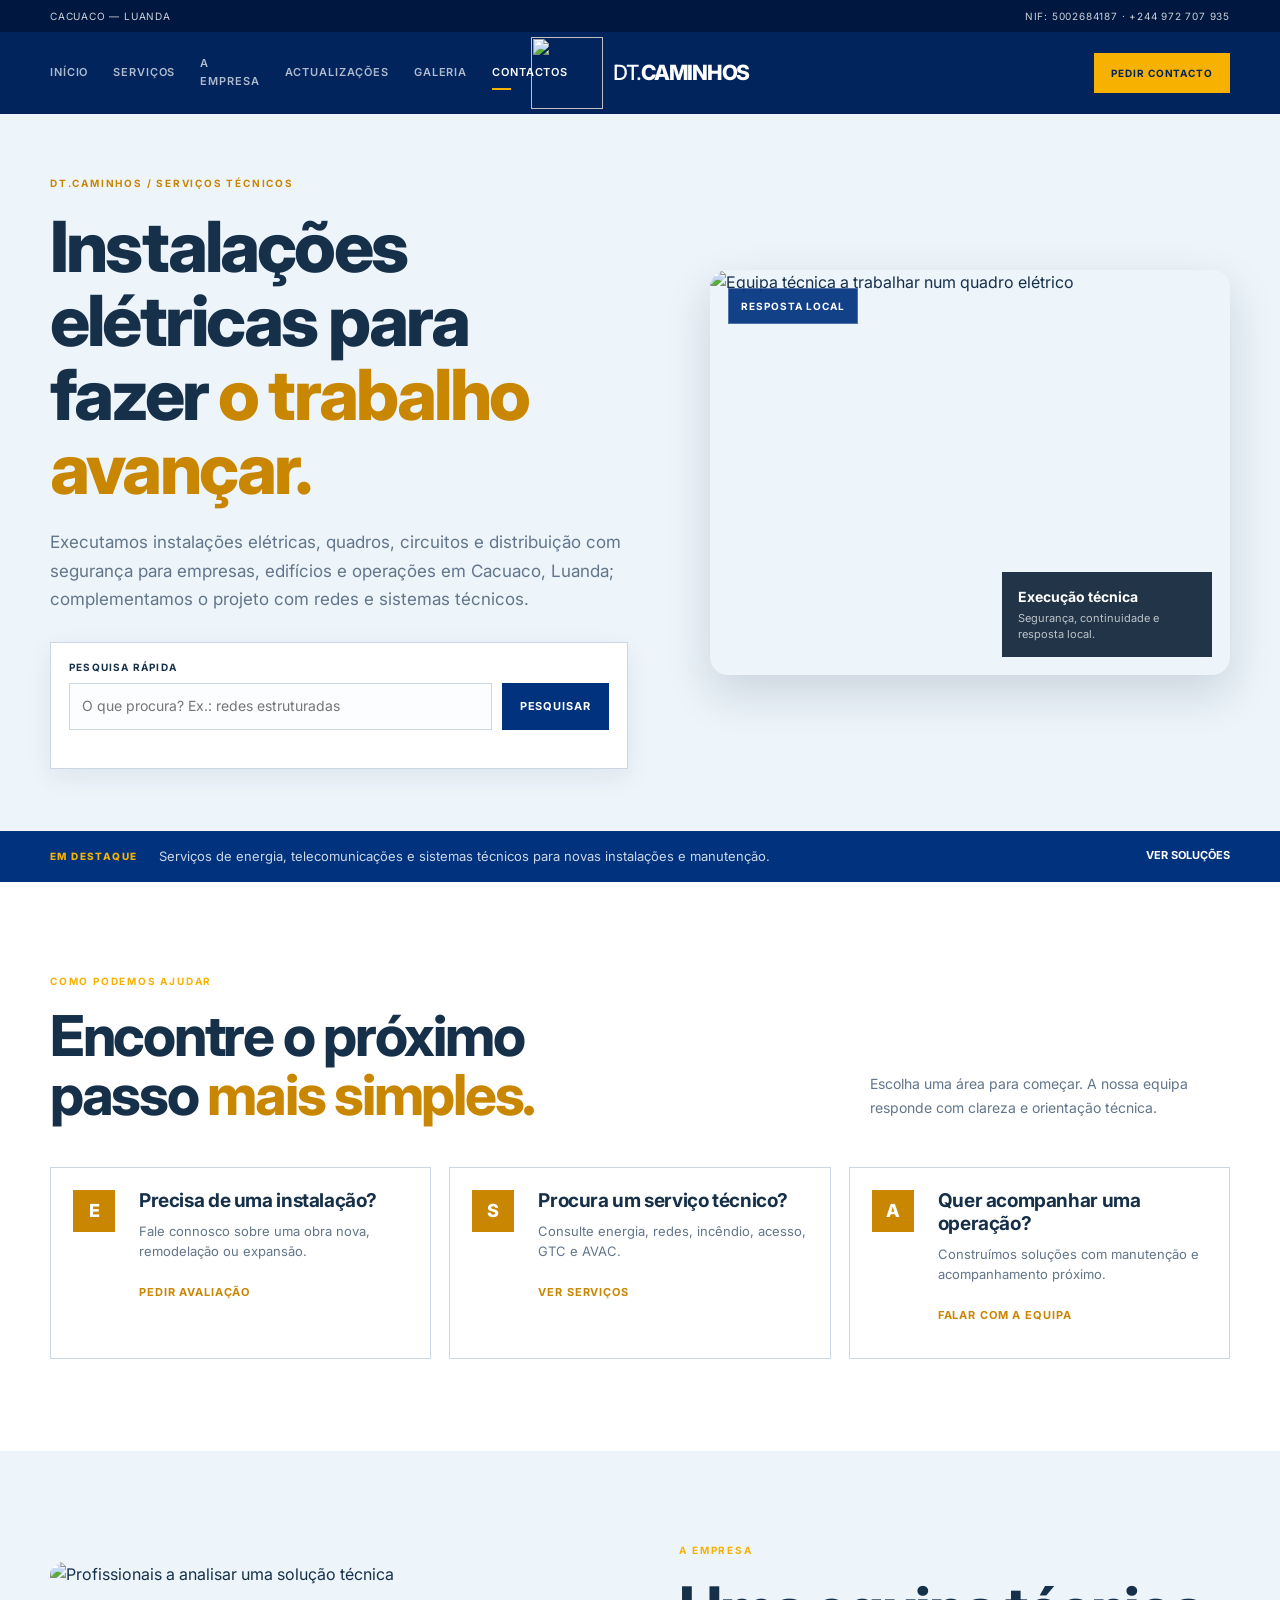
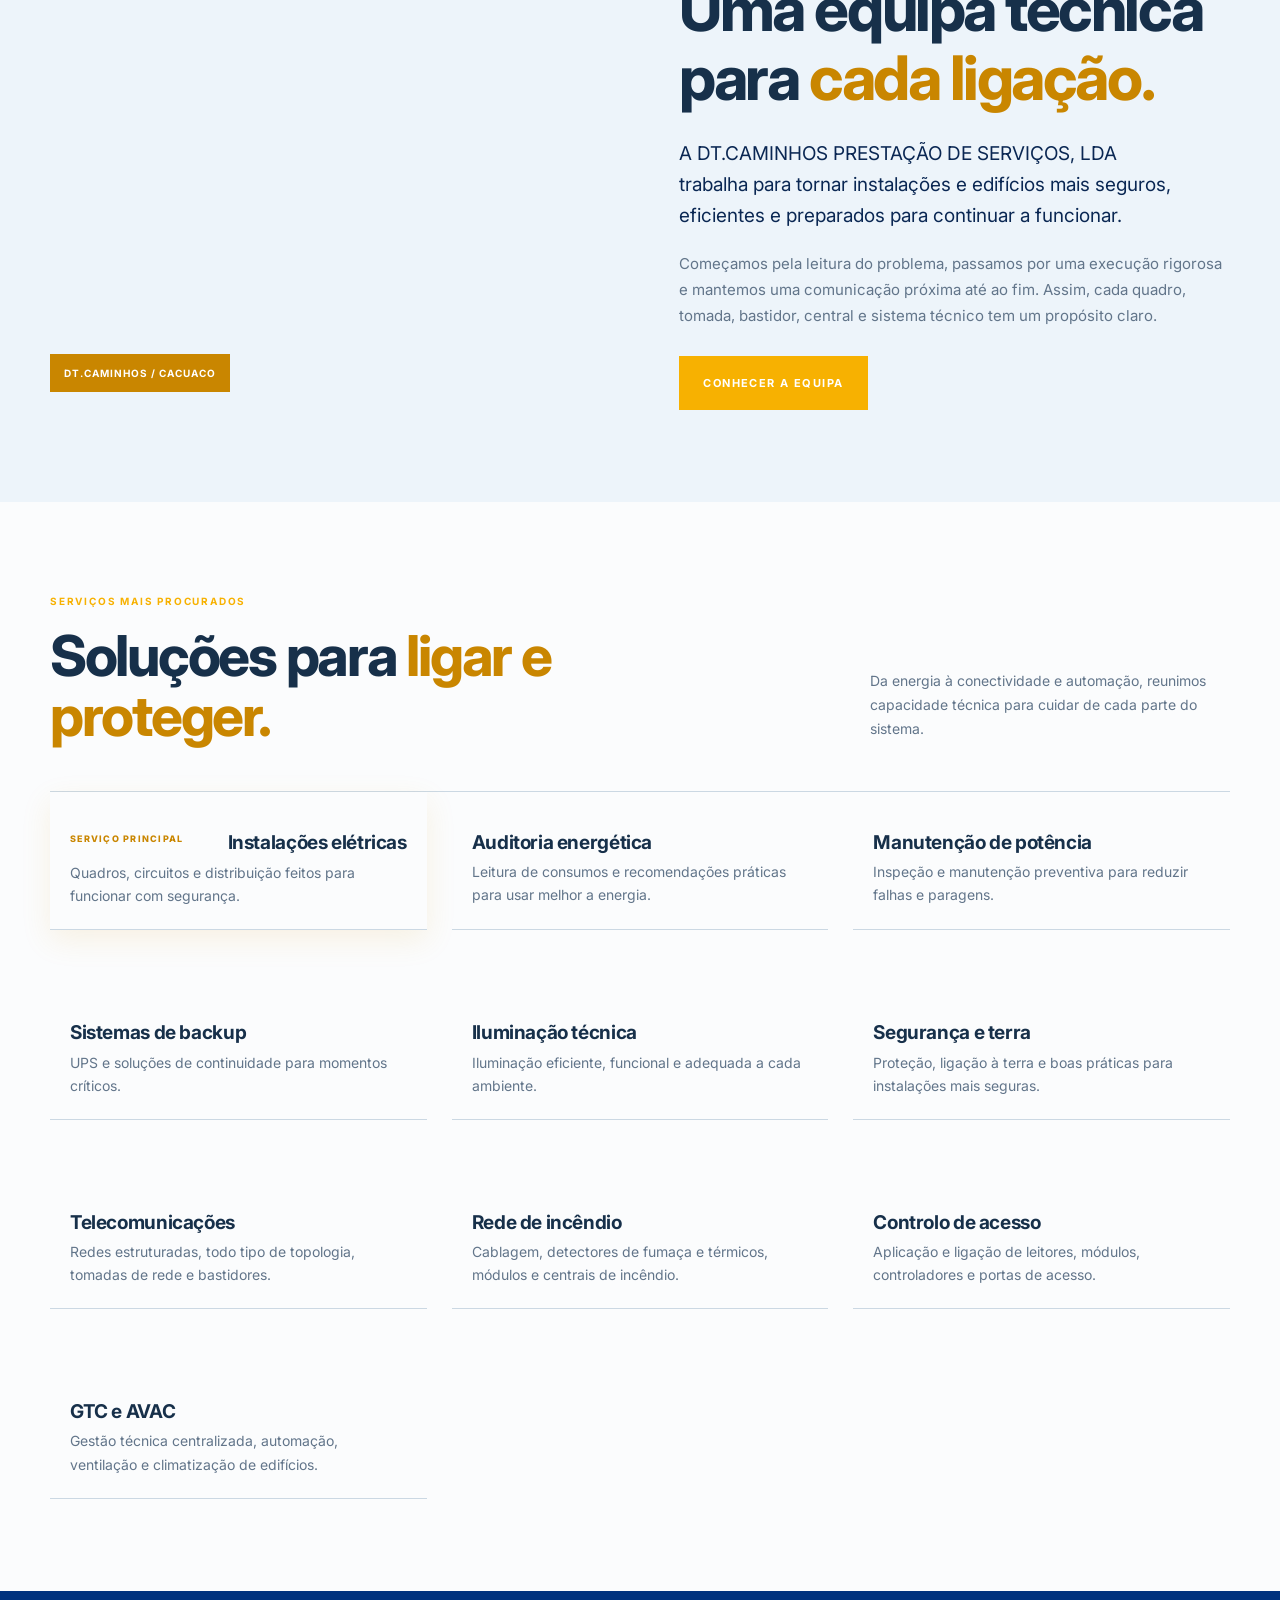
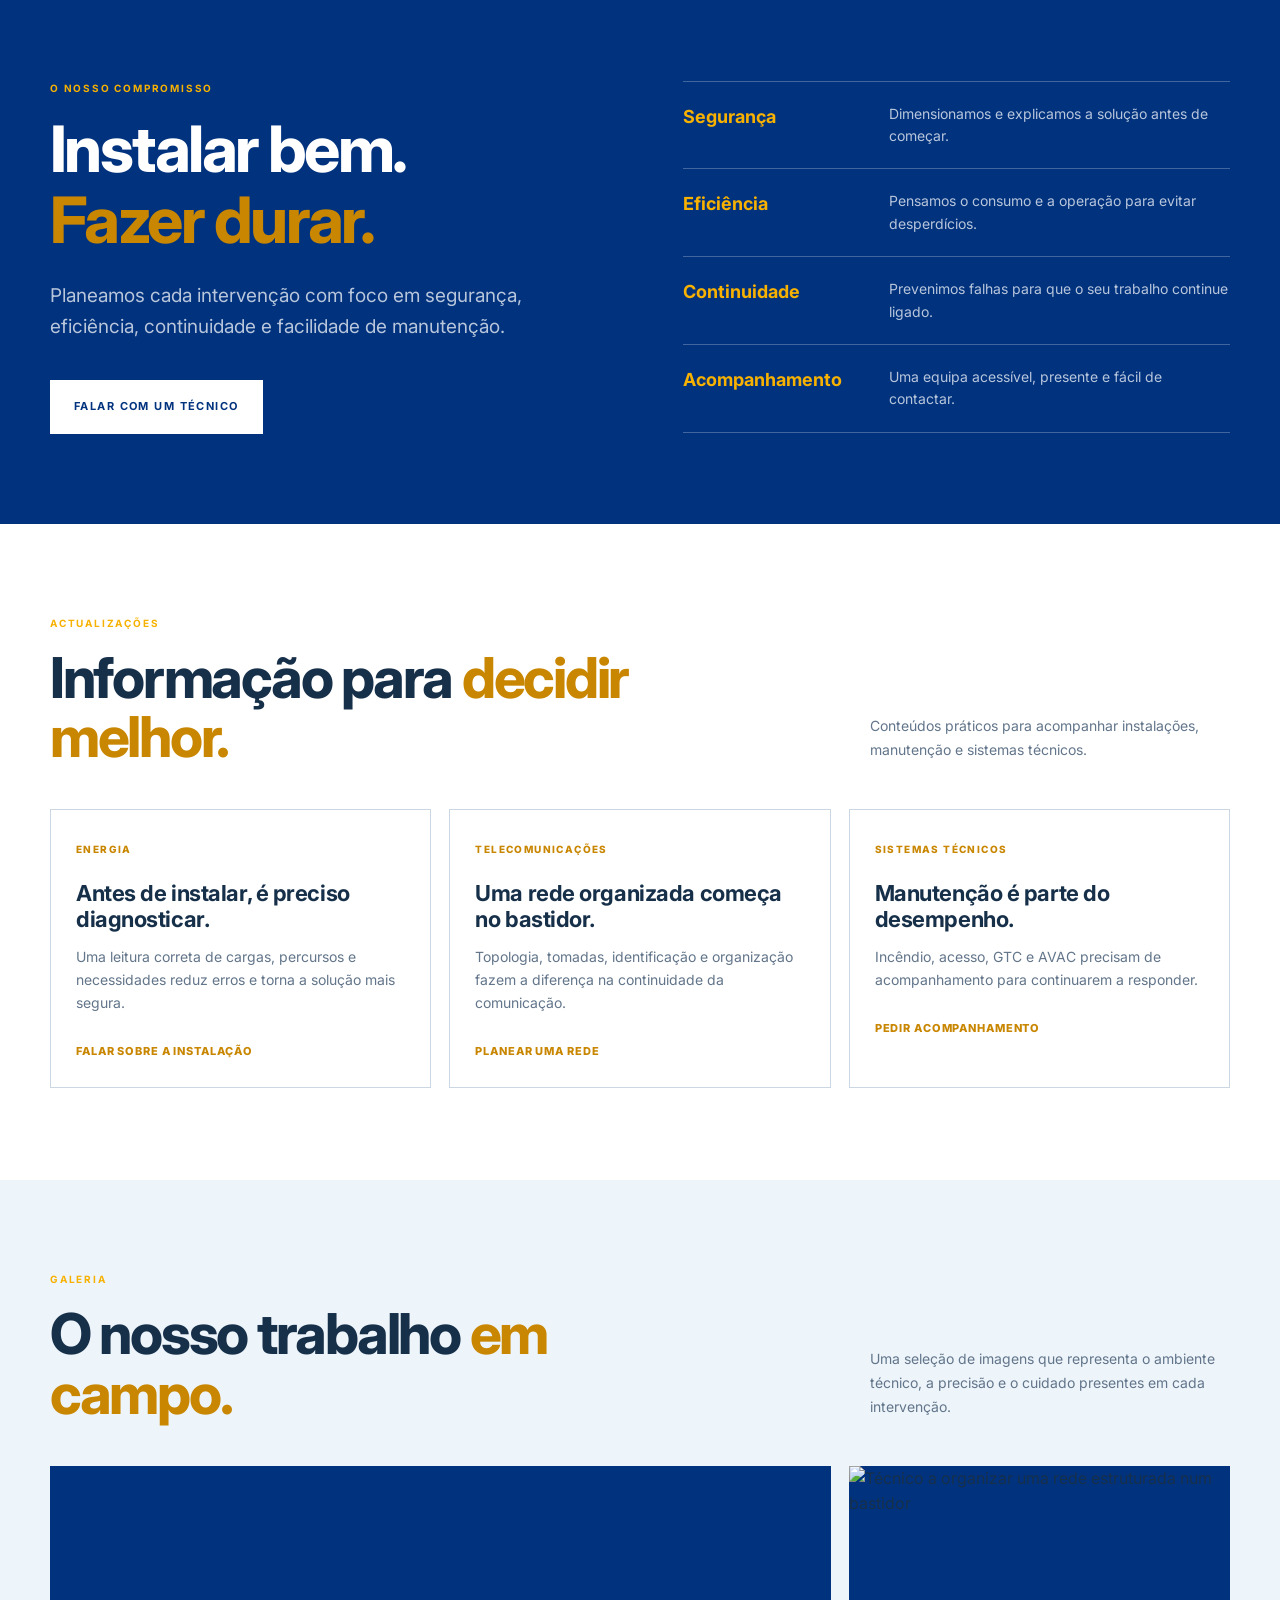
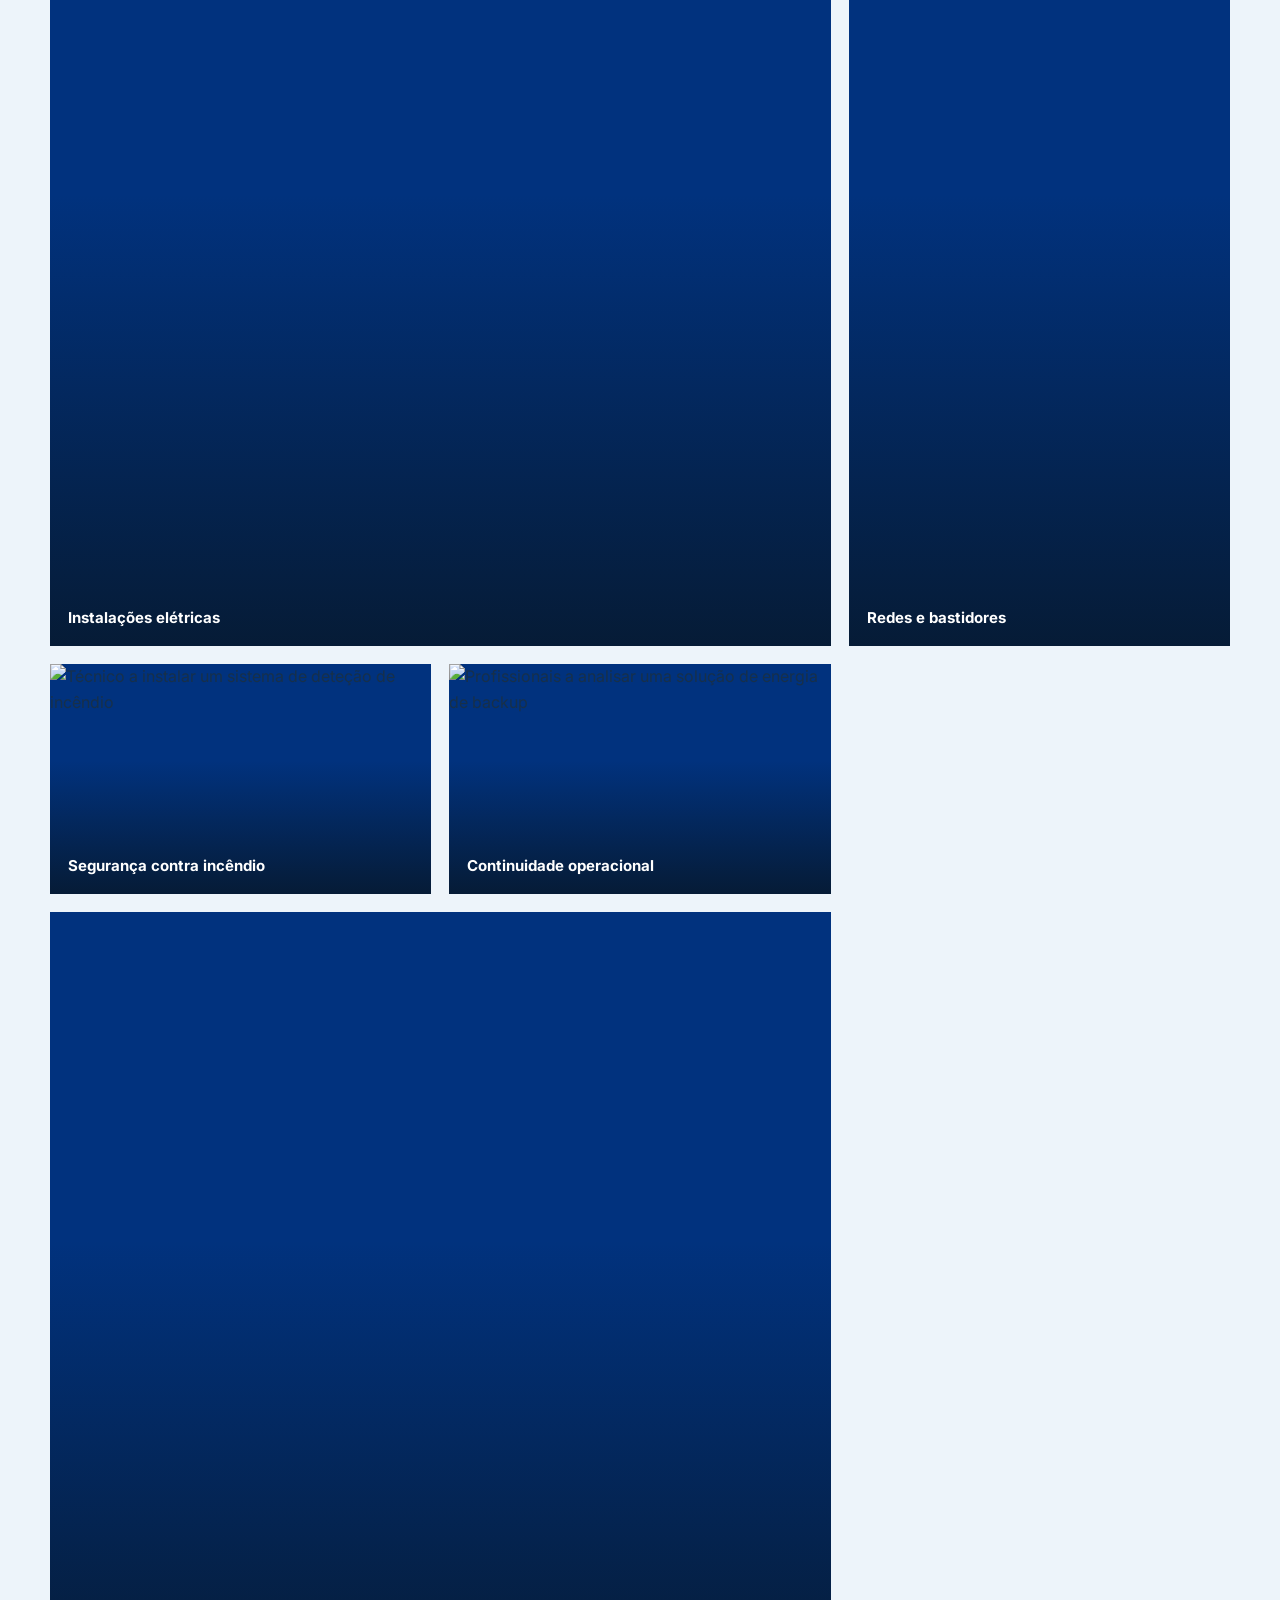
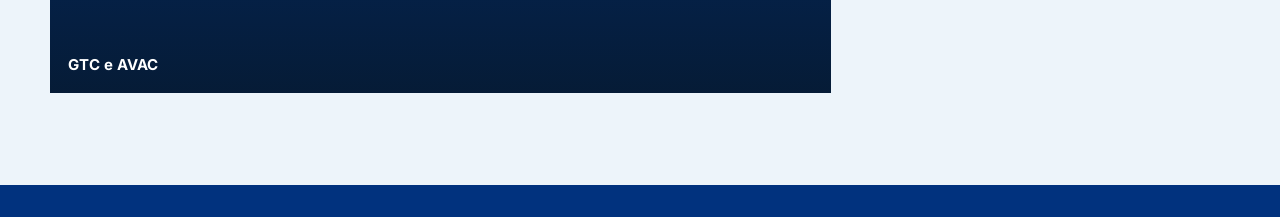
==== index.html @ f8f931e0 "Bust public stylesheet cache for brand update" ====
<!doctype html>
<html lang="pt-AO">
  <head>
    <meta charset="UTF-8" />
    <meta name="viewport" content="width=device-width, initial-scale=1.0" />
    <meta name="theme-color" content="#01245d" />
    <meta name="description" content="Instalações elétricas em Cacuaco, Luanda: quadros, circuitos, distribuição, manutenção e segurança pela DT.CAMINHOS." />
    <meta name="keywords" content="instalações elétricas Cacuaco, electricista Luanda, quadros elétricos Angola, redes estruturadas, telecomunicações Cacuaco, deteção de incêndio" />
    <meta name="robots" content="index, follow, max-image-preview:large" />
    <meta name="author" content="DT.CAMINHOS PRESTAÇÃO DE SERVIÇOS, LDA" />
    <meta property="og:title" content="Instalações Elétricas em Cacuaco | DT.CAMINHOS" />
    <meta property="og:description" content="Instalações elétricas, quadros, circuitos e distribuição com execução técnica em Cacuaco, Luanda." />
    <meta property="og:url" content="https://dtcaminhos-qk8jemdb.manus.space/" />
    <meta property="og:site_name" content="DT.CAMINHOS" />
    <meta property="og:type" content="website" />
    <meta property="og:locale" content="pt_AO" />
    <meta property="og:image" content="https://dtcaminhos-qk8jemdb.manus.space/images/service-01-1600.webp" />
    <meta property="og:image:alt" content="Técnicos a executar uma instalação elétrica" />
    <meta name="twitter:card" content="summary_large_image" />
    <meta name="twitter:title" content="Instalações Elétricas em Cacuaco | DT.CAMINHOS" />
    <meta name="twitter:description" content="Instalações elétricas, quadros, circuitos e distribuição com execução técnica em Cacuaco, Luanda." />
    <meta name="twitter:image" content="https://dtcaminhos-qk8jemdb.manus.space/images/service-01-1600.webp" />
    <link rel="canonical" href="https://dtcaminhos-qk8jemdb.manus.space/" />
    <link rel="icon" href="/favicon.svg" type="image/svg+xml" />
    <link rel="preload" as="image" href="/images/service-01-1600.webp" fetchpriority="high" />
    <link rel="preconnect" href="https://fonts.googleapis.com" />
    <link rel="preconnect" href="https://fonts.gstatic.com" crossorigin />
    <link rel="preload" as="style" href="https://fonts.googleapis.com/css2?family=Inter:wght@400;500;600;700;800&display=swap" onload="this.onload=null;this.rel='stylesheet'" />
    <noscript><link rel="stylesheet" href="https://fonts.googleapis.com/css2?family=Inter:wght@400;500;600;700;800&display=swap" /></noscript>
    <link rel="stylesheet" href="/styles.css?v=20261021-brand" />
    <title>Instalações Elétricas em Cacuaco | DT.CAMINHOS</title>
    <script type="application/ld+json">
      {
        "@context": "https://schema.org",
        "@type": ["LocalBusiness", "ProfessionalService"],
        "name": "DT.CAMINHOS PRESTAÇÃO DE SERVIÇOS, LDA",
        "description": "Instalações elétricas e sistemas técnicos para empresas e edifícios em Cacuaco, Luanda, Angola.",
        "serviceType": "Instalações elétricas",
        "mainEntityOfPage": {"@type": "WebPage", "@id": "https://dtcaminhos-qk8jemdb.manus.space/#topo"},
        "image": "https://dtcaminhos-qk8jemdb.manus.space/logo-center.png",
        "areaServed": "Cacuaco, Luanda, Angola",
        "address": {"@type": "PostalAddress", "streetAddress": "Boa Esperança, Rua do BFA", "addressLocality": "Cacuaco, Luanda", "addressCountry": "AO"},
        "telephone": "+244 972 707 935",
        "taxID": "5002684187",
        "url": "https://dtcaminhos-qk8jemdb.manus.space/",
        "hasOfferCatalog": {"@type": "OfferCatalog", "name": "Serviços técnicos da DT.CAMINHOS", "itemListElement": [{"@type": "Offer", "itemOffered": {"@type": "Service", "name": "Instalações elétricas", "serviceType": "Instalações elétricas", "areaServed": "Cacuaco, Luanda"}}]},
        "makesOffer": [
          {"@type": "Offer", "itemOffered": {"@type": "Service", "name": "Instalações elétricas"}},
          {"@type": "Offer", "itemOffered": {"@type": "Service", "name": "Auditoria energética"}},
          {"@type": "Offer", "itemOffered": {"@type": "Service", "name": "Telecomunicações e redes estruturadas"}},
          {"@type": "Offer", "itemOffered": {"@type": "Service", "name": "Redes de incêndio e deteção"}},
          {"@type": "Offer", "itemOffered": {"@type": "Service", "name": "Controlo de acesso"}},
          {"@type": "Offer", "itemOffered": {"@type": "Service", "name": "GTC e AVAC"}}
        ]
      }
    </script>
  </head>
  <body>
    <a class="skip-link" href="#conteudo">Saltar para o conteúdo</a>
    <header class="site-header portal-header" id="topo">
      <div class="portal-topbar">
        <div class="container portal-topbar-inner">
          <span>CACUACO — LUANDA</span>
          <span>NIF: 5002684187 · <a href="tel:+244972707935">+244 972 707 935</a></span>
        </div>
      </div>
      <div class="header-inner container">
          <a class="brand brand-logo-top" href="#topo" aria-label="DT.CAMINHOS, início"><img class="brand-center-logo" src="/logo-center.png" alt="" width="72" height="72" decoding="async" /><span class="brand-wordmark">DT.<strong>CAMINHOS</strong></span></a>
        <nav class="desktop-nav" aria-label="Navegação principal">
          <a class="nav-link is-active" href="#topo">Início</a>
          <a class="nav-link" href="#servicos">Serviços</a>
          <a class="nav-link" href="#sobre">A empresa</a>
          <a class="nav-link" href="#actualizacoes">Actualizações</a>
          <a class="nav-link" href="#galeria">Galeria</a>
          <a class="nav-link" href="#contactos">Contactos</a>
        </nav>
        <a class="header-cta" href="#contactos">Pedir contacto</a>
        <button class="menu-toggle" type="button" aria-label="Abrir menu" aria-expanded="false" aria-controls="mobile-menu"><span></span><span></span></button>
      </div>
      <div class="mobile-menu" id="mobile-menu" aria-hidden="true">
        <div class="mobile-menu-top"><span class="eyebrow">DT.CAMINHOS / MENU</span><button class="menu-close" type="button" aria-label="Fechar menu">×</button></div>
        <nav aria-label="Navegação móvel">
          <a href="#topo"><span>Início</span></a>
          <a href="#servicos"><span>Serviços</span></a>
          <a href="#sobre"><span>A empresa</span></a>
          <a href="#actualizacoes"><span>Actualizações</span></a>
          <a href="#galeria"><span>Galeria</span></a>
          <a href="#contactos"><span>Contactos</span></a>
        </nav>
      </div>
    </header>

    <main id="conteudo">
      <section class="portal-hero" aria-labelledby="hero-title">
        <div class="container portal-hero-grid">
          <div class="portal-hero-copy reveal reveal-up">
            <p class="eyebrow">DT.CAMINHOS / SERVIÇOS TÉCNICOS</p>
            <h1 id="hero-title">Instalações elétricas para fazer <span>o trabalho avançar.</span></h1>
            <p class="portal-hero-lead">Executamos instalações elétricas, quadros, circuitos e distribuição com segurança para empresas, edifícios e operações em Cacuaco, Luanda; complementamos o projeto com redes e sistemas técnicos.</p>
            <form class="service-search" id="service-search" role="search">
              <label for="service-query">Pesquisa rápida</label>
              <div class="service-search-row"><input id="service-query" type="search" placeholder="O que procura? Ex.: redes estruturadas" autocomplete="off" /><button type="submit">Pesquisar</button></div>
              <p class="search-feedback" id="search-feedback" aria-live="polite"></p>
            </form>
          </div>
          <div class="portal-hero-media reveal reveal-right">
            <img src="/images/service-01-1600.webp" srcset="/images/service-01-720.webp 720w, /images/service-01-1600.webp 1600w" sizes="(max-width: 700px) 100vw, 48vw" alt="Equipa técnica a trabalhar num quadro elétrico" fetchpriority="high" decoding="async" />
            <div class="hero-media-note"><strong>Execução técnica</strong><span>Segurança, continuidade e resposta local.</span></div>
            <span class="hero-pulse-badge" aria-hidden="true">Resposta local</span>
          </div>
        </div>
      </section>

      <section class="portal-alert" aria-label="Actualização">
        <div class="container portal-alert-inner"><span class="alert-label">EM DESTAQUE</span><p>Serviços de energia, telecomunicações e sistemas técnicos para novas instalações e manutenção.</p><a href="#servicos">Ver soluções</a></div>
      </section>

      <section class="quick-access section-space" aria-labelledby="quick-title">
        <div class="container">
          <div class="portal-section-heading reveal reveal-up"><div><p class="eyebrow">COMO PODEMOS AJUDAR</p><h2 id="quick-title">Encontre o próximo passo <span>mais simples.</span></h2></div><p>Escolha uma área para começar. A nossa equipa responde com clareza e orientação técnica.</p></div>
          <div class="quick-grid">
            <a class="quick-card reveal reveal-up" href="#contactos"><span class="quick-icon">E</span><div><h3>Precisa de uma instalação?</h3><p>Fale connosco sobre uma obra nova, remodelação ou expansão.</p><strong>Pedir avaliação</strong></div></a>
            <a class="quick-card reveal reveal-up delay-1" href="#servicos"><span class="quick-icon">S</span><div><h3>Procura um serviço técnico?</h3><p>Consulte energia, redes, incêndio, acesso, GTC e AVAC.</p><strong>Ver serviços</strong></div></a>
            <a class="quick-card reveal reveal-up delay-2" href="#contactos"><span class="quick-icon">A</span><div><h3>Quer acompanhar uma operação?</h3><p>Construímos soluções com manutenção e acompanhamento próximo.</p><strong>Falar com a equipa</strong></div></a>
          </div>
        </div>
      </section>

      <section class="portal-about section-space section-light-blue" id="sobre" aria-labelledby="about-title">
        <div class="container about-grid">
          <div class="about-media reveal reveal-left"><img src="/images/service-03-1600.webp" srcset="/images/service-03-720.webp 720w, /images/service-03-1600.webp 1600w" sizes="(max-width: 700px) 100vw, 46vw" alt="Profissionais a analisar uma solução técnica" loading="lazy" decoding="async" /><span>DT.CAMINHOS / CACUACO</span></div>
          <div class="about-copy reveal reveal-right"><p class="eyebrow">A EMPRESA</p><h2 id="about-title">Uma equipa técnica para <span>cada ligação.</span></h2><p class="body-large">A DT.CAMINHOS PRESTAÇÃO DE SERVIÇOS, LDA trabalha para tornar instalações e edifícios mais seguros, eficientes e preparados para continuar a funcionar.</p><p>Começamos pela leitura do problema, passamos por uma execução rigorosa e mantemos uma comunicação próxima até ao fim. Assim, cada quadro, tomada, bastidor, central e sistema técnico tem um propósito claro.</p><a class="button button-accent" href="#contactos">Conhecer a equipa</a></div>
        </div>
      </section>

      <section class="portal-services section-space" id="servicos" aria-labelledby="services-title">
        <div class="container">
          <div class="portal-section-heading services-heading reveal reveal-up"><div><p class="eyebrow">SERVIÇOS MAIS PROCURADOS</p><h2 id="services-title">Soluções para <span>ligar e proteger.</span></h2></div><p>Da energia à conectividade e automação, reunimos capacidade técnica para cuidar de cada parte do sistema.</p></div>
          <div class="services-grid">
            <a class="service-card service-card-primary reveal reveal-up" id="instalacoes-eletricas" href="#contactos"><div class="service-meta"><span class="service-featured-label">SERVIÇO PRINCIPAL</span><h3>Instalações elétricas</h3></div><p>Quadros, circuitos e distribuição feitos para funcionar com segurança.</p></a>
            <a class="service-card reveal reveal-up delay-1" href="#contactos"><div class="service-meta"><h3>Auditoria energética</h3></div><p>Leitura de consumos e recomendações práticas para usar melhor a energia.</p></a>
            <a class="service-card reveal reveal-up delay-2" href="#contactos"><div class="service-meta"><h3>Manutenção de potência</h3></div><p>Inspeção e manutenção preventiva para reduzir falhas e paragens.</p></a>
            <a class="service-card reveal reveal-up delay-3" href="#contactos"><div class="service-meta"><h3>Sistemas de backup</h3></div><p>UPS e soluções de continuidade para momentos críticos.</p></a>
            <a class="service-card reveal reveal-up delay-1" href="#contactos"><div class="service-meta"><h3>Iluminação técnica</h3></div><p>Iluminação eficiente, funcional e adequada a cada ambiente.</p></a>
            <a class="service-card reveal reveal-up delay-2" href="#contactos"><div class="service-meta"><h3>Segurança e terra</h3></div><p>Proteção, ligação à terra e boas práticas para instalações mais seguras.</p></a>
            <a class="service-card reveal reveal-up delay-3" href="#contactos"><div class="service-meta"><h3>Telecomunicações</h3></div><p>Redes estruturadas, todo tipo de topologia, tomadas de rede e bastidores.</p></a>
            <a class="service-card reveal reveal-up delay-1" href="#contactos"><div class="service-meta"><h3>Rede de incêndio</h3></div><p>Cablagem, detectores de fumaça e térmicos, módulos e centrais de incêndio.</p></a>
            <a class="service-card reveal reveal-up delay-2" href="#contactos"><div class="service-meta"><h3>Controlo de acesso</h3></div><p>Aplicação e ligação de leitores, módulos, controladores e portas de acesso.</p></a>
            <a class="service-card reveal reveal-up delay-3" href="#contactos"><div class="service-meta"><h3>GTC e AVAC</h3></div><p>Gestão técnica centralizada, automação, ventilação e climatização de edifícios.</p></a>
          </div>
        </div>
      </section>

      <section class="portal-standards section-space section-dark" aria-labelledby="standards-title">
        <div class="container standards-grid">
          <div class="standards-copy reveal reveal-up"><p class="eyebrow eyebrow-light">O NOSSO COMPROMISSO</p><h2 id="standards-title">Instalar bem.<br /><span>Fazer durar.</span></h2><p class="body-large body-light">Planeamos cada intervenção com foco em segurança, eficiência, continuidade e facilidade de manutenção.</p><a class="button button-primary" href="#contactos">Falar com um técnico</a></div>
          <div class="standards-list"><div class="standard-item reveal reveal-right"><strong>Segurança</strong><p>Dimensionamos e explicamos a solução antes de começar.</p></div><div class="standard-item reveal reveal-right delay-1"><strong>Eficiência</strong><p>Pensamos o consumo e a operação para evitar desperdícios.</p></div><div class="standard-item reveal reveal-right delay-2"><strong>Continuidade</strong><p>Prevenimos falhas para que o seu trabalho continue ligado.</p></div><div class="standard-item reveal reveal-right delay-3"><strong>Acompanhamento</strong><p>Uma equipa acessível, presente e fácil de contactar.</p></div></div>
        </div>
      </section>

      <section class="portal-updates section-space" id="actualizacoes" aria-labelledby="updates-title">
        <div class="container">
          <div class="portal-section-heading reveal reveal-up"><div><p class="eyebrow">ACTUALIZAÇÕES</p><h2 id="updates-title">Informação para <span>decidir melhor.</span></h2></div><p>Conteúdos práticos para acompanhar instalações, manutenção e sistemas técnicos.</p></div>
          <div class="updates-grid">
            <article class="update-card reveal reveal-up"><span>ENERGIA</span><h3>Antes de instalar, é preciso diagnosticar.</h3><p>Uma leitura correta de cargas, percursos e necessidades reduz erros e torna a solução mais segura.</p><a href="#contactos">Falar sobre a instalação</a></article>
            <article class="update-card reveal reveal-up delay-1"><span>TELECOMUNICAÇÕES</span><h3>Uma rede organizada começa no bastidor.</h3><p>Topologia, tomadas, identificação e organização fazem a diferença na continuidade da comunicação.</p><a href="#contactos">Planear uma rede</a></article>
            <article class="update-card reveal reveal-up delay-2"><span>SISTEMAS TÉCNICOS</span><h3>Manutenção é parte do desempenho.</h3><p>Incêndio, acesso, GTC e AVAC precisam de acompanhamento para continuarem a responder.</p><a href="#contactos">Pedir acompanhamento</a></article>
          </div>
        </div>
      </section>

      <section class="portal-gallery section-space section-light-blue" id="galeria" aria-labelledby="gallery-title">
        <div class="container">
          <div class="portal-section-heading reveal reveal-up"><div><p class="eyebrow">GALERIA</p><h2 id="gallery-title">O nosso trabalho <span>em campo.</span></h2></div><p>Uma seleção de imagens que representa o ambiente técnico, a precisão e o cuidado presentes em cada intervenção.</p></div>
          <div class="gallery-grid">
            <figure class="gallery-item gallery-item-wide reveal reveal-up"><img src="/images/service-01-1600.webp" srcset="/images/service-01-720.webp 720w, /images/service-01-1600.webp 1600w" sizes="(max-width: 700px) 100vw, 66vw" alt="Técnicos a trabalhar numa instalação elétrica" loading="lazy" decoding="async" /><figcaption>Instalações elétricas</figcaption></figure>
            <figure class="gallery-item reveal reveal-up delay-1"><img src="/images/service-08-1600.webp" srcset="/images/service-08-720.webp 720w, /images/service-08-1600.webp 1600w" sizes="(max-width: 700px) 100vw, 33vw" alt="Técnico a organizar uma rede estruturada num bastidor" loading="lazy" decoding="async" /><figcaption>Redes e bastidores</figcaption></figure>
            <figure class="gallery-item reveal reveal-up delay-2"><img src="/images/service-09-1600.webp" srcset="/images/service-09-720.webp 720w, /images/service-09-1600.webp 1600w" sizes="(max-width: 700px) 100vw, 33vw" alt="Técnico a instalar um sistema de deteção de incêndio" loading="lazy" decoding="async" /><figcaption>Segurança contra incêndio</figcaption></figure>
            <figure class="gallery-item reveal reveal-up"><img src="/images/service-03-1600.webp" srcset="/images/service-03-720.webp 720w, /images/service-03-1600.webp 1600w" sizes="(max-width: 700px) 100vw, 33vw" alt="Profissionais a analisar uma solução de energia de backup" loading="lazy" decoding="async" /><figcaption>Continuidade operacional</figcaption></figure>
            <figure class="gallery-item gallery-item-wide reveal reveal-up delay-1"><img src="/images/service-11-1600.webp" srcset="/images/service-11-720.webp 720w, /images/service-11-1600.webp 1600w" sizes="(max-width: 700px) 100vw, 66vw" alt="Técnico a monitorizar sistemas GTC e AVAC" loading="lazy" decoding="async" /><figcaption>GTC e AVAC</figcaption></figure>
          </div>
        </div>
      </section>

      <section class="portal-contact section-dark" id="contactos" aria-labelledby="contact-title">
        <div class="container contact-layout">
          <div class="contact-copy reveal reveal-up"><p class="eyebrow eyebrow-light">CONTACTOS</p><h2 id="contact-title">Vamos falar da sua <span>instalação.</span></h2><p class="body-large body-light">Diga-nos o que precisa. Respondemos com uma conversa clara e o próximo passo técnico mais simples.</p><div class="contact-direct"><a href="tel:+244972707935"><span>Contacto directo</span><strong>+244 972 707 935</strong></a><a href="https://wa.me/244972707935" target="_blank" rel="noreferrer"><span>WhatsApp</span><strong>Enviar mensagem</strong></a></div></div>
          <form class="contact-form reveal reveal-right" id="contact-form" novalidate><div class="form-heading"><span>FALAR CONNOSCO</span><i></i></div><label for="name">Nome <span>*</span></label><input id="name" name="name" type="text" autocomplete="name" placeholder="Como se chama?" required /><label for="phone">Telefone <span>*</span></label><input id="phone" name="phone" type="tel" autocomplete="tel" placeholder="+244 ..." required /><label for="message">Como podemos ajudar? <span>*</span></label><textarea id="message" name="message" rows="3" placeholder="Conte-nos brevemente o que precisa." required></textarea><p class="form-note">Ao enviar, abrimos o WhatsApp com a sua mensagem já preparada.</p><button class="button button-accent" type="submit">Enviar pedido</button><p class="form-feedback" id="form-feedback" role="status" aria-live="polite"></p></form>
        </div>
      </section>
    </main>

    <footer class="site-footer">
      <div class="container footer-top"><div class="footer-brand"><a class="brand brand-footer" href="#topo" aria-label="Voltar ao início"><span class="brand-wordmark">DT.<strong>CAMINHOS</strong></span></a><div class="footer-tagline">PRESTAÇÃO DE SERVIÇOS, LDA<br /><span>Energia que sustenta.</span></div></div><div class="social-icons" aria-label="Redes sociais"><span class="social-icon social-facebook" aria-hidden="true">f</span><span class="social-icon social-instagram" aria-hidden="true">◎</span></div><a class="footer-up" href="#topo">Voltar ao topo</a></div>
      <div class="container footer-grid"><div><span class="footer-label">LOCALIZAÇÃO</span><p>Angola, Luanda, Cacuaco</p><p>Boa Esperança, Rua do BFA</p></div><div><span class="footer-label">CONTACTO</span><p><a href="tel:+244972707935">+244 972 707 935</a></p><p><a href="https://wa.me/244972707935" target="_blank" rel="noreferrer">WhatsApp</a></p></div><div><span class="footer-label">DADOS DA EMPRESA</span><p>NIF: 5002684187</p><p>DT.CAMINHOS PRESTAÇÃO DE SERVIÇOS, LDA</p></div><div><span class="footer-label">FALAR</span><p>Precisa de energia?</p><a class="footer-link" href="#contactos">Falar com a equipa</a></div></div>
      <div class="container footer-bottom"><span>© <span id="year"></span> DT.CAMINHOS. Todos os direitos reservados.</span></div>
    </footer>
    <script src="/script.js" defer></script>
  </body>
</html>
---- styles.css ----
:root {
  --navy: #01327e;
  --navy-deep: #01245d;
  --navy-soft: #164b9b;
  --ink: #0a2753;
  --muted: #66708c;
  --sand: #eef1ef;
  --paper: #fbfbf8;
  --line: #d7d9d8;
  --accent: #f7b101;
  --accent-dark: #c98600;
  --white: #fff;
  --container: min(1180px, calc(100% - 64px));
  --heading: 'Manrope', 'Arial', sans-serif;
  --body: 'Inter', 'Arial', sans-serif;
  --ease: cubic-bezier(.22, .61, .36, 1);
}
* { box-sizing: border-box; }
html { scroll-behavior: smooth; }
body { margin: 0; color: var(--ink); background: var(--paper); font-family: var(--body); font-size: 16px; line-height: 1.6; -webkit-font-smoothing: antialiased; overflow-x: hidden; }
body.menu-open { overflow: hidden; }
a { color: inherit; text-decoration: none; }
button, input, textarea { font: inherit; }
button { cursor: pointer; }
img { display: block; max-width: 100%; }
.container { width: var(--container); margin-inline: auto; }
.skip-link { position: fixed; left: 16px; top: -60px; z-index: 100; padding: 12px 18px; color: var(--white); background: var(--navy); transition: top .2s; }
.skip-link:focus { top: 16px; }
.site-header { position: fixed; inset: 0 0 auto; z-index: 20; color: var(--white); transition: background .3s var(--ease), box-shadow .3s var(--ease), color .3s; }
.site-header.is-scrolled { background: rgba(251,251,248,.96); color: var(--navy); box-shadow: 0 1px 0 rgba(23,34,77,.11); backdrop-filter: blur(12px); }
.header-inner { min-height: 94px; display: flex; align-items: center; gap: 44px; }
.brand { display: inline-flex; align-items: center; gap: 12px; font-family: var(--heading); font-size: 13px; letter-spacing: .11em; white-space: nowrap; }
.brand-logo-frame { display: inline-flex; align-items: center; justify-content: center; width: 360px; height: 124px; padding: 0; background: transparent; overflow: hidden; }
.brand-logo-frame-bottom { width: 360px; height: 124px; padding: 0; background: transparent; }
.brand-logo { display: block; width: 100%; height: 100%; object-fit: contain; object-position: left center; }
.brand-name { font-weight: 500; }.brand-name strong { font-weight: 800; }
.brand-mark { width: 36px; height: 36px; position: relative; display: inline-flex; align-items: center; justify-content: center; gap: 1px; color: currentColor; font-family: var(--heading); font-weight: 800; font-size: 13px; letter-spacing: -.12em; border: 1px solid currentColor; }
.brand-mark i { width: 1px; height: 27px; margin: 0 0 0 2px; background: var(--accent); transform: rotate(28deg); }.brand-mark span:first-child { transform: translateX(1px); }.brand-mark span:last-child { transform: translateX(-1px); }
.desktop-nav { margin-left: auto; display: flex; align-items: center; gap: 34px; }.nav-link { position: relative; padding: 8px 0; font-size: 12px; font-weight: 600; letter-spacing: .08em; text-transform: uppercase; color: currentColor; opacity: .78; }.nav-link::after { content: ''; position: absolute; bottom: 0; left: 0; width: 0; height: 2px; background: var(--accent); transition: width .25s var(--ease); }.nav-link:hover, .nav-link.is-active { opacity: 1; }.nav-link:hover::after, .nav-link.is-active::after { width: 19px; }
.header-cta { display: inline-flex; align-items: center; gap: 13px; padding: 13px 0 13px 20px; border-left: 1px solid rgba(255,255,255,.35); font-size: 11px; font-weight: 700; letter-spacing: .09em; text-transform: uppercase; }.site-header.is-scrolled .header-cta { border-left-color: rgba(23,34,77,.22); }.header-cta span, .service-arrow, .text-link span { color: var(--accent); font-size: 20px; line-height: 1; transition: transform .25s var(--ease); }.header-cta:hover span, .text-link:hover span, .service-card:hover .service-arrow { transform: translate(3px, -3px); }
.menu-toggle { display: none; margin-left: auto; border: 0; background: transparent; padding: 8px 0 8px 14px; color: currentColor; }.menu-toggle span { width: 26px; height: 1px; display: block; background: currentColor; margin: 6px 0; transition: transform .25s; }.mobile-menu { display: none; }
.eyebrow { margin: 0 0 18px; color: var(--accent); font-size: 10px; font-weight: 700; letter-spacing: .18em; line-height: 1.4; text-transform: uppercase; }.eyebrow-light { color: var(--accent); }.section-kicker { display: flex; align-items: center; gap: 13px; margin-bottom: 58px; color: var(--muted); font-size: 10px; font-weight: 700; letter-spacing: .17em; }.section-kicker-light { color: rgba(255,255,255,.6); }.kicker-line { display: none; }.section-space { padding: 128px 0; }
h1,h2,h3,p { margin-top: 0; }h1,h2,h3 { font-family: var(--heading); }h1,h2 { letter-spacing: -.045em; line-height: 1.02; font-weight: 700; }h2 { margin-bottom: 24px; font-size: clamp(38px, 5vw, 68px); }h2 span, h1 em { color: var(--accent); font-style: normal; }h3 { letter-spacing: -.03em; }
.hero { min-height: 93vh; position: relative; color: var(--white); overflow: hidden; display: flex; align-items: stretch; }.hero-image { position: absolute; inset: 0; width: 100%; height: 100%; object-fit: cover; object-position: 58% center; }.hero-shade { position: absolute; inset: 0; background: linear-gradient(90deg, rgba(10,20,52,.88) 0%, rgba(16,27,61,.61) 44%, rgba(16,27,61,.08) 100%), linear-gradient(0deg, rgba(10,19,48,.42), transparent 38%); }.hero-grid { position: relative; z-index: 1; min-height: 93vh; display: flex; align-items: center; padding-top: 50px; }.hero-copy { max-width: 650px; }.hero h1 { margin-bottom: 24px; font-size: clamp(48px, 7vw, 94px); line-height: .94; }.hero-lead { max-width: 470px; margin-bottom: 35px; color: rgba(255,255,255,.85); font-size: 17px; line-height: 1.7; }.hero-actions { display: flex; align-items: center; gap: 29px; }.button { display: inline-flex; align-items: center; justify-content: center; gap: 20px; min-height: 54px; padding: 0 23px; border: 1px solid transparent; font-size: 11px; font-weight: 700; letter-spacing: .13em; text-transform: uppercase; transition: background .25s, color .25s, border-color .25s, transform .25s var(--ease); }.button span { font-size: 20px; line-height: 0; }.button:hover { transform: translateY(-2px); }.button-primary { color: var(--navy); background: var(--white); }.button-primary:hover { color: var(--white); background: var(--accent); }.button-accent { color: var(--white); background: var(--accent); }.button-accent:hover { background: var(--accent-dark); }.text-link { display: inline-flex; align-items: center; gap: 12px; padding: 8px 0; border-bottom: 1px solid currentColor; font-size: 11px; font-weight: 700; letter-spacing: .12em; text-transform: uppercase; }.text-link-light { color: var(--white); border-bottom-color: rgba(255,255,255,.55); }.hero-aside { position: absolute; right: 5.5%; top: 37%; display: flex; gap: 15px; align-items: flex-start; color: rgba(255,255,255,.72); font-family: var(--heading); font-size: 14px; line-height: 1.45; }.hero-aside-line { display: none; }.hero-scroll { position: absolute; left: 0; bottom: 34px; display: flex; align-items: center; gap: 14px; color: rgba(255,255,255,.62); font-size: 9px; letter-spacing: .16em; }.hero-scroll i { display: none; }
.intro { background: var(--paper); }.intro-heading { margin-left: 19%; margin-bottom: 84px; }.intro-heading h2 { font-size: clamp(44px, 6vw, 76px); }.intro-columns { display: grid; grid-template-columns: 46% 1fr; gap: 9%; align-items: start; }.intro-visual { padding-left: 6%; }.visual-frame { position: relative; height: 510px; overflow: hidden; background: var(--sand); }.visual-frame img { width: 100%; height: 100%; object-fit: cover; object-position: 48% center; }.image-tag { position: absolute; left: 0; bottom: 0; padding: 11px 13px; color: var(--white); background: var(--accent); font-size: 10px; font-weight: 700; letter-spacing: .1em; }.image-caption { max-width: 270px; margin: 19px 0 0 auto; color: var(--muted); font-size: 12px; line-height: 1.5; }.accordion-wrap { padding-top: 10px; }.body-large { max-width: 510px; color: var(--ink); font-size: 19px; line-height: 1.58; }.accordion { margin-top: 42px; border-top: 1px solid var(--line); }.accordion-item { border-bottom: 1px solid var(--line); }.accordion-trigger { display: grid; grid-template-columns: 1fr 28px; align-items: center; width: 100%; padding: 20px 0; border: 0; color: var(--ink); background: transparent; text-align: left; }.accordion-trigger:focus-visible { outline: 2px solid var(--accent); outline-offset: 4px; }.accordion-index { display: none; }.accordion-title { font-family: var(--heading); font-size: 16px; font-weight: 600; }.accordion-icon { color: var(--accent); font-family: var(--heading); font-size: 23px; font-weight: 400; line-height: 1; transition: transform .3s var(--ease); }.accordion-item.is-open .accordion-icon { transform: rotate(45deg); }.accordion-item.is-open .accordion-trigger { color: var(--accent); }.accordion-panel { padding: 0 36px 20px 0; }.accordion-panel p { max-width: 470px; margin: 0; color: var(--muted); font-size: 14px; line-height: 1.7; }.solution-note { display: flex; align-items: center; gap: 11px; margin: 29px 0 0; color: var(--navy); font-family: var(--heading); font-size: 13px; font-weight: 600; }.solution-note span { display: none; }
.section-dark { color: var(--white); background: var(--navy); }.value-layout { display: grid; grid-template-columns: 43% 1fr; gap: 11%; align-items: center; }.value-copy h2 { margin-bottom: 36px; }.body-light { color: rgba(255,255,255,.72); }.value-copy .text-link { margin-top: 26px; }.value-visual { position: relative; }.value-visual img { width: 100%; height: 570px; object-fit: cover; object-position: 50% center; }.value-stamp { position: absolute; right: -1px; bottom: -1px; display: flex; align-items: center; gap: 13px; padding: 20px 22px; color: var(--navy); background: var(--accent); }.value-stamp strong { display: none; }.value-stamp span { font-size: 9px; font-weight: 700; letter-spacing: .12em; line-height: 1.4; }
.services { background: var(--paper); }.section-head, .projects-head { display: flex; align-items: end; justify-content: space-between; gap: 40px; margin-bottom: 72px; }.section-head .section-kicker { margin-bottom: 35px; }.section-intro { width: min(330px, 100%); margin: 0 0 4px; color: var(--muted); font-size: 14px; line-height: 1.7; }.services-grid { display: grid; grid-template-columns: repeat(3, 1fr); gap: 52px 25px; }.service-card { display: block; }.service-image { position: relative; height: 240px; overflow: hidden; background: var(--sand); }.service-image::after { content: ''; position: absolute; inset: 0; background: linear-gradient(0deg, rgba(23,34,77,.35), transparent 45%); opacity: .8; transition: opacity .35s; }.service-image img { width: 100%; height: 100%; object-fit: cover; transition: transform .7s var(--ease); }.service-card:hover .service-image img { transform: scale(1.035); }.service-card:hover .service-image::after { opacity: .35; }.service-number { display: none; }.service-meta { display: flex; justify-content: space-between; gap: 15px; align-items: center; margin-top: 18px; }.service-meta h3 { margin: 0; font-size: 16px; }.service-arrow { font-size: 21px; }.service-card > p { margin: 7px 0 0; color: var(--muted); font-size: 13px; }
.section-sand { background: var(--sand); }.projects-head { margin-bottom: 66px; }.projects-head .section-kicker { margin-bottom: 35px; }.project-track { display: flex; gap: 15px; overflow-x: auto; padding: 5px 0 15px; scrollbar-width: thin; scrollbar-color: var(--accent) transparent; }.project-track:focus-visible { outline: 2px solid var(--accent); outline-offset: 5px; }.project-pill { flex: 0 0 222px; min-height: 185px; padding: 21px; display: flex; flex-direction: column; justify-content: space-between; border: 1px solid rgba(23,34,77,.23); transition: color .25s, background .25s, transform .25s var(--ease); }.project-pill:hover { color: var(--white); background: var(--navy); transform: translateY(-4px); }.project-pill span { display: none; }.project-pill strong { font-family: var(--heading); font-size: 17px; line-height: 1.1; }.project-pill small { color: var(--muted); font-size: 10px; letter-spacing: .07em; text-transform: uppercase; }.project-pill:hover small { color: rgba(255,255,255,.62); }
.benefits-layout { display: grid; grid-template-columns: 38% 1fr; gap: 14%; }.benefits-intro { padding-top: 5px; }.benefits-list { border-top: 1px solid var(--line); }.benefit { display: grid; grid-template-columns: 1fr; gap: 10px; padding: 26px 0; border-bottom: 1px solid var(--line); }.benefit > span { display: none; }.benefit h3 { margin: 0 0 7px; font-size: 17px; }.benefit p { max-width: 465px; margin: 0; color: var(--muted); font-size: 13px; }
.contact-cta { padding: 128px 0 124px; overflow: hidden; }.contact-layout { display: grid; grid-template-columns: 48% 1fr; gap: 13%; align-items: center; }.contact-copy h2 { margin-bottom: 32px; font-size: clamp(46px, 6vw, 76px); }.contact-copy .body-large { margin-bottom: 34px; }.contact-direct { display: flex; flex-wrap: wrap; gap: 31px; }.contact-direct a { display: flex; flex-direction: column; gap: 4px; }.contact-direct span { color: rgba(255,255,255,.54); font-size: 10px; font-weight: 700; letter-spacing: .13em; text-transform: uppercase; }.contact-direct strong { font-family: var(--heading); font-size: 16px; font-weight: 600; }.contact-direct a:hover strong { color: var(--accent); }.contact-form { padding: 31px; color: var(--navy); background: var(--paper); }.form-heading { display: flex; align-items: center; justify-content: space-between; margin-bottom: 26px; color: var(--accent); font-size: 10px; font-weight: 700; letter-spacing: .16em; }.form-heading i { display: none; }.contact-form label { display: block; margin: 21px 0 6px; color: var(--muted); font-size: 11px; font-weight: 600; letter-spacing: .06em; }.contact-form label span { color: var(--accent); }.contact-form input, .contact-form textarea { width: 100%; padding: 11px 0; border: 0; border-bottom: 1px solid var(--line); outline: 0; color: var(--navy); background: transparent; font-size: 15px; resize: vertical; }.contact-form input:focus, .contact-form textarea:focus { border-bottom-color: var(--accent); box-shadow: 0 1px 0 var(--accent); }.contact-form input::placeholder, .contact-form textarea::placeholder { color: #9da2af; }.form-note { margin: 19px 0 19px; color: var(--muted); font-size: 11px; line-height: 1.55; }.contact-form .button { width: 100%; }.form-feedback { min-height: 20px; margin: 13px 0 0; color: var(--accent-dark); font-size: 12px; }.form-feedback.is-success { color: #378055; }
.site-footer { color: var(--white); background: var(--navy-deep); }.footer-top { min-height: 142px; display: flex; align-items: center; justify-content: space-between; gap: 30px; border-bottom: 1px solid rgba(255,255,255,.16); }.brand-footer { font-size: 13px; }.footer-tagline { margin-left: auto; color: rgba(255,255,255,.62); font-size: 10px; letter-spacing: .11em; line-height: 1.55; text-align: right; }.footer-tagline span { color: var(--white); }.footer-up { display: inline-flex; gap: 12px; align-items: center; padding-left: 29px; border-left: 1px solid rgba(255,255,255,.26); color: rgba(255,255,255,.7); font-size: 10px; font-weight: 700; letter-spacing: .1em; text-transform: uppercase; }.footer-up span { color: var(--accent); font-size: 19px; }.footer-grid { display: grid; grid-template-columns: 1.1fr 1fr 1.7fr 1fr; gap: 30px; padding: 45px 0 64px; }.footer-label { color: var(--accent); font-size: 9px; font-weight: 700; letter-spacing: .17em; }.footer-grid p { margin: 12px 0 0; color: rgba(255,255,255,.65); font-size: 12px; line-height: 1.5; }.footer-grid p + p { margin-top: 4px; }.footer-grid a:hover { color: var(--white); }.footer-link { display: inline-block; margin-top: 10px; color: var(--white); font-family: var(--heading); font-size: 15px; }.footer-bottom { display: flex; justify-content: space-between; gap: 20px; padding: 17px 0 22px; border-top: 1px solid rgba(255,255,255,.12); color: rgba(255,255,255,.42); font-size: 9px; letter-spacing: .09em; text-transform: uppercase; }
.reveal { opacity: 0; transition: opacity .8s var(--ease), transform .8s var(--ease); }.reveal-up { transform: translateY(24px); }.reveal-left { transform: translateX(-25px); }.reveal-right { transform: translateX(25px); }.reveal.is-visible { opacity: 1; transform: translate(0); }.delay-1 { transition-delay: .09s; }.delay-2 { transition-delay: .18s; }.delay-3 { transition-delay: .27s; }
@media (max-width: 900px) { :root { --container: min(100% - 42px, 720px); }.header-inner { min-height: 78px; }.desktop-nav, .header-cta { display: none; }.menu-toggle { display: block; }.mobile-menu { position: fixed; inset: 0; display: flex; flex-direction: column; padding: 25px 22px 27px; color: var(--white); background: var(--navy); opacity: 0; visibility: hidden; transform: translateX(100%); transition: opacity .35s, transform .35s var(--ease), visibility .35s; }.mobile-menu.is-open { opacity: 1; visibility: visible; transform: translateX(0); }.mobile-menu-top { display: flex; align-items: center; justify-content: space-between; }.mobile-menu .eyebrow { margin: 0; }.menu-close { border: 0; color: var(--white); background: transparent; font-size: 34px; font-weight: 300; line-height: 1; }.mobile-menu nav { display: flex; flex-direction: column; margin: auto 0; }.mobile-menu nav a { display: flex; gap: 18px; align-items: baseline; padding: 15px 0; border-bottom: 1px solid rgba(255,255,255,.16); color: rgba(255,255,255,.55); font-size: 11px; letter-spacing: .1em; }.mobile-menu nav a span { color: var(--white); font-family: var(--heading); font-size: 43px; font-weight: 600; letter-spacing: -.05em; }.mobile-menu-footer { display: flex; justify-content: space-between; color: rgba(255,255,255,.52); font-size: 9px; letter-spacing: .13em; }.mobile-menu-footer a { color: var(--accent); }.hero, .hero-grid { min-height: 780px; }.hero-image { object-position: 60% center; }.hero-aside { display: none; }.section-space { padding: 93px 0; }.section-kicker { margin-bottom: 42px; }.intro-heading { margin-left: 0; margin-bottom: 58px; }.intro-columns { grid-template-columns: 1fr; gap: 52px; }.intro-visual { padding-left: 0; width: min(560px, 90%); }.accordion-wrap { max-width: 650px; }.value-layout { grid-template-columns: 1fr; gap: 57px; }.value-copy { max-width: 590px; }.value-visual img { height: 480px; }.section-head, .projects-head { display: block; margin-bottom: 55px; }.section-intro { margin-top: 26px; }.services-grid { grid-template-columns: repeat(2, 1fr); gap: 40px 21px; }.benefits-layout { grid-template-columns: 1fr; gap: 50px; }.benefits-intro { max-width: 580px; }.contact-layout { grid-template-columns: 1fr; gap: 60px; }.contact-copy { max-width: 650px; }.contact-form { max-width: 630px; }.footer-grid { grid-template-columns: repeat(2, 1fr); gap: 40px 25px; } }
@media (max-width: 520px) { :root { --container: calc(100% - 36px); }.header-inner { min-height: 112px; }.brand { gap: 9px; font-size: 11px; }.brand-logo-frame { width: 290px; height: 100px; }.brand-logo-frame-bottom { width: 290px; height: 100px; }.brand-mark { width: 31px; height: 31px; font-size: 11px; }.brand-mark i { height: 23px; }.hero, .hero-grid { min-height: 730px; }.hero-image { object-position: 68% center; }.hero-shade { background: linear-gradient(90deg, rgba(10,20,52,.9), rgba(16,27,61,.36)), linear-gradient(0deg, rgba(10,19,48,.56), transparent 42%); }.hero-grid { align-items: end; padding-bottom: 83px; }.hero h1 { font-size: clamp(44px, 14vw, 64px); }.hero-lead { font-size: 15px; line-height: 1.6; }.hero-actions { flex-direction: column; align-items: flex-start; gap: 20px; }.button { min-height: 50px; }.hero-scroll { bottom: 28px; }.section-space { padding: 76px 0; }.section-kicker { margin-bottom: 36px; }.intro-heading h2, h2 { font-size: clamp(38px, 11vw, 54px); }.intro-heading { margin-bottom: 44px; }.visual-frame { height: 375px; }.intro-visual { width: 100%; }.body-large { font-size: 17px; }.accordion-wrap { padding-top: 0; }.accordion { margin-top: 31px; }.accordion-trigger { grid-template-columns: 1fr 25px; padding: 18px 0; }.accordion-title { font-size: 14px; }.accordion-panel { padding-left: 0; }.solution-note { font-size: 12px; }.value-visual img { height: 370px; }.value-stamp { padding: 16px; }.value-stamp strong { font-size: 33px; }.services-grid { grid-template-columns: 1fr; gap: 38px; }.service-image { height: 250px; }.projects-head { margin-bottom: 40px; }.project-pill { flex-basis: 204px; min-height: 170px; }.benefits-layout { gap: 41px; }.benefit { grid-template-columns: 40px 1fr; }.contact-cta { padding: 76px 0 79px; }.contact-layout { gap: 45px; }.contact-direct { gap: 20px; flex-direction: column; }.contact-form { padding: 24px 21px; }.footer-top { min-height: 126px; flex-wrap: wrap; align-content: center; gap: 17px; }.footer-tagline { margin-left: 0; text-align: left; }.footer-up { width: 100%; padding: 13px 0 0; border-left: 0; border-top: 1px solid rgba(255,255,255,.17); }.footer-grid { padding: 39px 0 46px; grid-template-columns: 1fr 1fr; gap: 32px 16px; }.footer-bottom { flex-direction: column; gap: 8px; font-size: 8px; }.footer-bottom span:last-child { display: none; } }
@media (prefers-reduced-motion: reduce) { html { scroll-behavior: auto; }.reveal { opacity: 1; transform: none; transition: none; }.service-image img, .button, .nav-link::after, .mobile-menu { transition: none; } }

/* Legibilidade final: evita sobreposição de linhas em qualquer viewport. */
h1, h2, h3 {
  line-height: 1.12;
}

.hero h1 {
  line-height: 1.02;
}

.hero-lead,
.body-large,
.section-intro,
.service-card > p,
.benefit p,
.accordion-panel p,
.image-caption,
.footer-grid p {
  line-height: 1.65;
}

@media (max-width: 520px) {
  h1, h2, h3 {
    line-height: 1.14;
  }

  .hero h1 {
    line-height: 1.02;
  }

  .hero-lead {
    line-height: 1.65;
  }
}

/* Mobile: a lista de benefícios deve ocupar a largura completa, sem coluna fantasma. */
@media (max-width: 900px) {
  .benefits-layout {
    display: block;
    width: 100%;
  }

  .benefits-intro,
  .benefits-list,
  .benefit,
  .benefit > div,
  .benefit h3,
  .benefit p {
    width: 100%;
    max-width: none;
  }

  .benefit {
    display: block;
    grid-template-columns: none;
  }
}


/* Portal institucional: organização inspirada em serviços públicos digitais, com identidade própria DT.CAMINHOS. */
:root {
  --portal-blue: #edf4fa;
  --portal-blue-deep: #dbe9f4;
  --portal-border: #cbd8e3;
  --portal-text: #17304a;
  --portal-muted: #62758a;
}

body { background: #fff; color: var(--portal-text); }
.portal-header {
  position: sticky;
  top: 0;
  color: var(--navy);
  background: rgba(255,255,255,.98);
  box-shadow: 0 1px 0 rgba(13,33,54,.12);
  backdrop-filter: blur(12px);
}
.portal-header.is-scrolled { color: var(--navy); background: rgba(255,255,255,.98); }
.portal-topbar { color: rgba(255,255,255,.8); background: var(--navy); font-size: 10px; letter-spacing: .08em; text-transform: uppercase; }
.portal-topbar-inner { display: flex; justify-content: space-between; gap: 18px; padding: 8px 0; }
.portal-topbar a:hover { color: var(--accent); }
.portal-header .header-inner { min-height: 82px; gap: 28px; }
.portal-header .brand-logo-frame { width: 238px; height: 82px; }
.portal-header .desktop-nav { gap: 25px; }
.portal-header .nav-link { color: var(--navy); font-size: 11px; }
.portal-header .header-cta { padding: 11px 16px; border: 1px solid var(--navy); color: var(--white); background: var(--navy); font-size: 10px; }
.portal-header .header-cta:hover { color: var(--navy); background: var(--white); }
.portal-header .menu-toggle { color: var(--navy); }

.portal-hero { overflow: hidden; background: var(--portal-blue); }
.portal-hero-grid { display: grid; grid-template-columns: minmax(0, 1fr) minmax(420px, .9fr); gap: 7%; align-items: center; min-height: 570px; padding-top: 62px; padding-bottom: 62px; }
.portal-hero-copy { max-width: 650px; }
.portal-hero-copy .eyebrow { margin-bottom: 20px; color: var(--accent-dark); }
.portal-hero h1 { max-width: 680px; margin-bottom: 22px; color: var(--portal-text); font-size: clamp(42px, 5.5vw, 74px); line-height: 1.05; }
.portal-hero h1 span, .portal-section-heading h2 span, .about-copy h2 span, .portal-standards h2 span, .portal-updates h2 span, .portal-contact h2 span { color: var(--accent-dark); }
.portal-hero-lead { max-width: 590px; margin-bottom: 28px; color: var(--portal-muted); font-size: 17px; line-height: 1.7; }
.portal-hero-media { position: relative; }
.portal-hero-media img { width: 100%; height: 405px; border-radius: 18px; object-fit: cover; object-position: 58% center; box-shadow: 0 18px 45px rgba(23,48,74,.16); }
.hero-media-note { position: absolute; right: 18px; bottom: 18px; display: flex; flex-direction: column; gap: 3px; max-width: 210px; padding: 14px 16px; color: var(--white); background: rgba(13,33,54,.9); }
.hero-media-note strong { font-family: var(--heading); font-size: 14px; }
.hero-media-note span { color: rgba(255,255,255,.7); font-size: 11px; line-height: 1.45; }
.service-search { max-width: 590px; padding: 16px 18px 14px; background: var(--white); border: 1px solid var(--portal-border); box-shadow: 0 8px 24px rgba(23,48,74,.07); }
.service-search label { display: block; margin-bottom: 8px; color: var(--portal-text); font-size: 10px; font-weight: 700; letter-spacing: .12em; text-transform: uppercase; }
.service-search-row { display: flex; gap: 10px; }
.service-search input { min-width: 0; flex: 1; padding: 11px 12px; border: 1px solid var(--portal-border); color: var(--portal-text); background: #fbfdff; outline: 0; font-size: 14px; }
.service-search input:focus { border-color: var(--accent); box-shadow: 0 0 0 2px rgba(224,163,42,.15); }
.service-search button { padding: 0 18px; border: 0; color: var(--white); background: var(--navy); font-size: 11px; font-weight: 700; letter-spacing: .08em; text-transform: uppercase; }
.service-search button:hover { background: var(--accent-dark); }
.search-feedback { min-height: 17px; margin: 7px 0 0; color: var(--accent-dark); font-size: 11px; }
.portal-alert { color: var(--white); background: var(--navy); }
.portal-alert-inner { display: flex; align-items: center; gap: 22px; padding: 15px 0; }
.portal-alert p { flex: 1; margin: 0; color: rgba(255,255,255,.8); font-size: 13px; }
.alert-label { color: var(--accent); font-size: 10px; font-weight: 800; letter-spacing: .14em; }
.portal-alert a { color: var(--white); font-size: 11px; font-weight: 700; text-transform: uppercase; }
.portal-alert a:hover { color: var(--accent); }

.section-space { padding: 92px 0; }
.quick-access, .portal-services, .portal-updates { background: #fff; }
.portal-section-heading { display: flex; align-items: end; justify-content: space-between; gap: 48px; margin-bottom: 42px; }
.portal-section-heading h2 { max-width: 620px; margin-bottom: 0; font-size: clamp(34px, 4.4vw, 58px); line-height: 1.06; }
.portal-section-heading > p { max-width: 360px; margin: 0 0 5px; color: var(--portal-muted); font-size: 14px; line-height: 1.7; }
.quick-grid { display: grid; grid-template-columns: repeat(3, 1fr); gap: 18px; }
.quick-card { display: grid; grid-template-columns: 48px 1fr; gap: 18px; min-height: 192px; padding: 22px; border: 1px solid var(--portal-border); background: var(--white); transition: border-color .25s, box-shadow .25s, transform .25s var(--ease); }
.quick-card:hover { border-color: var(--accent); box-shadow: 0 12px 28px rgba(23,48,74,.09); transform: translateY(-3px); }
.quick-icon { display: inline-flex; align-items: center; justify-content: center; width: 42px; height: 42px; color: var(--white); background: var(--accent-dark); font-family: var(--heading); font-size: 18px; font-weight: 800; }
.quick-card h3 { margin: 0 0 8px; color: var(--portal-text); font-size: 19px; line-height: 1.2; }
.quick-card p { margin: 0 0 17px; color: var(--portal-muted); font-size: 13px; line-height: 1.55; }
.quick-card strong { color: var(--accent-dark); font-size: 11px; letter-spacing: .08em; text-transform: uppercase; }

.section-light-blue { background: var(--portal-blue); }
.about-grid { display: grid; grid-template-columns: minmax(0, .95fr) minmax(0, 1fr); gap: 9%; align-items: center; }
.about-media { position: relative; }
.about-media img { width: 100%; height: 430px; border-radius: 14px; object-fit: cover; }
.about-media span { position: absolute; left: 0; bottom: 0; padding: 11px 14px; color: var(--white); background: var(--accent-dark); font-size: 10px; font-weight: 700; letter-spacing: .1em; }
.about-copy h2 { max-width: 590px; margin-bottom: 25px; font-size: clamp(36px, 4.8vw, 63px); }
.about-copy > p:not(.eyebrow):not(.body-large) { max-width: 580px; color: var(--portal-muted); font-size: 15px; line-height: 1.75; }
.about-copy .button { margin-top: 12px; }

.portal-services { background: #fbfcfd; }
.services-heading { margin-bottom: 45px; }
.portal-services .services-grid { max-width: none; border-top: 1px solid var(--portal-border); }
.portal-services .service-card { min-height: 96px; padding: 22px 20px; border-bottom: 1px solid var(--portal-border); }
.portal-services .service-card:hover { padding-left: 28px; padding-right: 28px; background: var(--portal-blue); }
.portal-services .service-meta h3 { color: var(--portal-text); font-size: 19px; }
.portal-services .service-card > p { color: var(--portal-muted); font-size: 14px; }

.portal-standards { padding: 90px 0; }
.standards-grid { display: grid; grid-template-columns: minmax(0, .9fr) minmax(0, 1fr); gap: 12%; align-items: start; }
.standards-copy h2 { margin: 10px 0 24px; font-size: clamp(42px, 5vw, 68px); }
.standards-copy .button { margin-top: 18px; }
.standards-list { border-top: 1px solid rgba(255,255,255,.25); }
.standard-item { display: grid; grid-template-columns: 180px 1fr; gap: 26px; padding: 21px 0; border-bottom: 1px solid rgba(255,255,255,.25); }
.standard-item strong { color: var(--accent); font-family: var(--heading); font-size: 18px; }
.standard-item p { margin: 0; color: rgba(255,255,255,.72); font-size: 14px; line-height: 1.6; }

.updates-grid { display: grid; grid-template-columns: repeat(3, 1fr); gap: 18px; }
.update-card { min-height: 265px; padding: 25px; border: 1px solid var(--portal-border); background: var(--white); }
.update-card > span { color: var(--accent-dark); font-size: 10px; font-weight: 800; letter-spacing: .14em; }
.update-card h3 { margin: 20px 0 12px; color: var(--portal-text); font-size: 22px; line-height: 1.18; }
.update-card p { margin: 0 0 23px; color: var(--portal-muted); font-size: 14px; line-height: 1.65; }
.update-card a { color: var(--accent-dark); font-size: 11px; font-weight: 800; letter-spacing: .08em; text-transform: uppercase; }
.update-card:hover { border-color: var(--accent); }

.portal-contact { padding: 92px 0 88px; }
.portal-contact .contact-layout { grid-template-columns: minmax(0, .95fr) minmax(360px, .75fr); gap: 11%; }
.portal-contact .contact-copy h2 { max-width: 600px; font-size: clamp(42px, 5.2vw, 70px); }
.portal-contact .contact-direct strong { color: var(--white); }

.site-footer { background: #071522; }

@media (max-width: 900px) {
  .portal-header .desktop-nav, .portal-header .header-cta { display: none; }
  .portal-header .menu-toggle { display: block; }
  .portal-hero-grid { grid-template-columns: 1fr; gap: 38px; padding-top: 52px; padding-bottom: 52px; }
  .portal-hero-copy { max-width: 760px; }
  .portal-hero-media img { height: 360px; }
  .portal-section-heading { display: block; }
  .portal-section-heading > p { margin-top: 20px; max-width: 570px; }
  .about-grid, .standards-grid { grid-template-columns: 1fr; gap: 42px; }
  .about-media img { height: 390px; }
  .quick-grid, .updates-grid { grid-template-columns: 1fr; }
  .quick-card { min-height: 0; }
  .portal-contact .contact-layout { grid-template-columns: 1fr; gap: 48px; }
}

@media (max-width: 560px) {
  .portal-topbar-inner { display: block; padding: 7px 0; font-size: 8px; line-height: 1.7; }
  .portal-topbar-inner span + span { display: block; }
  .portal-header .header-inner { min-height: 78px; }
  .portal-header .brand-logo-frame { width: 205px; height: 70px; }
  .portal-hero-grid { padding-top: 38px; padding-bottom: 40px; }
  .portal-hero h1 { font-size: clamp(38px, 11vw, 52px); }
  .portal-hero-lead { font-size: 15px; }
  .service-search-row { display: block; }
  .service-search input { width: 100%; }
  .service-search button { width: 100%; min-height: 45px; margin-top: 9px; }
  .portal-hero-media img { height: 290px; }
  .hero-media-note { right: 10px; bottom: 10px; }
  .portal-alert-inner { display: block; padding: 15px 0; }
  .portal-alert p { margin: 5px 0 10px; }
  .quick-card { grid-template-columns: 40px 1fr; gap: 13px; padding: 18px; }
  .quick-icon { width: 36px; height: 36px; }
  .section-space { padding: 70px 0; }
  .about-media img { height: 300px; }
  .portal-services .service-card { display: block; padding: 21px 0 23px; }
  .portal-services .service-card:hover { padding-left: 10px; padding-right: 10px; }
  .portal-services .service-card > p { margin-top: 8px; }
  .standard-item { display: block; padding: 20px 0; }
  .standard-item strong { display: block; margin-bottom: 7px; }
  .update-card { min-height: 0; }
}

.portal-services .service-card.search-match {
  background: #fff6d9;
  box-shadow: inset 5px 0 0 var(--accent);
}

.portal-gallery { background: var(--portal-blue); }
.gallery-grid { display: grid; grid-template-columns: repeat(3, 1fr); gap: 18px; }
.gallery-item { position: relative; min-height: 230px; margin: 0; overflow: hidden; background: var(--navy); }
.gallery-item-wide { grid-column: span 2; }
.gallery-item img { width: 100%; height: 100%; min-height: 230px; object-fit: cover; transition: transform .6s var(--ease); }
.gallery-item:hover img { transform: scale(1.035); }
.gallery-item::after { content: ''; position: absolute; inset: 0; background: linear-gradient(0deg, rgba(7,21,34,.78), transparent 58%); pointer-events: none; }
.gallery-item figcaption { position: absolute; z-index: 1; right: 18px; bottom: 16px; left: 18px; color: var(--white); font-family: var(--heading); font-size: 15px; font-weight: 700; }
@media (max-width: 700px) {
  .gallery-grid { grid-template-columns: 1fr 1fr; gap: 12px; }
  .gallery-item-wide { grid-column: span 2; }
  .gallery-item, .gallery-item img { min-height: 190px; }
  .gallery-item figcaption { right: 12px; bottom: 11px; left: 12px; font-size: 12px; }
}
@media (max-width: 460px) {
  .gallery-grid { grid-template-columns: 1fr; }
  .gallery-item-wide { grid-column: auto; }
  .gallery-item, .gallery-item img { min-height: 220px; }
}

/* Tipografia: sans-serif institucional, limpa e consistente em títulos, UI e corpo. */
:root {
  --heading: 'Inter', 'Arial', sans-serif;
  --body: 'Inter', 'Arial', sans-serif;
}
body { letter-spacing: 0; }
h1, h2, h3, .portal-header .nav-link, .button, .service-search button, .eyebrow, .section-kicker, .footer-label { font-family: 'Inter', 'Arial', sans-serif; }
h1, h2 { letter-spacing: -.04em; }
h3 { letter-spacing: -.02em; }
.portal-hero h1 { font-weight: 800; }
.portal-section-heading h2, .about-copy h2, .portal-standards h2, .portal-updates h2, .portal-contact h2 { font-weight: 750; }

/* Menu móvel: azul institucional sólido para manter as letras sempre legíveis. */
.portal-header .mobile-menu {
  background: #0d3256;
  backdrop-filter: none;
  -webkit-backdrop-filter: none;
}
.portal-header .mobile-menu nav a {
  border-bottom-color: rgba(255,255,255,.2);
}
.portal-header .mobile-menu nav a span,
.portal-header .mobile-menu .mobile-menu-footer,
.portal-header .mobile-menu .mobile-menu-footer a {
  color: #fff;
}

/* Hero: pequeno selo de presença técnica com entrada, pausa e retorno. */
.hero-pulse-badge {
  position: absolute;
  top: 18px;
  left: 18px;
  z-index: 2;
  padding: 9px 12px;
  color: var(--white);
  background: rgba(1, 50, 126, .92);
  border: 1px solid rgba(255,255,255,.26);
  font-size: 10px;
  font-weight: 700;
  letter-spacing: .1em;
  text-transform: uppercase;
  animation: heroBadgeInOut 4.8s ease-in-out infinite;
}
@keyframes heroBadgeInOut {
  0%, 12% { opacity: 0; transform: translateY(-8px); }
  25%, 68% { opacity: 1; transform: translateY(0); }
  82%, 100% { opacity: 0; transform: translateY(-8px); }
}
@media (prefers-reduced-motion: reduce) {
  .hero-pulse-badge { animation: none; opacity: 1; transform: none; }
}

/* Marca textual e presença social visual, sem links até existirem contas oficiais. */
.brand-wordmark {
  color: var(--navy);
  font-family: 'Inter', 'Arial', sans-serif;
  font-size: 20px;
  font-weight: 500;
  letter-spacing: -.06em;
  white-space: nowrap;
}
.brand-wordmark strong { font-weight: 800; }
.portal-header .brand-wordmark { font-size: 22px; }
.site-footer .brand-wordmark { color: var(--white); font-size: 21px; }
.social-icons { display: flex; align-items: center; gap: 8px; }
.social-icon {
  display: inline-flex;
  align-items: center;
  justify-content: center;
  width: 30px;
  height: 30px;
  border: 1px solid rgba(255,255,255,.35);
  color: rgba(255,255,255,.82);
  font-family: Arial, sans-serif;
  font-size: 13px;
  font-weight: 700;
  line-height: 1;
}
.social-icon:hover { color: var(--white); border-color: var(--accent); background: rgba(224,163,42,.14); }
@media (max-width: 700px) {
  .portal-header .brand-wordmark { font-size: 18px; }
  .social-icons { order: 3; width: 100%; }
  .footer-top { flex-wrap: wrap; }
}

/* Menu móvel: painel azul integral acima de todo o conteúdo. */
@media (max-width: 900px) {
  body.menu-open { overflow: hidden; }
  .portal-header .mobile-menu {
    position: fixed;
    inset: 0;
    z-index: 1000;
    display: flex;
    width: 100vw;
    height: 100dvh;
    min-height: 100vh;
    overflow-y: auto;
    background: #0d3256;
  }
}

/* Identidade: símbolo novo centrado no cabeçalho. */
.portal-header .header-inner {
  display: grid;
  grid-template-columns: minmax(0, 1fr) auto minmax(0, 1fr);
  align-items: center;
}
.portal-header .brand-logo-top {
  grid-column: 2;
  grid-row: 1;
  justify-self: center;
  display: inline-flex;
  align-items: center;
  justify-content: center;
  width: 82px;
  height: 82px;
  margin: 0;
}
.brand-center-logo {
  display: block;
  width: 72px;
  height: 72px;
  object-fit: contain;
}
.portal-header .desktop-nav { grid-column: 1; grid-row: 1; justify-self: start; }
.portal-header .header-cta { grid-column: 3; grid-row: 1; justify-self: end; }
.service-card-primary { border-color: var(--accent); box-shadow: 0 10px 28px rgba(224,163,42,.12); }
.service-featured-label { display: block; margin-bottom: 8px; color: var(--accent-dark); font-size: 9px; font-weight: 800; letter-spacing: .14em; }
@media (max-width: 900px) {
  .portal-header .header-inner { display: flex; position: relative; justify-content: center; }
  .portal-header .brand-logo-top { position: absolute; left: 50%; grid-column: auto; grid-row: auto; width: 70px; height: 70px; transform: translateX(-50%); }
  .brand-center-logo { width: 62px; height: 62px; }
  .portal-header .menu-toggle { position: absolute; right: 0; }
}
@media (max-width: 520px) {
  .portal-header .brand-logo-top { width: 64px; height: 64px; }
  .brand-center-logo { width: 58px; height: 58px; }
}

/* O nome da empresa permanece visível junto ao símbolo, no centro. */
.portal-header .brand-logo-top {
  width: auto;
  min-width: 190px;
  gap: 10px;
  flex-direction: row;
}
.portal-header .brand-logo-top .brand-wordmark { display: inline; color: var(--navy); font-size: 21px; }
@media (max-width: 900px) {
  .portal-header .brand-logo-top { width: auto; min-width: 0; height: 70px; gap: 8px; }
  .portal-header .brand-logo-top .brand-wordmark { font-size: 18px; }
}
@media (max-width: 520px) {
  .portal-header .brand-logo-top { height: 64px; gap: 7px; }
  .portal-header .brand-logo-top .brand-wordmark { font-size: 16px; }
}

/* Identidade oficial do logo: azul profundo, amarelo energético e nome branco. */
.portal-header,
.portal-header.is-scrolled {
  color: var(--white);
  background: var(--navy-deep);
  box-shadow: 0 1px 0 rgba(255,255,255,.14);
}
.portal-topbar { background: #00183f; }
.portal-header .nav-link { color: rgba(255,255,255,.88); }
.portal-header .nav-link:hover,
.portal-header .nav-link.is-active { color: var(--white); }
.portal-header .menu-toggle { color: var(--white); }
.portal-header .header-cta { border-color: var(--accent); color: var(--navy-deep); background: var(--accent); }
.portal-header .header-cta:hover { color: var(--white); background: var(--navy); }
.portal-header .brand-logo-top .brand-wordmark { color: var(--white); }
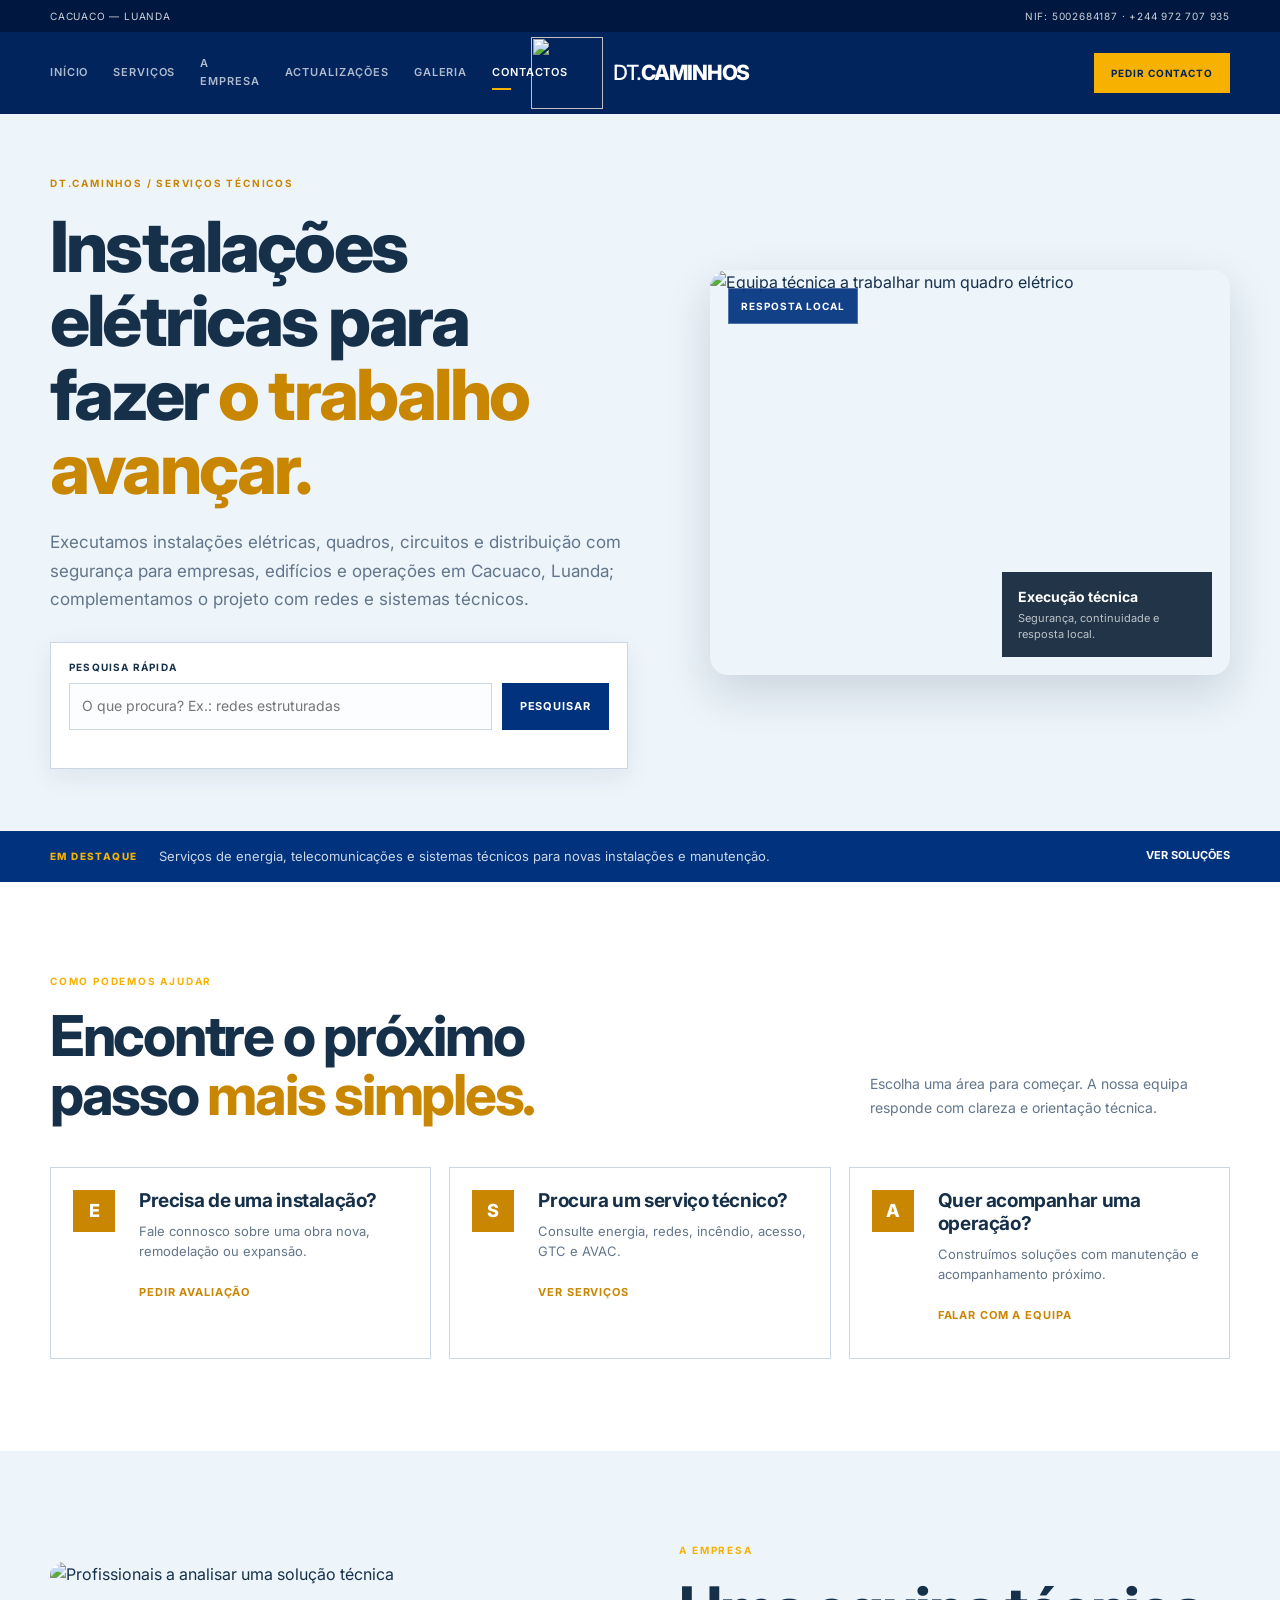
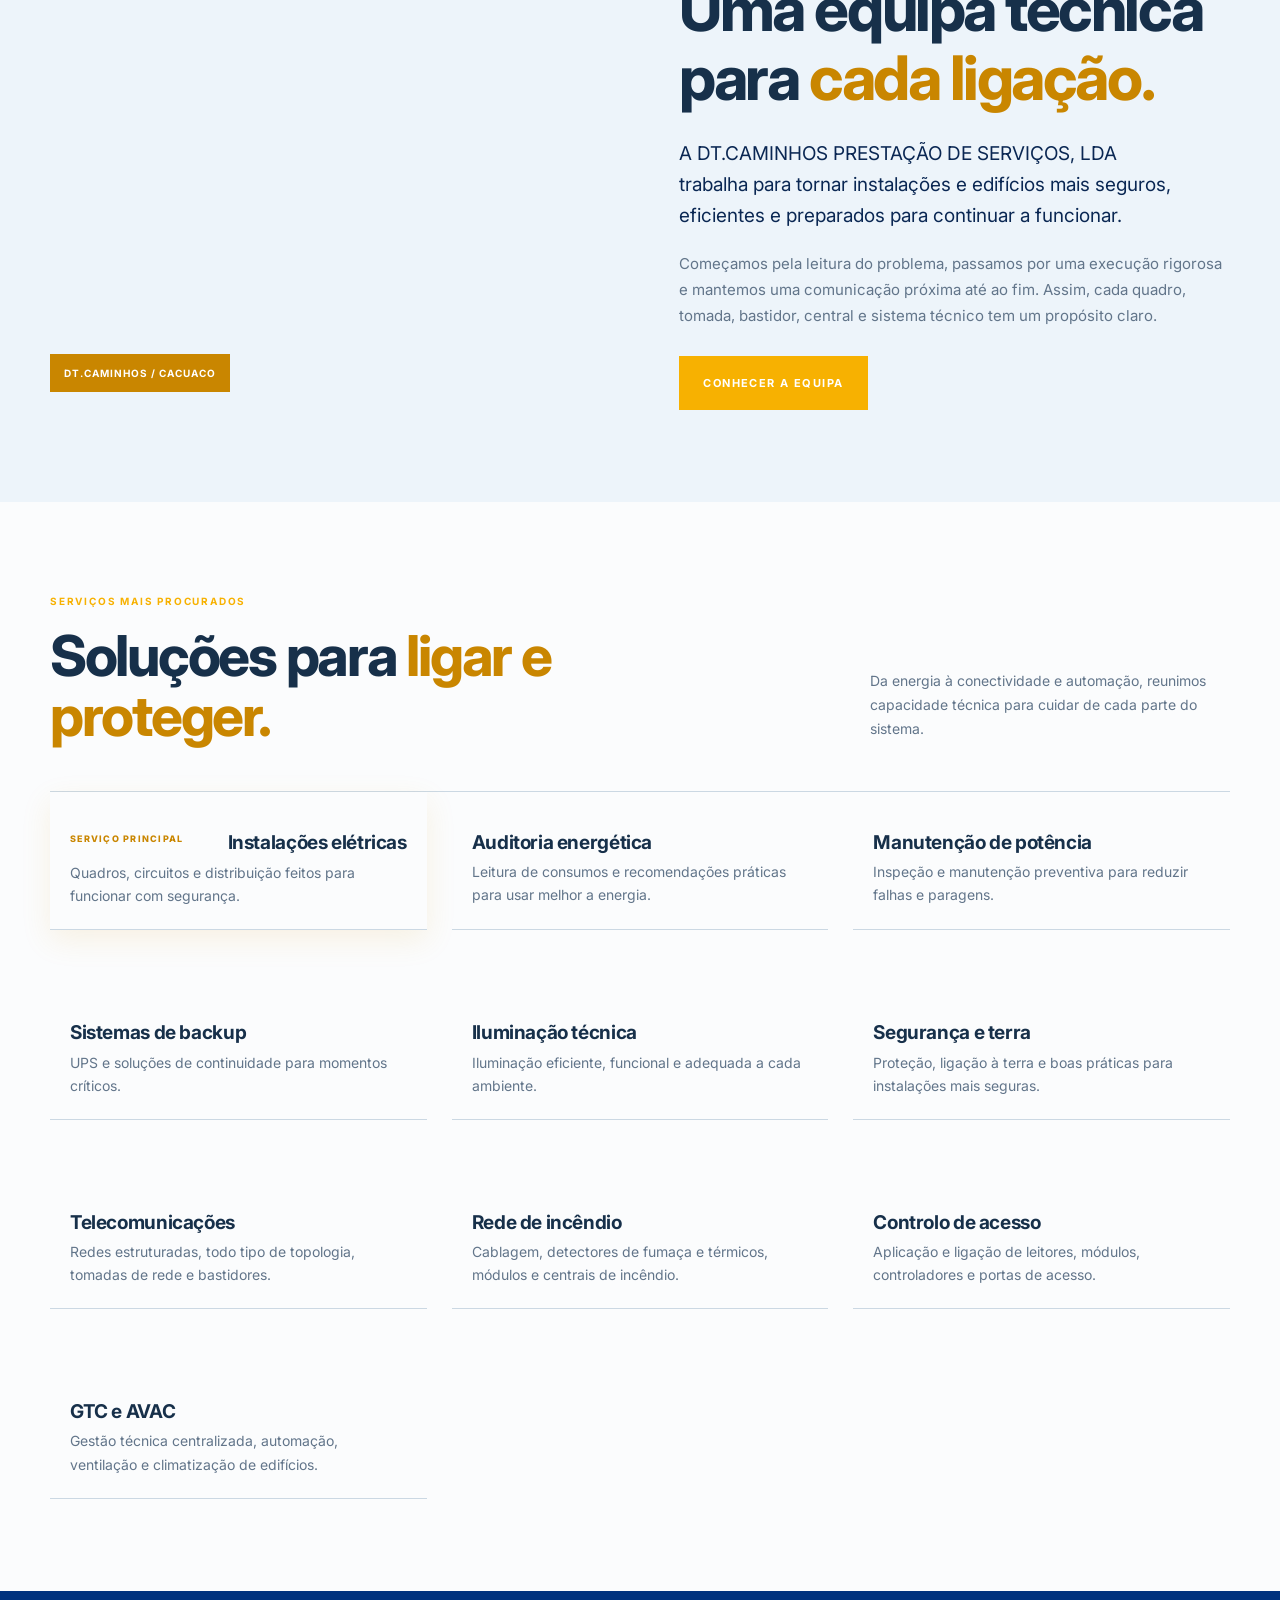
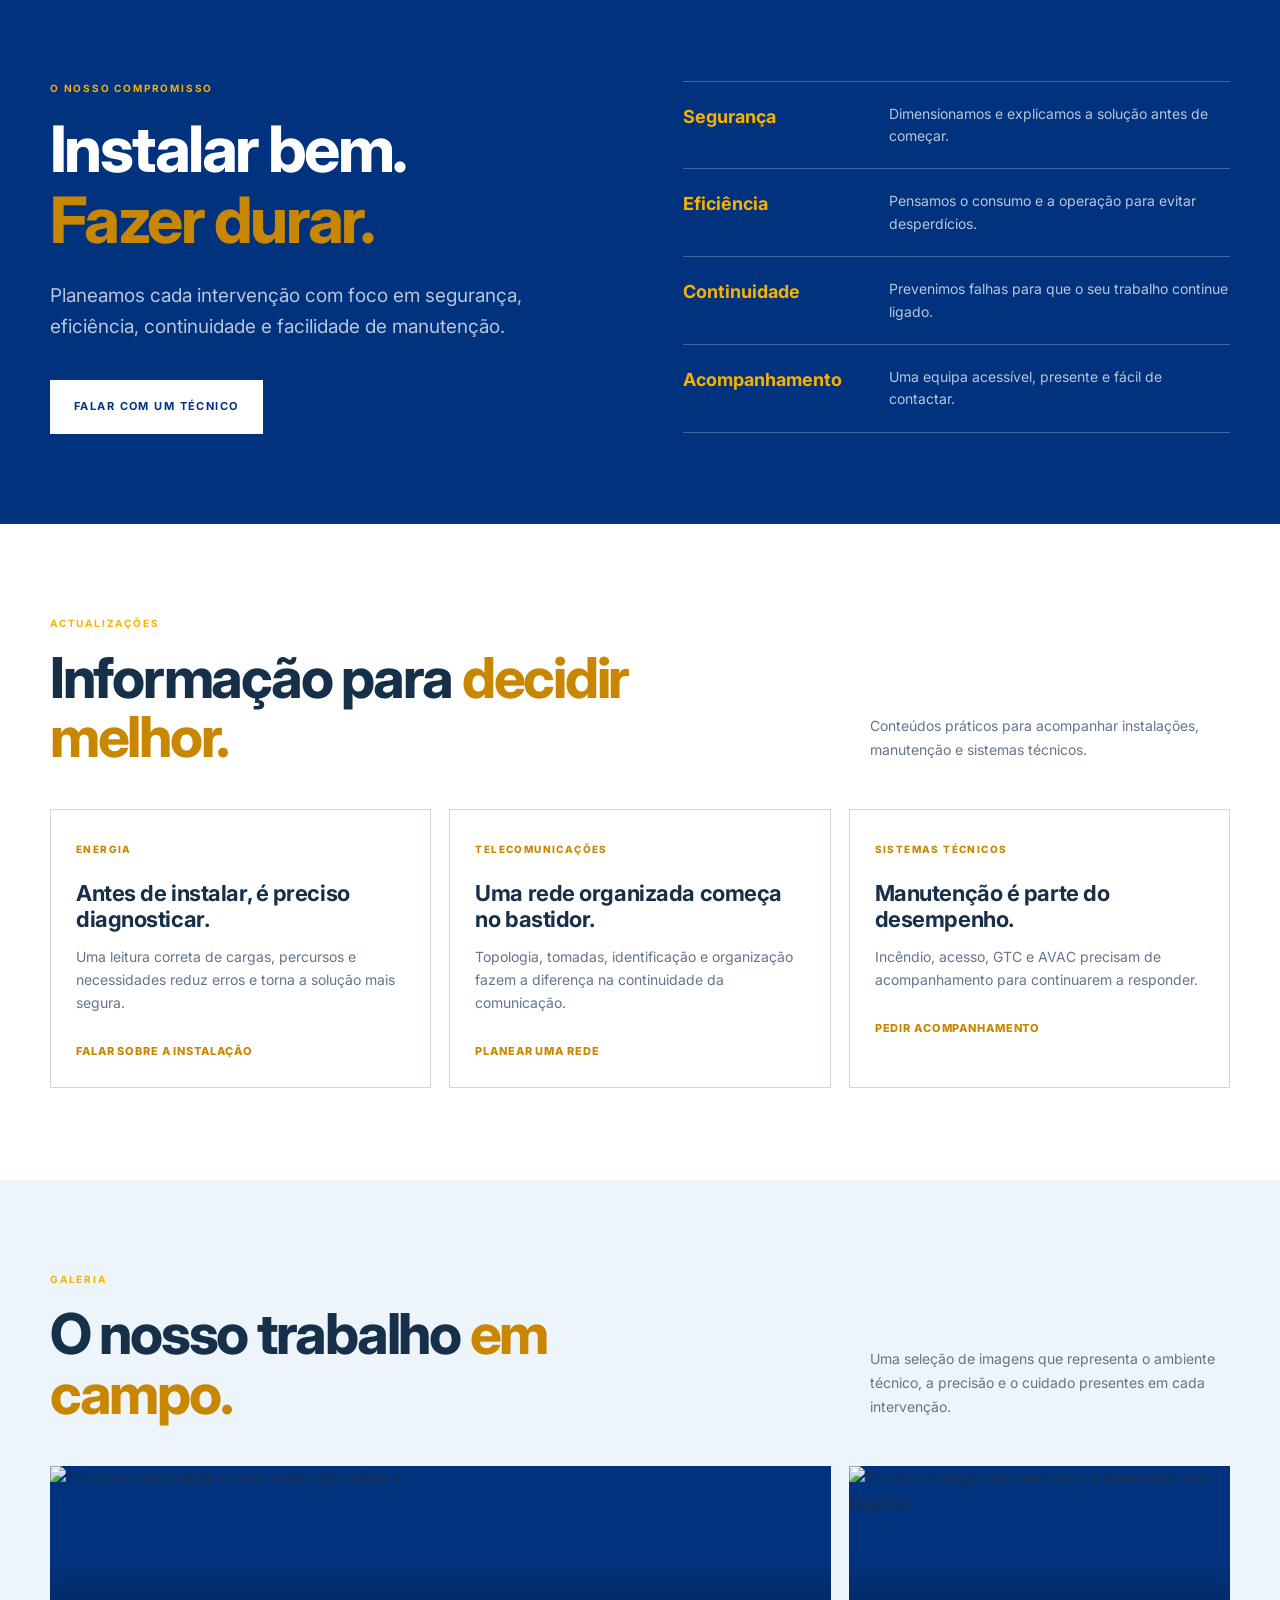
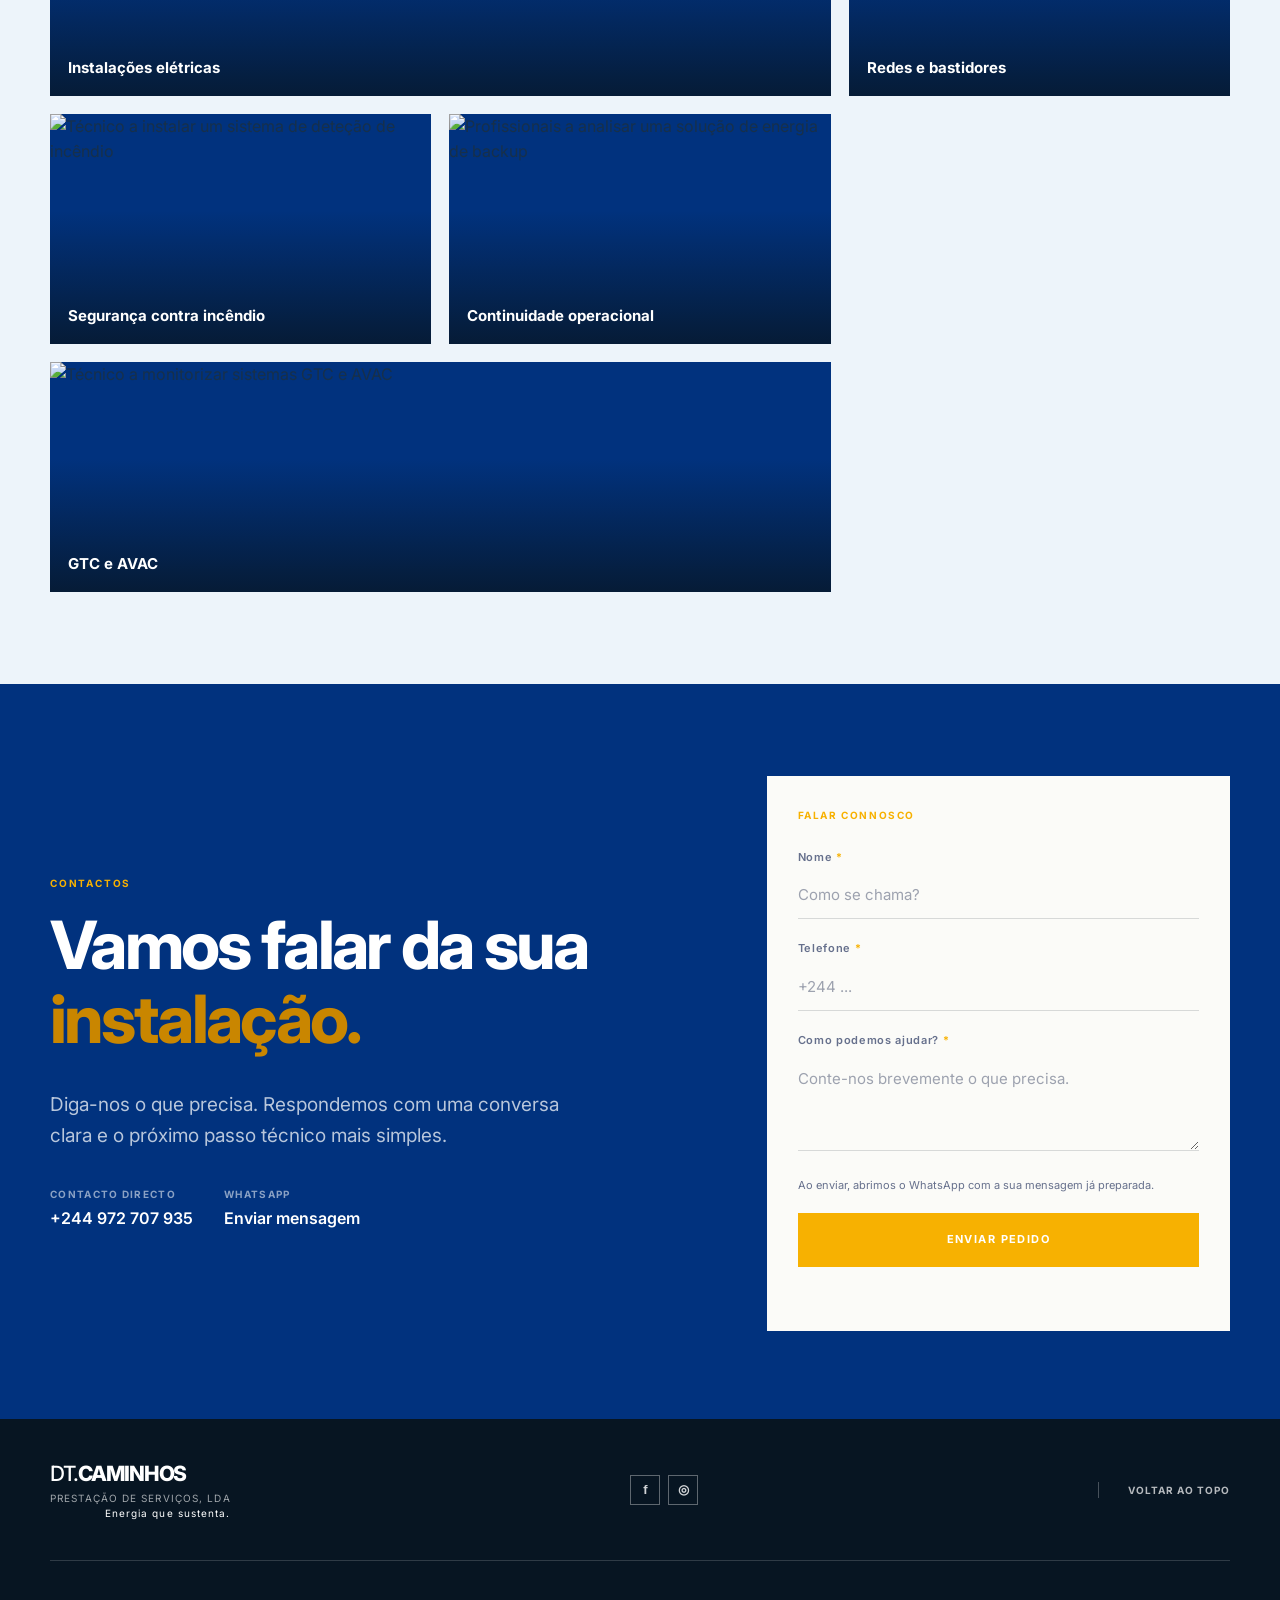
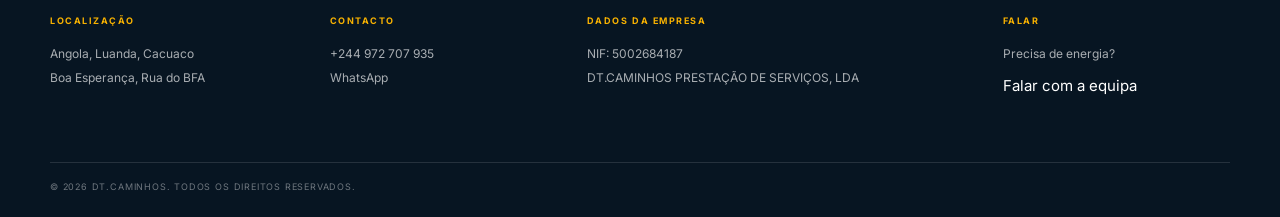
==== commit 999bfed8: "Fix mobile horizontal overflow" ====
--- a/index.html
+++ b/index.html
@@ -27,7 +27,7 @@
     <link rel="preconnect" href="https://fonts.gstatic.com" crossorigin />
     <link rel="preload" as="style" href="https://fonts.googleapis.com/css2?family=Inter:wght@400;500;600;700;800&display=swap" onload="this.onload=null;this.rel='stylesheet'" />
     <noscript><link rel="stylesheet" href="https://fonts.googleapis.com/css2?family=Inter:wght@400;500;600;700;800&display=swap" /></noscript>
-    <link rel="stylesheet" href="/styles.css?v=20261021-brand" />
+    <link rel="stylesheet" href="/styles.css?v=20261021-mobile" />
     <title>Instalações Elétricas em Cacuaco | DT.CAMINHOS</title>
     <script type="application/ld+json">
       {
--- a/styles.css
+++ b/styles.css
@@ -461,3 +461,48 @@
 .portal-header .header-cta { border-color: var(--accent); color: var(--navy-deep); background: var(--accent); }
 .portal-header .header-cta:hover { color: var(--white); background: var(--navy); }
 .portal-header .brand-logo-top .brand-wordmark { color: var(--white); }
+
+/* Mobile: nunca criar uma segunda largura horizontal fora do viewport. */
+html,
+body {
+  max-width: 100%;
+  overflow-x: clip;
+}
+@media (max-width: 900px) {
+  .portal-header .mobile-menu {
+    left: 0;
+    right: 0;
+    width: auto;
+  }
+  .portal-hero-grid,
+  .about-grid,
+  .standards-grid,
+  .portal-contact .contact-layout,
+  .services-grid,
+  .updates-grid,
+  .gallery-grid,
+  .container {
+    min-width: 0;
+    max-width: 100%;
+  }
+}
+
+/* Fechar o menu fora do layout evita uma segunda página horizontal no telemóvel. */
+@media (max-width: 900px) {
+  .portal-header .mobile-menu {
+    display: none;
+    transform: none;
+    opacity: 0;
+    visibility: hidden;
+  }
+  .portal-header .mobile-menu.is-open {
+    display: flex;
+    transform: none;
+    opacity: 1;
+    visibility: visible;
+  }
+  .reveal-left,
+  .reveal-right {
+    transform: none;
+  }
+}
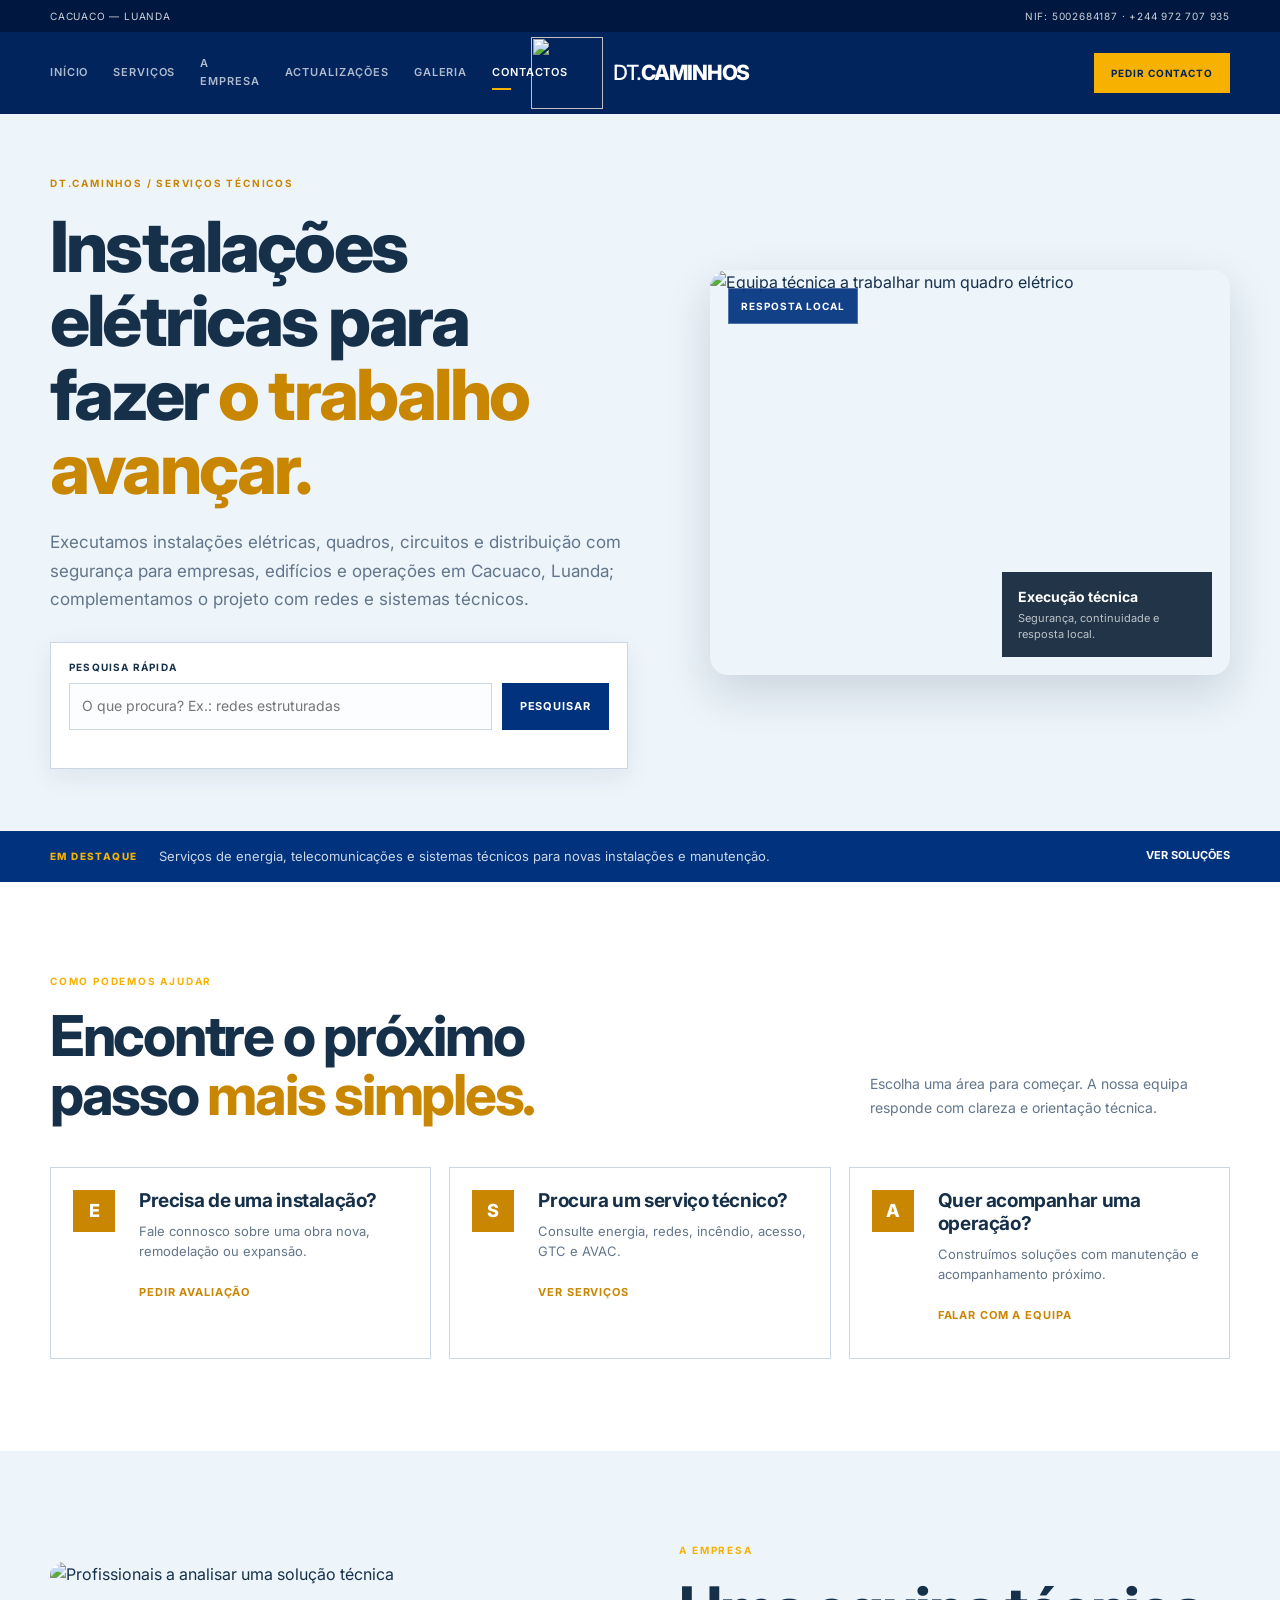
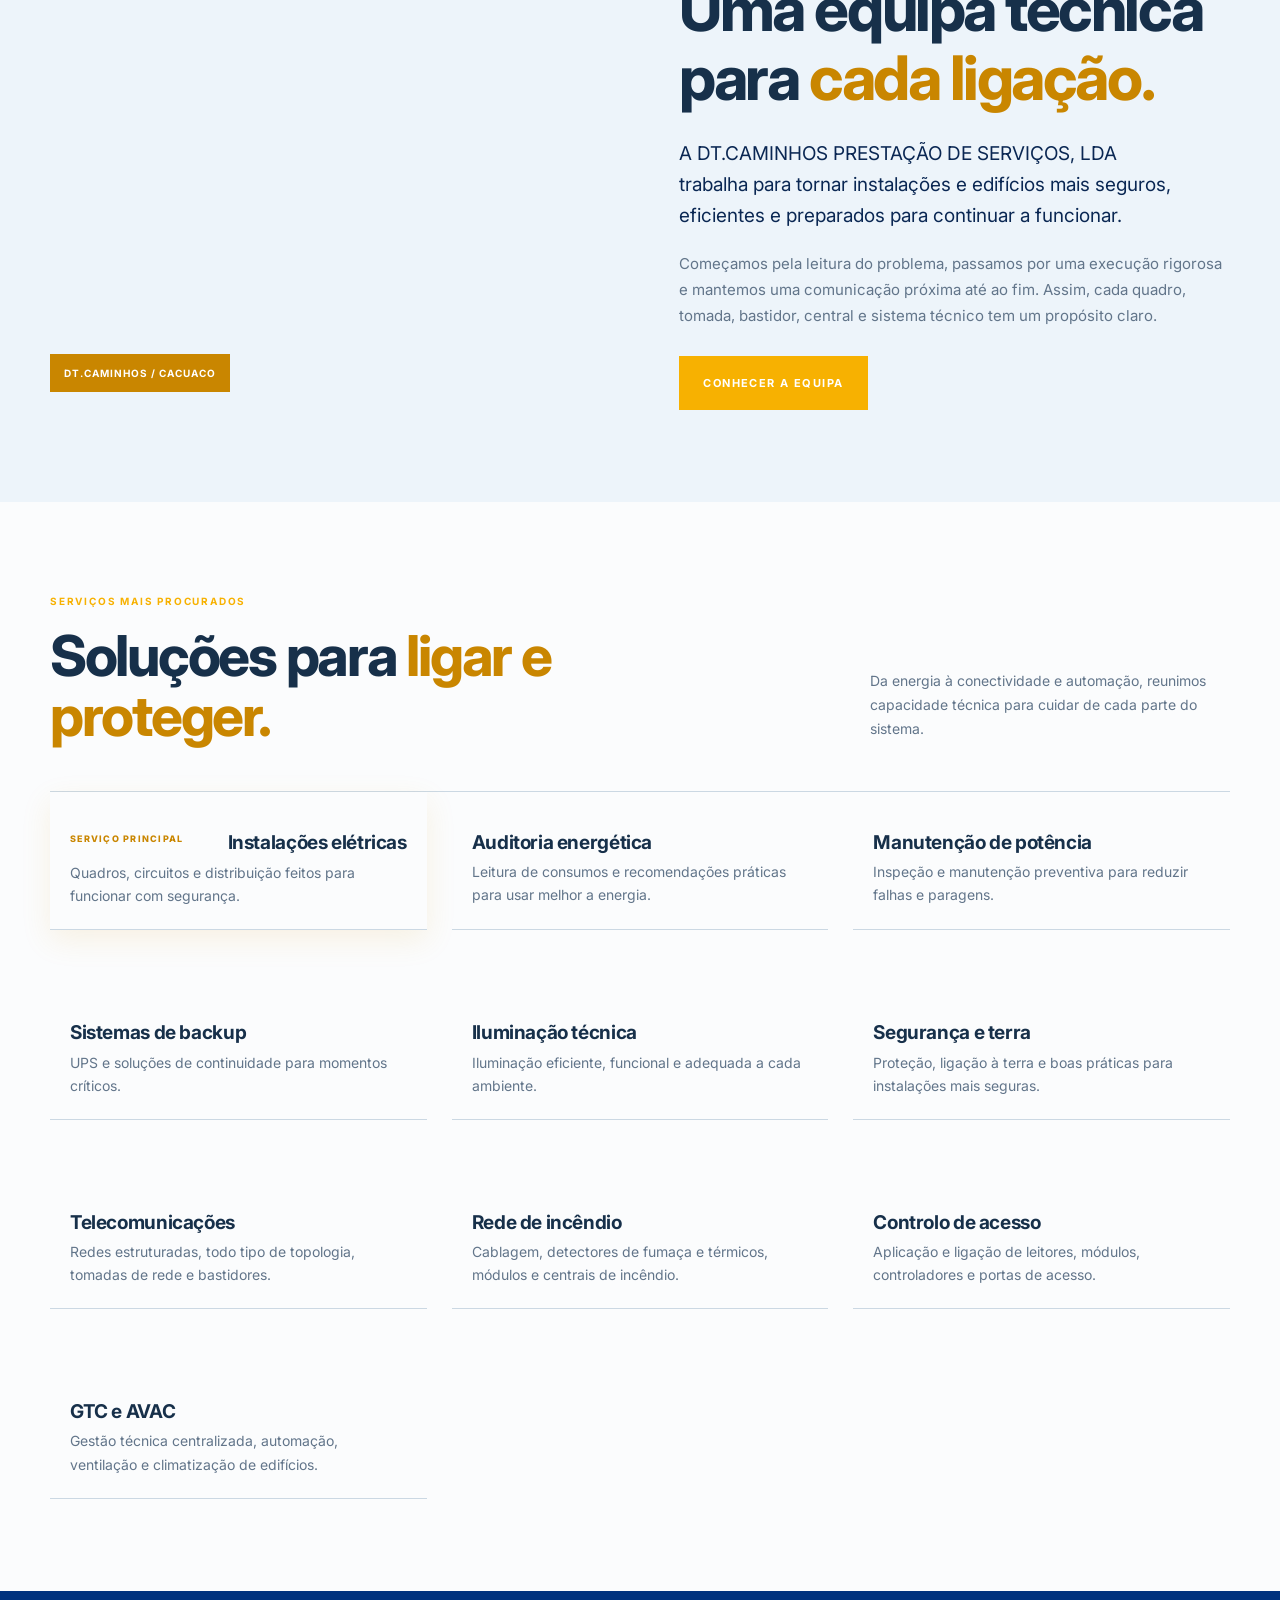
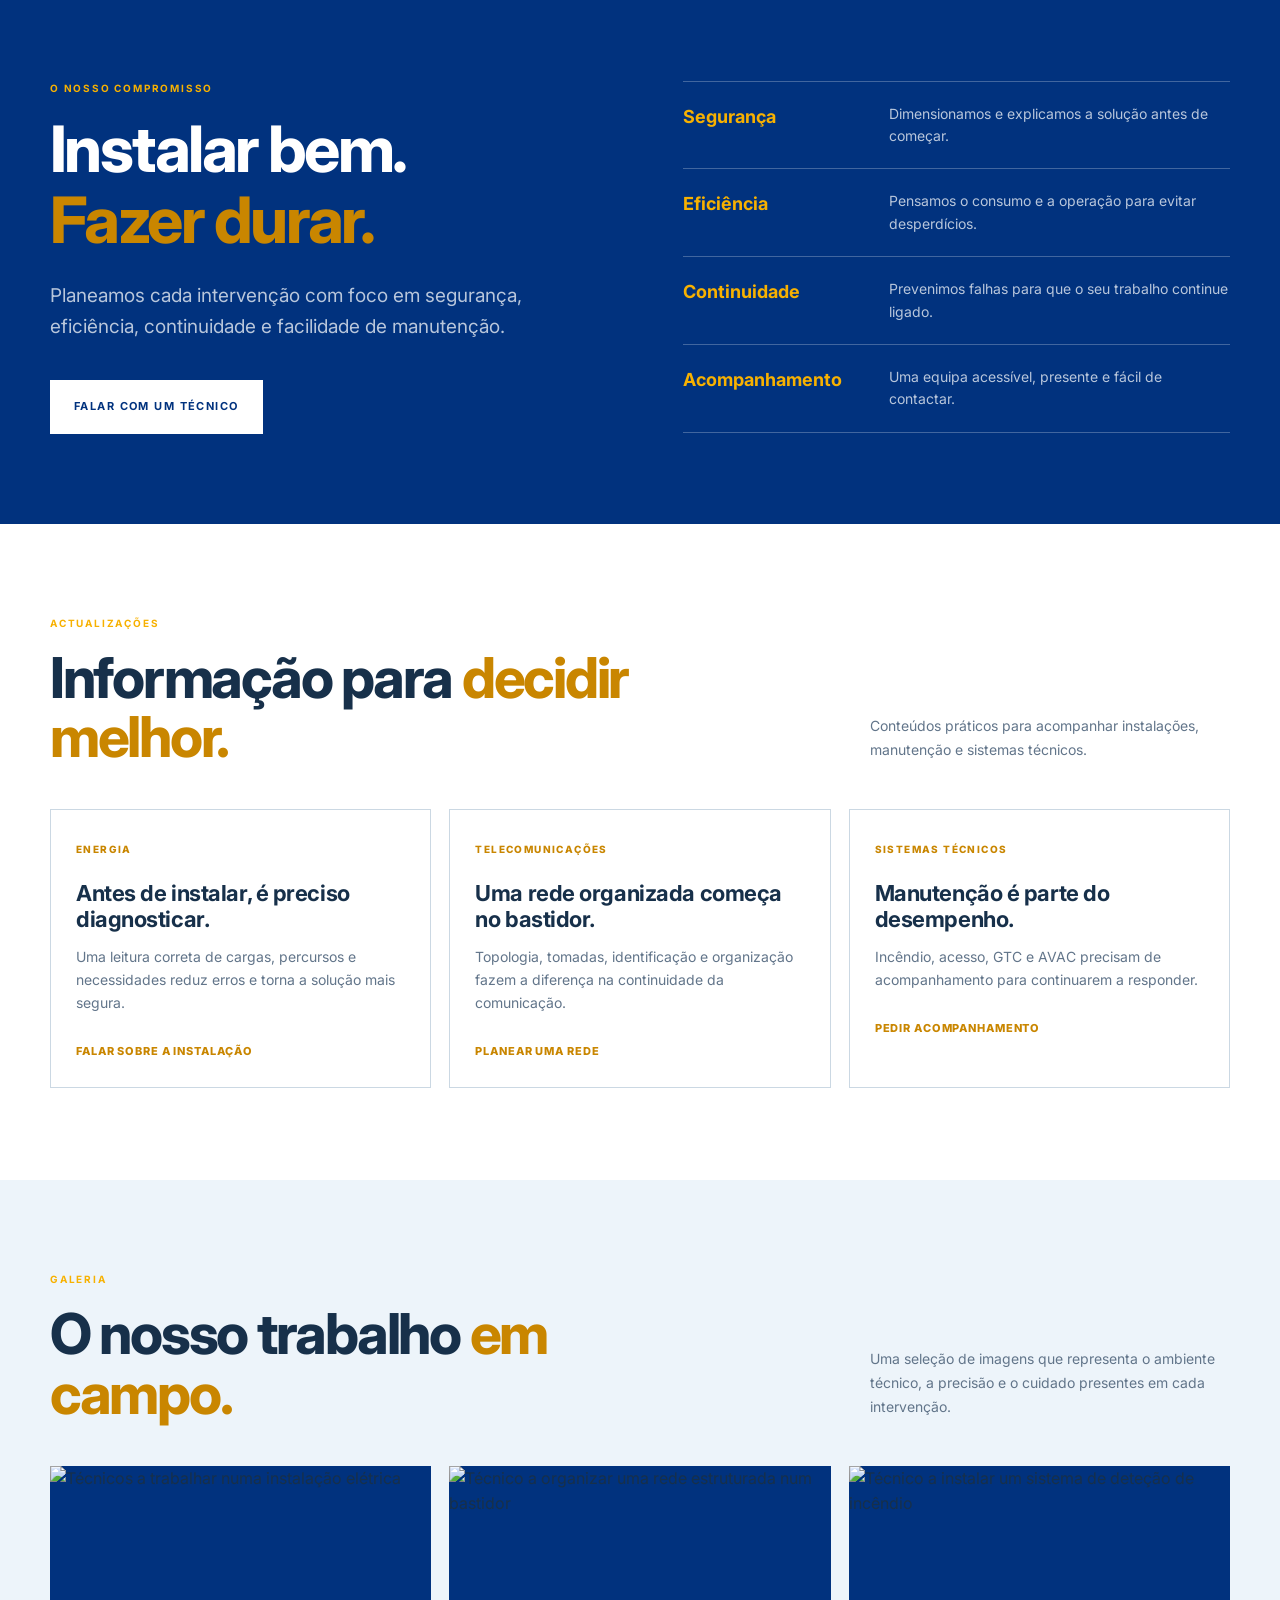
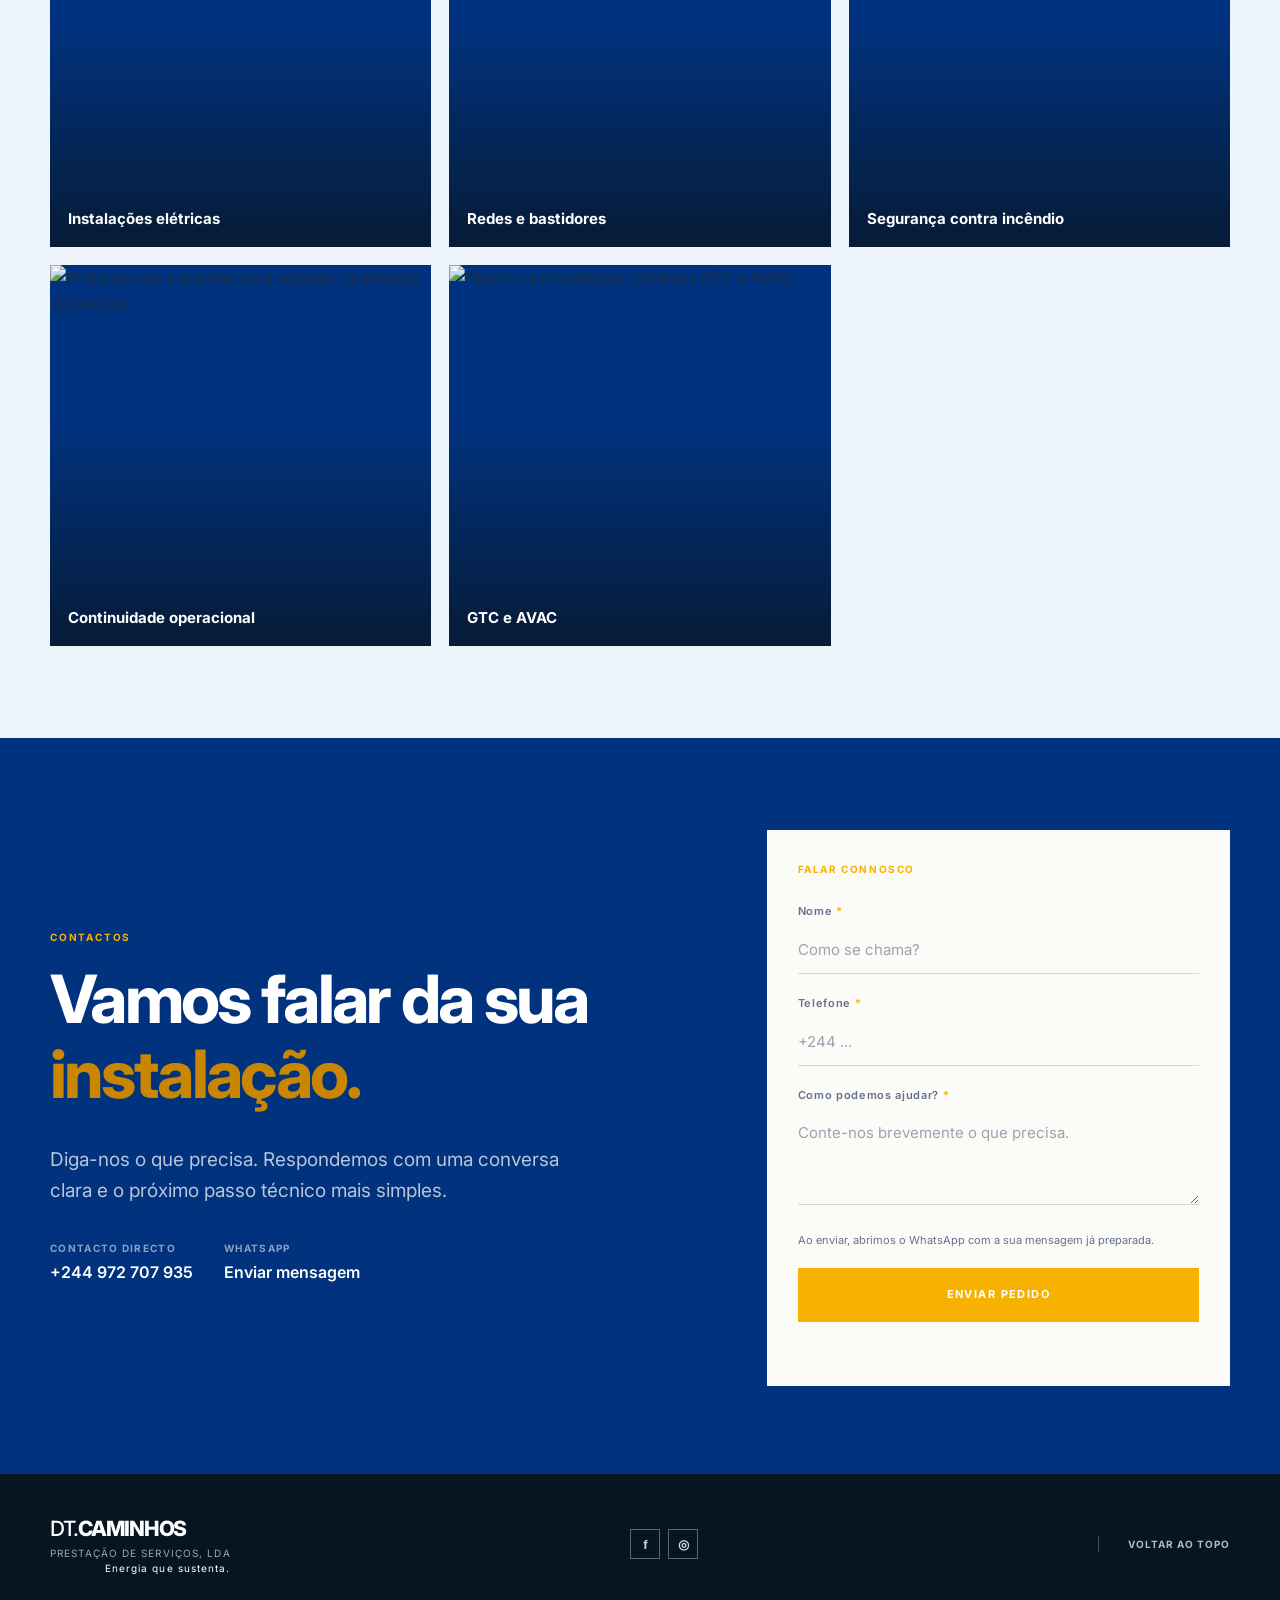
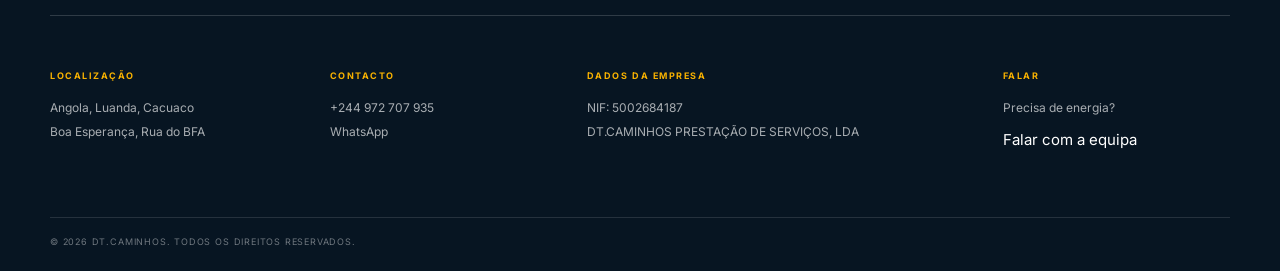
==== commit 6190e50b: "Add square gallery images and logo" ====
--- a/index.html
+++ b/index.html
@@ -27,7 +27,7 @@
     <link rel="preconnect" href="https://fonts.gstatic.com" crossorigin />
     <link rel="preload" as="style" href="https://fonts.googleapis.com/css2?family=Inter:wght@400;500;600;700;800&display=swap" onload="this.onload=null;this.rel='stylesheet'" />
     <noscript><link rel="stylesheet" href="https://fonts.googleapis.com/css2?family=Inter:wght@400;500;600;700;800&display=swap" /></noscript>
-    <link rel="stylesheet" href="/styles.css?v=20261021-mobile" />
+    <link rel="stylesheet" href="/styles.css?v=20261021-square" />
     <title>Instalações Elétricas em Cacuaco | DT.CAMINHOS</title>
     <script type="application/ld+json">
       {
@@ -37,7 +37,7 @@
         "description": "Instalações elétricas e sistemas técnicos para empresas e edifícios em Cacuaco, Luanda, Angola.",
         "serviceType": "Instalações elétricas",
         "mainEntityOfPage": {"@type": "WebPage", "@id": "https://dtcaminhos-qk8jemdb.manus.space/#topo"},
-        "image": "https://dtcaminhos-qk8jemdb.manus.space/logo-center.png",
+        "image": "https://dtcaminhos-qk8jemdb.manus.space/logo-square.png",
         "areaServed": "Cacuaco, Luanda, Angola",
         "address": {"@type": "PostalAddress", "streetAddress": "Boa Esperança, Rua do BFA", "addressLocality": "Cacuaco, Luanda", "addressCountry": "AO"},
         "telephone": "+244 972 707 935",
@@ -65,7 +65,7 @@
         </div>
       </div>
       <div class="header-inner container">
-          <a class="brand brand-logo-top" href="#topo" aria-label="DT.CAMINHOS, início"><img class="brand-center-logo" src="/logo-center.png" alt="" width="72" height="72" decoding="async" /><span class="brand-wordmark">DT.<strong>CAMINHOS</strong></span></a>
+          <a class="brand brand-logo-top" href="#topo" aria-label="DT.CAMINHOS, início"><img class="brand-center-logo" src="/logo-square.png" alt="" width="72" height="72" decoding="async" /><span class="brand-wordmark">DT.<strong>CAMINHOS</strong></span></a>
         <nav class="desktop-nav" aria-label="Navegação principal">
           <a class="nav-link is-active" href="#topo">Início</a>
           <a class="nav-link" href="#servicos">Serviços</a>
@@ -173,11 +173,11 @@
         <div class="container">
           <div class="portal-section-heading reveal reveal-up"><div><p class="eyebrow">GALERIA</p><h2 id="gallery-title">O nosso trabalho <span>em campo.</span></h2></div><p>Uma seleção de imagens que representa o ambiente técnico, a precisão e o cuidado presentes em cada intervenção.</p></div>
           <div class="gallery-grid">
-            <figure class="gallery-item gallery-item-wide reveal reveal-up"><img src="/images/service-01-1600.webp" srcset="/images/service-01-720.webp 720w, /images/service-01-1600.webp 1600w" sizes="(max-width: 700px) 100vw, 66vw" alt="Técnicos a trabalhar numa instalação elétrica" loading="lazy" decoding="async" /><figcaption>Instalações elétricas</figcaption></figure>
-            <figure class="gallery-item reveal reveal-up delay-1"><img src="/images/service-08-1600.webp" srcset="/images/service-08-720.webp 720w, /images/service-08-1600.webp 1600w" sizes="(max-width: 700px) 100vw, 33vw" alt="Técnico a organizar uma rede estruturada num bastidor" loading="lazy" decoding="async" /><figcaption>Redes e bastidores</figcaption></figure>
-            <figure class="gallery-item reveal reveal-up delay-2"><img src="/images/service-09-1600.webp" srcset="/images/service-09-720.webp 720w, /images/service-09-1600.webp 1600w" sizes="(max-width: 700px) 100vw, 33vw" alt="Técnico a instalar um sistema de deteção de incêndio" loading="lazy" decoding="async" /><figcaption>Segurança contra incêndio</figcaption></figure>
-            <figure class="gallery-item reveal reveal-up"><img src="/images/service-03-1600.webp" srcset="/images/service-03-720.webp 720w, /images/service-03-1600.webp 1600w" sizes="(max-width: 700px) 100vw, 33vw" alt="Profissionais a analisar uma solução de energia de backup" loading="lazy" decoding="async" /><figcaption>Continuidade operacional</figcaption></figure>
-            <figure class="gallery-item gallery-item-wide reveal reveal-up delay-1"><img src="/images/service-11-1600.webp" srcset="/images/service-11-720.webp 720w, /images/service-11-1600.webp 1600w" sizes="(max-width: 700px) 100vw, 66vw" alt="Técnico a monitorizar sistemas GTC e AVAC" loading="lazy" decoding="async" /><figcaption>GTC e AVAC</figcaption></figure>
+            <figure class="gallery-item gallery-item-wide reveal reveal-up"><img src="/images/service-01-square.webp" sizes="(max-width: 700px) 100vw, 66vw" alt="Técnicos a trabalhar numa instalação elétrica" loading="lazy" decoding="async" /><figcaption>Instalações elétricas</figcaption></figure>
+            <figure class="gallery-item reveal reveal-up delay-1"><img src="/images/service-08-square.webp" sizes="(max-width: 700px) 100vw, 33vw" alt="Técnico a organizar uma rede estruturada num bastidor" loading="lazy" decoding="async" /><figcaption>Redes e bastidores</figcaption></figure>
+            <figure class="gallery-item reveal reveal-up delay-2"><img src="/images/service-09-square.webp" sizes="(max-width: 700px) 100vw, 33vw" alt="Técnico a instalar um sistema de deteção de incêndio" loading="lazy" decoding="async" /><figcaption>Segurança contra incêndio</figcaption></figure>
+            <figure class="gallery-item reveal reveal-up"><img src="/images/service-03-square.webp" sizes="(max-width: 700px) 100vw, 33vw" alt="Profissionais a analisar uma solução de energia de backup" loading="lazy" decoding="async" /><figcaption>Continuidade operacional</figcaption></figure>
+            <figure class="gallery-item gallery-item-wide reveal reveal-up delay-1"><img src="/images/service-11-square.webp" sizes="(max-width: 700px) 100vw, 66vw" alt="Técnico a monitorizar sistemas GTC e AVAC" loading="lazy" decoding="async" /><figcaption>GTC e AVAC</figcaption></figure>
           </div>
         </div>
       </section>
--- a/styles.css
+++ b/styles.css
@@ -506,3 +506,51 @@
     transform: none;
   }
 }
+
+/* Navegação adaptativa: evitar cabeçalhos comprimidos em tablets e navegadores móveis em modo desktop. */
+@media (max-width: 1200px) {
+  .portal-header .desktop-nav,
+  .portal-header .header-cta {
+    display: none;
+  }
+  .portal-header .header-inner {
+    display: flex;
+    position: relative;
+    justify-content: center;
+    min-height: 78px;
+  }
+  .portal-header .brand-logo-top {
+    position: static;
+    width: auto;
+    min-width: 0;
+    height: 70px;
+    margin: 0 auto;
+    transform: none;
+    gap: 8px;
+  }
+  .portal-header .brand-logo-top .brand-wordmark { font-size: 18px; }
+  .portal-header .menu-toggle {
+    display: block;
+    position: absolute;
+    right: 0;
+    margin-left: 0;
+  }
+  .portal-header .mobile-menu {
+    position: fixed;
+    inset: 0;
+    z-index: 1000;
+    display: none;
+    width: auto;
+    height: 100dvh;
+    min-height: 100vh;
+    overflow-y: auto;
+    background: #0d3256;
+  }
+  .portal-header .mobile-menu.is-open {
+    display: flex;
+  }
+}
+/* Galeria em formato quadrado para uma apresentação consistente. */
+.gallery-item-wide { grid-column: auto; }
+.gallery-item { aspect-ratio: 1 / 1; min-height: 0; }
+.gallery-item img { min-height: 0; aspect-ratio: 1 / 1; object-fit: cover; }
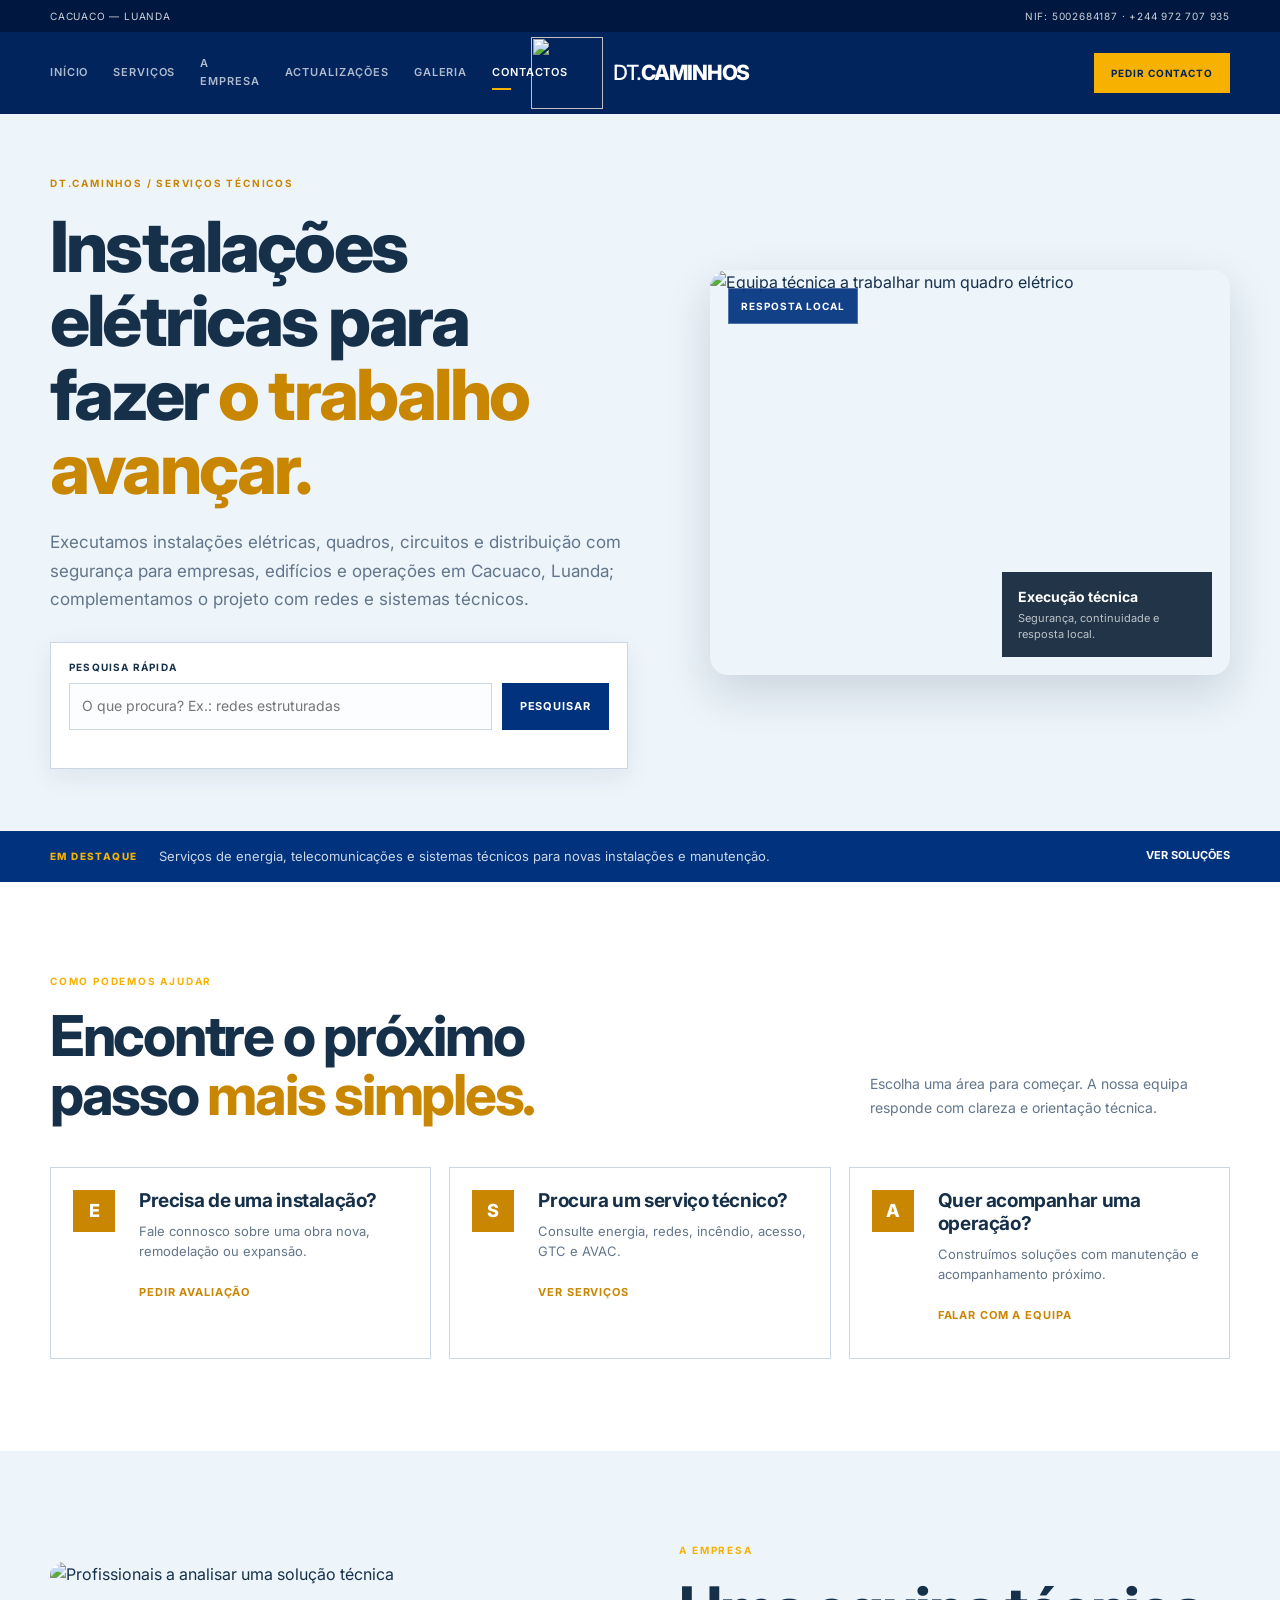
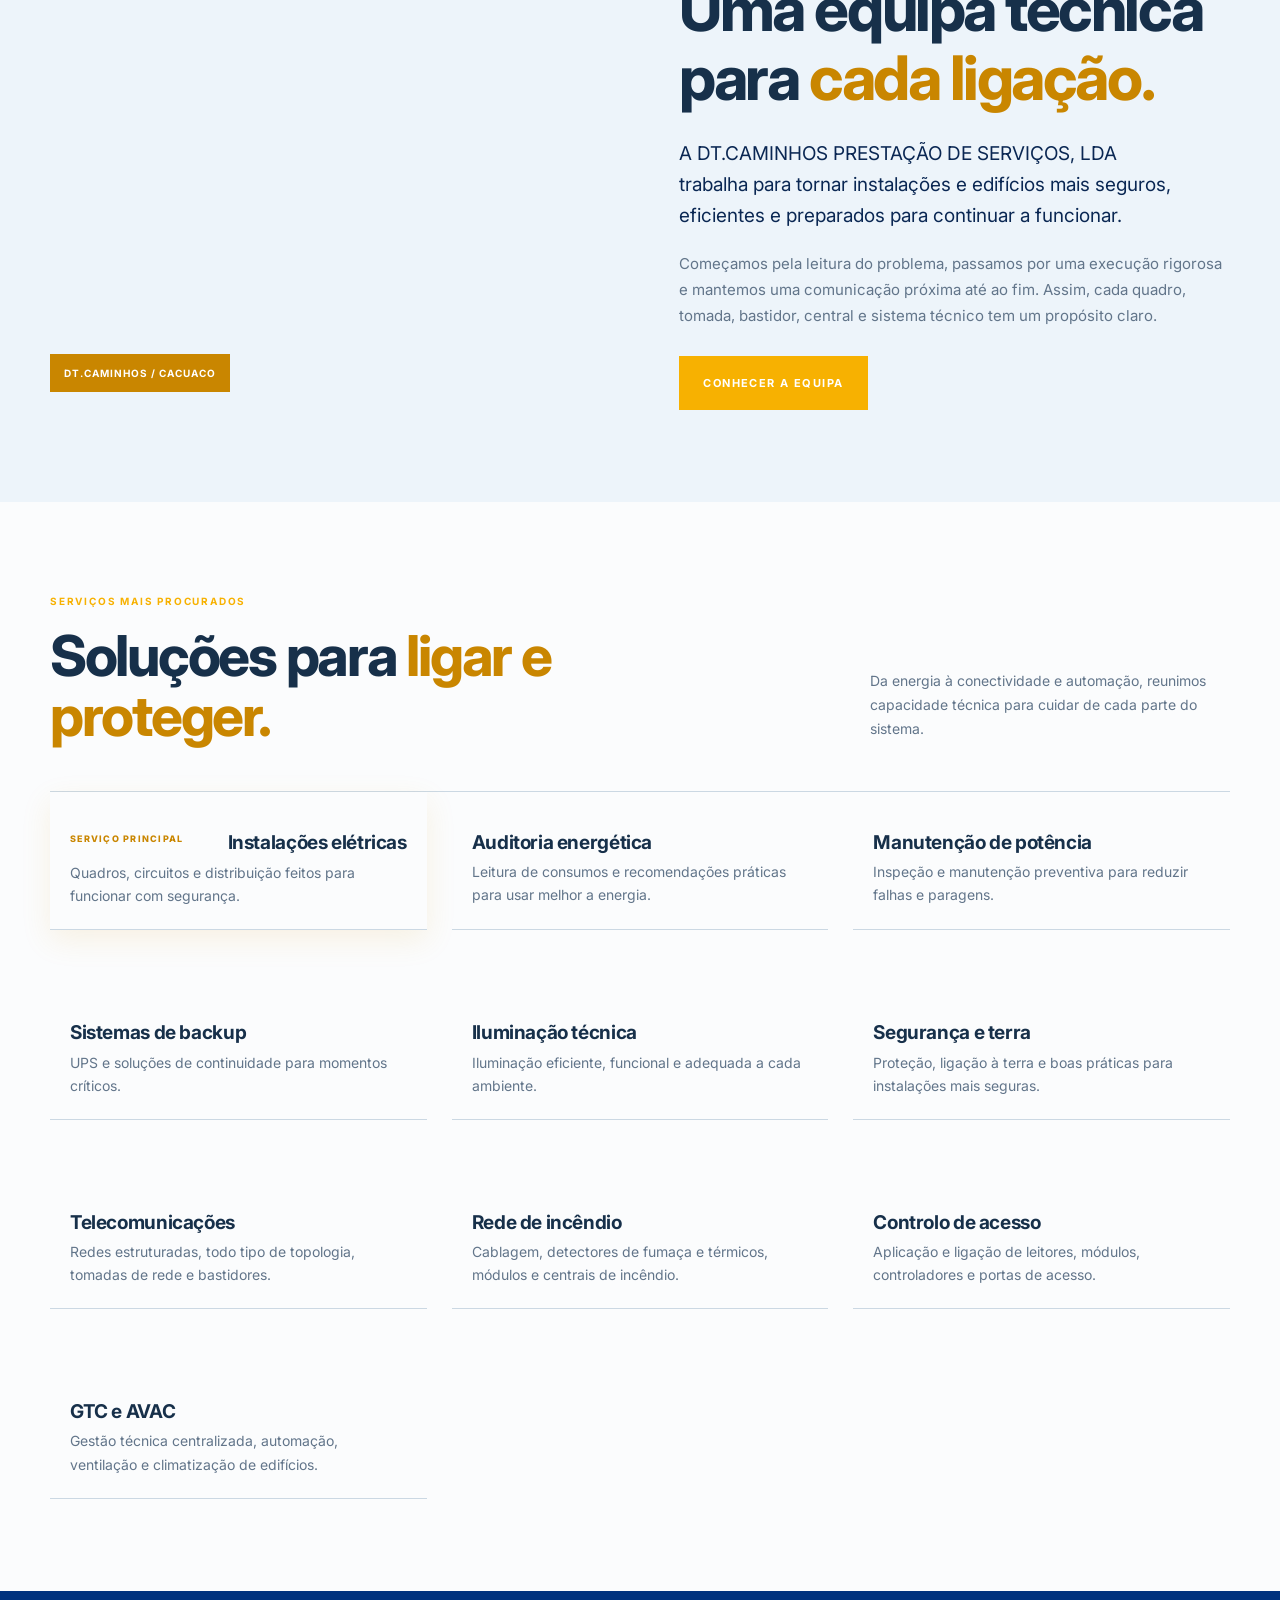
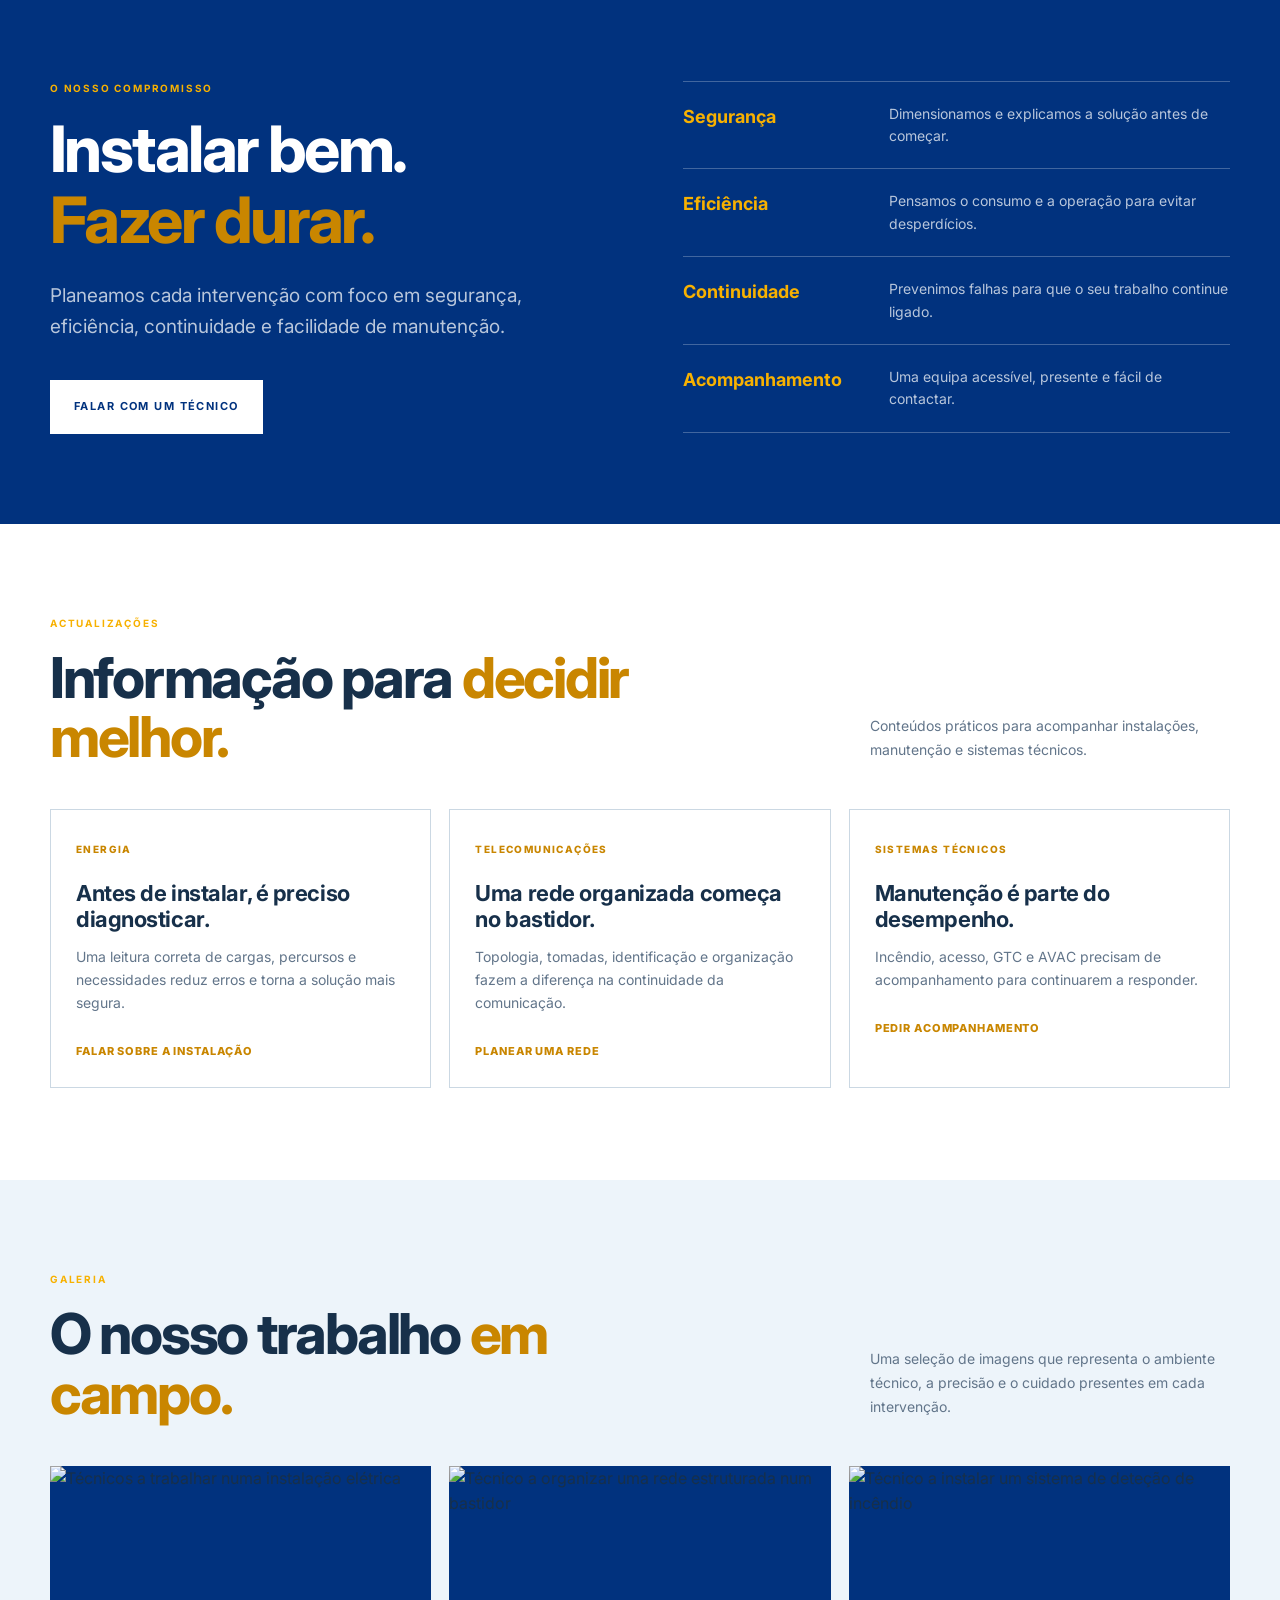
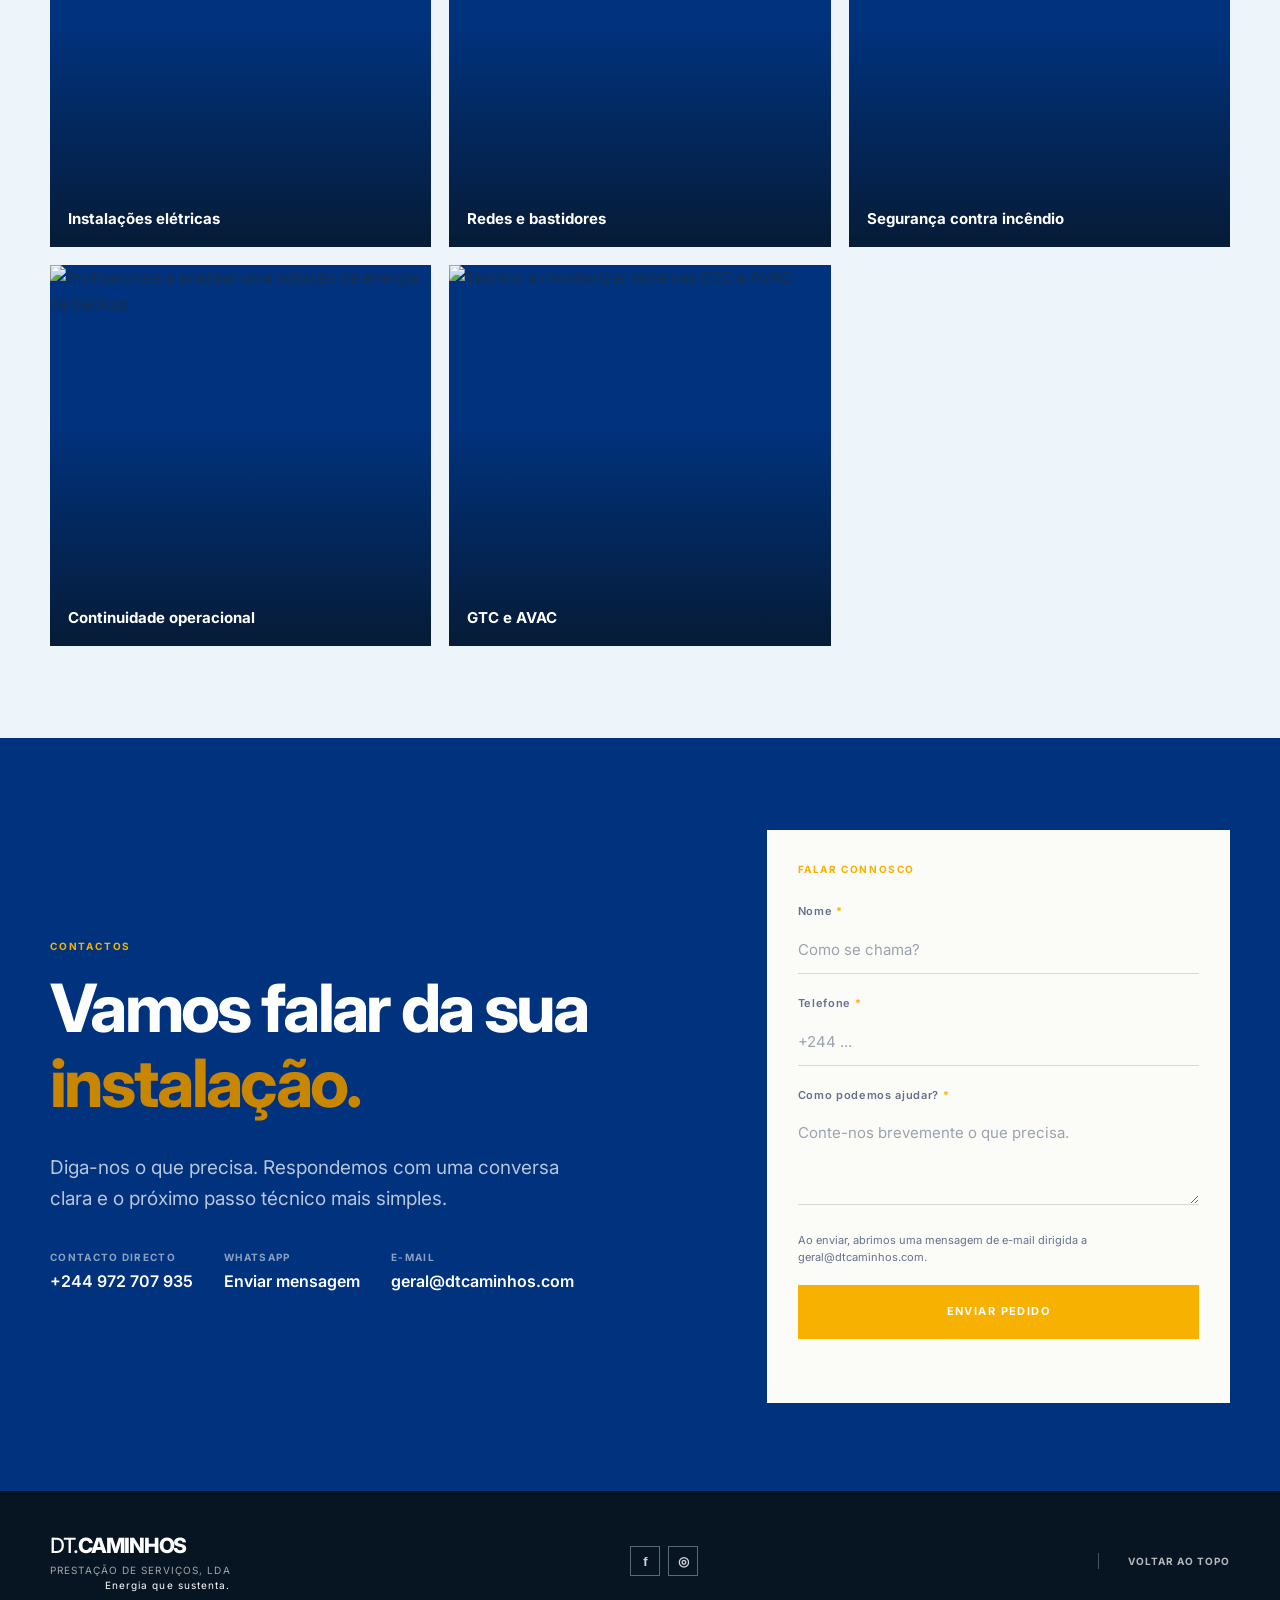
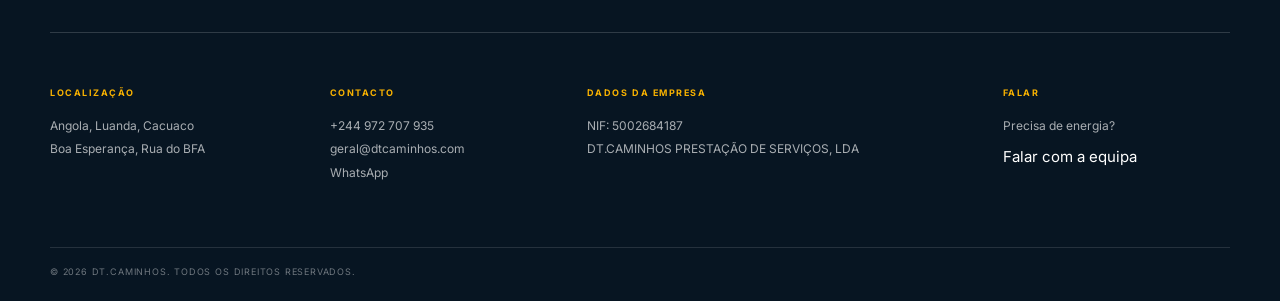
==== commit d8331ac2: "Add company email contact flow" ====
--- a/index.html
+++ b/index.html
@@ -21,7 +21,9 @@
     <meta name="twitter:description" content="Instalações elétricas, quadros, circuitos e distribuição com execução técnica em Cacuaco, Luanda." />
     <meta name="twitter:image" content="https://dtcaminhos-qk8jemdb.manus.space/images/service-01-1600.webp" />
     <link rel="canonical" href="https://dtcaminhos-qk8jemdb.manus.space/" />
-    <link rel="icon" href="/favicon.svg" type="image/svg+xml" />
+    <link rel="icon" href="/favicon.ico" sizes="any" />
+    <link rel="icon" type="image/png" sizes="192x192" href="/favicon-192.png" />
+    <link rel="apple-touch-icon" href="/favicon-192.png" />
     <link rel="preload" as="image" href="/images/service-01-1600.webp" fetchpriority="high" />
     <link rel="preconnect" href="https://fonts.googleapis.com" />
     <link rel="preconnect" href="https://fonts.gstatic.com" crossorigin />
@@ -41,6 +43,8 @@
         "areaServed": "Cacuaco, Luanda, Angola",
         "address": {"@type": "PostalAddress", "streetAddress": "Boa Esperança, Rua do BFA", "addressLocality": "Cacuaco, Luanda", "addressCountry": "AO"},
         "telephone": "+244 972 707 935",
+        "email": "geral@dtcaminhos.com",
+        "contactPoint": {"@type": "ContactPoint", "contactType": "customer service", "email": "geral@dtcaminhos.com", "telephone": "+244 972 707 935", "availableLanguage": ["pt"]},
         "taxID": "5002684187",
         "url": "https://dtcaminhos-qk8jemdb.manus.space/",
         "hasOfferCatalog": {"@type": "OfferCatalog", "name": "Serviços técnicos da DT.CAMINHOS", "itemListElement": [{"@type": "Offer", "itemOffered": {"@type": "Service", "name": "Instalações elétricas", "serviceType": "Instalações elétricas", "areaServed": "Cacuaco, Luanda"}}]},
@@ -184,15 +188,15 @@
 
       <section class="portal-contact section-dark" id="contactos" aria-labelledby="contact-title">
         <div class="container contact-layout">
-          <div class="contact-copy reveal reveal-up"><p class="eyebrow eyebrow-light">CONTACTOS</p><h2 id="contact-title">Vamos falar da sua <span>instalação.</span></h2><p class="body-large body-light">Diga-nos o que precisa. Respondemos com uma conversa clara e o próximo passo técnico mais simples.</p><div class="contact-direct"><a href="tel:+244972707935"><span>Contacto directo</span><strong>+244 972 707 935</strong></a><a href="https://wa.me/244972707935" target="_blank" rel="noreferrer"><span>WhatsApp</span><strong>Enviar mensagem</strong></a></div></div>
-          <form class="contact-form reveal reveal-right" id="contact-form" novalidate><div class="form-heading"><span>FALAR CONNOSCO</span><i></i></div><label for="name">Nome <span>*</span></label><input id="name" name="name" type="text" autocomplete="name" placeholder="Como se chama?" required /><label for="phone">Telefone <span>*</span></label><input id="phone" name="phone" type="tel" autocomplete="tel" placeholder="+244 ..." required /><label for="message">Como podemos ajudar? <span>*</span></label><textarea id="message" name="message" rows="3" placeholder="Conte-nos brevemente o que precisa." required></textarea><p class="form-note">Ao enviar, abrimos o WhatsApp com a sua mensagem já preparada.</p><button class="button button-accent" type="submit">Enviar pedido</button><p class="form-feedback" id="form-feedback" role="status" aria-live="polite"></p></form>
+          <div class="contact-copy reveal reveal-up"><p class="eyebrow eyebrow-light">CONTACTOS</p><h2 id="contact-title">Vamos falar da sua <span>instalação.</span></h2><p class="body-large body-light">Diga-nos o que precisa. Respondemos com uma conversa clara e o próximo passo técnico mais simples.</p><div class="contact-direct"><a href="tel:+244972707935"><span>Contacto directo</span><strong>+244 972 707 935</strong></a><a href="https://wa.me/244972707935" target="_blank" rel="noreferrer"><span>WhatsApp</span><strong>Enviar mensagem</strong></a><a href="mailto:geral@dtcaminhos.com"><span>E-mail</span><strong>geral@dtcaminhos.com</strong></a></div></div>
+          <form class="contact-form reveal reveal-right" id="contact-form" novalidate><div class="form-heading"><span>FALAR CONNOSCO</span><i></i></div><label for="name">Nome <span>*</span></label><input id="name" name="name" type="text" autocomplete="name" placeholder="Como se chama?" required /><label for="phone">Telefone <span>*</span></label><input id="phone" name="phone" type="tel" autocomplete="tel" placeholder="+244 ..." required /><label for="message">Como podemos ajudar? <span>*</span></label><textarea id="message" name="message" rows="3" placeholder="Conte-nos brevemente o que precisa." required></textarea><p class="form-note">Ao enviar, abrimos uma mensagem de e-mail dirigida a <a href="mailto:geral@dtcaminhos.com">geral@dtcaminhos.com</a>.</p><button class="button button-accent" type="submit">Enviar pedido</button><p class="form-feedback" id="form-feedback" role="status" aria-live="polite"></p></form>
         </div>
       </section>
     </main>
 
     <footer class="site-footer">
       <div class="container footer-top"><div class="footer-brand"><a class="brand brand-footer" href="#topo" aria-label="Voltar ao início"><span class="brand-wordmark">DT.<strong>CAMINHOS</strong></span></a><div class="footer-tagline">PRESTAÇÃO DE SERVIÇOS, LDA<br /><span>Energia que sustenta.</span></div></div><div class="social-icons" aria-label="Redes sociais"><span class="social-icon social-facebook" aria-hidden="true">f</span><span class="social-icon social-instagram" aria-hidden="true">◎</span></div><a class="footer-up" href="#topo">Voltar ao topo</a></div>
-      <div class="container footer-grid"><div><span class="footer-label">LOCALIZAÇÃO</span><p>Angola, Luanda, Cacuaco</p><p>Boa Esperança, Rua do BFA</p></div><div><span class="footer-label">CONTACTO</span><p><a href="tel:+244972707935">+244 972 707 935</a></p><p><a href="https://wa.me/244972707935" target="_blank" rel="noreferrer">WhatsApp</a></p></div><div><span class="footer-label">DADOS DA EMPRESA</span><p>NIF: 5002684187</p><p>DT.CAMINHOS PRESTAÇÃO DE SERVIÇOS, LDA</p></div><div><span class="footer-label">FALAR</span><p>Precisa de energia?</p><a class="footer-link" href="#contactos">Falar com a equipa</a></div></div>
+      <div class="container footer-grid"><div><span class="footer-label">LOCALIZAÇÃO</span><p>Angola, Luanda, Cacuaco</p><p>Boa Esperança, Rua do BFA</p></div><div><span class="footer-label">CONTACTO</span><p><a href="tel:+244972707935">+244 972 707 935</a></p><p><a href="mailto:geral@dtcaminhos.com">geral@dtcaminhos.com</a></p><p><a href="https://wa.me/244972707935" target="_blank" rel="noreferrer">WhatsApp</a></p></div><div><span class="footer-label">DADOS DA EMPRESA</span><p>NIF: 5002684187</p><p>DT.CAMINHOS PRESTAÇÃO DE SERVIÇOS, LDA</p></div><div><span class="footer-label">FALAR</span><p>Precisa de energia?</p><a class="footer-link" href="#contactos">Falar com a equipa</a></div></div>
       <div class="container footer-bottom"><span>© <span id="year"></span> DT.CAMINHOS. Todos os direitos reservados.</span></div>
     </footer>
     <script src="/script.js" defer></script>
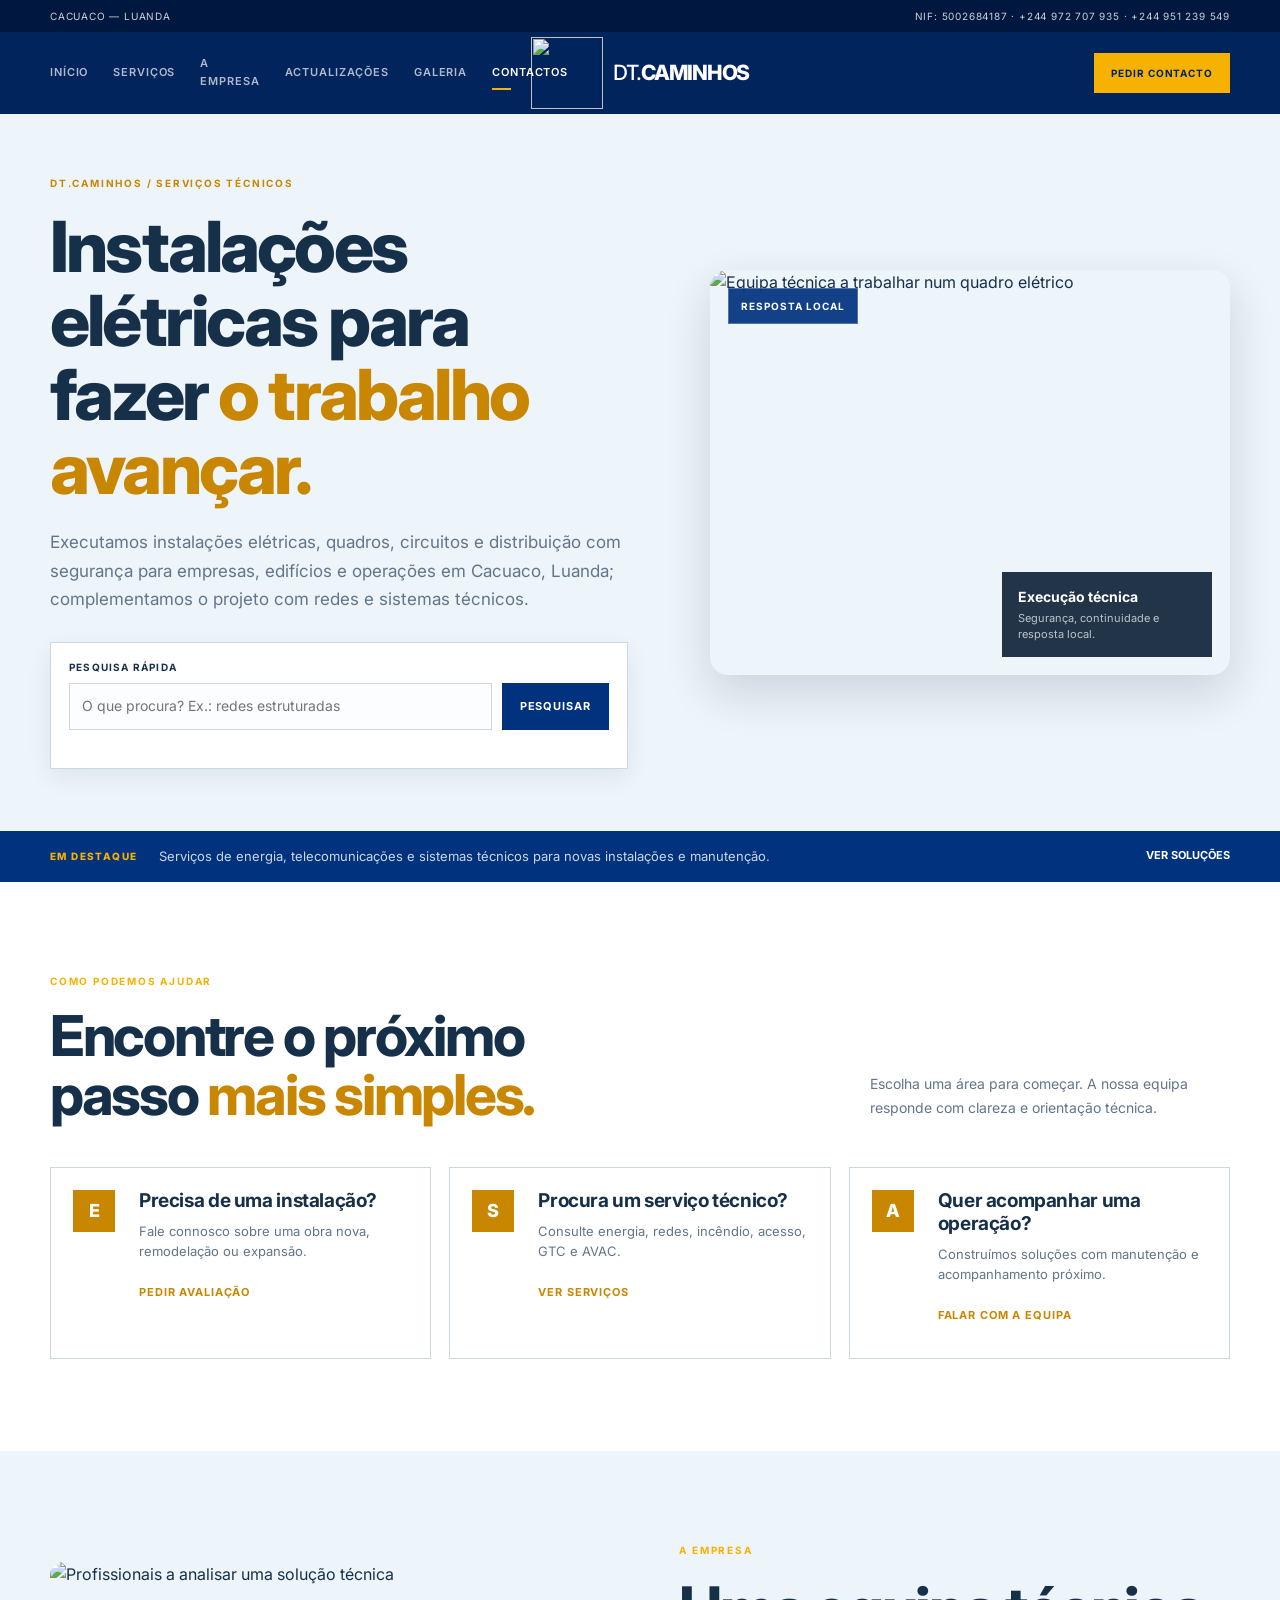
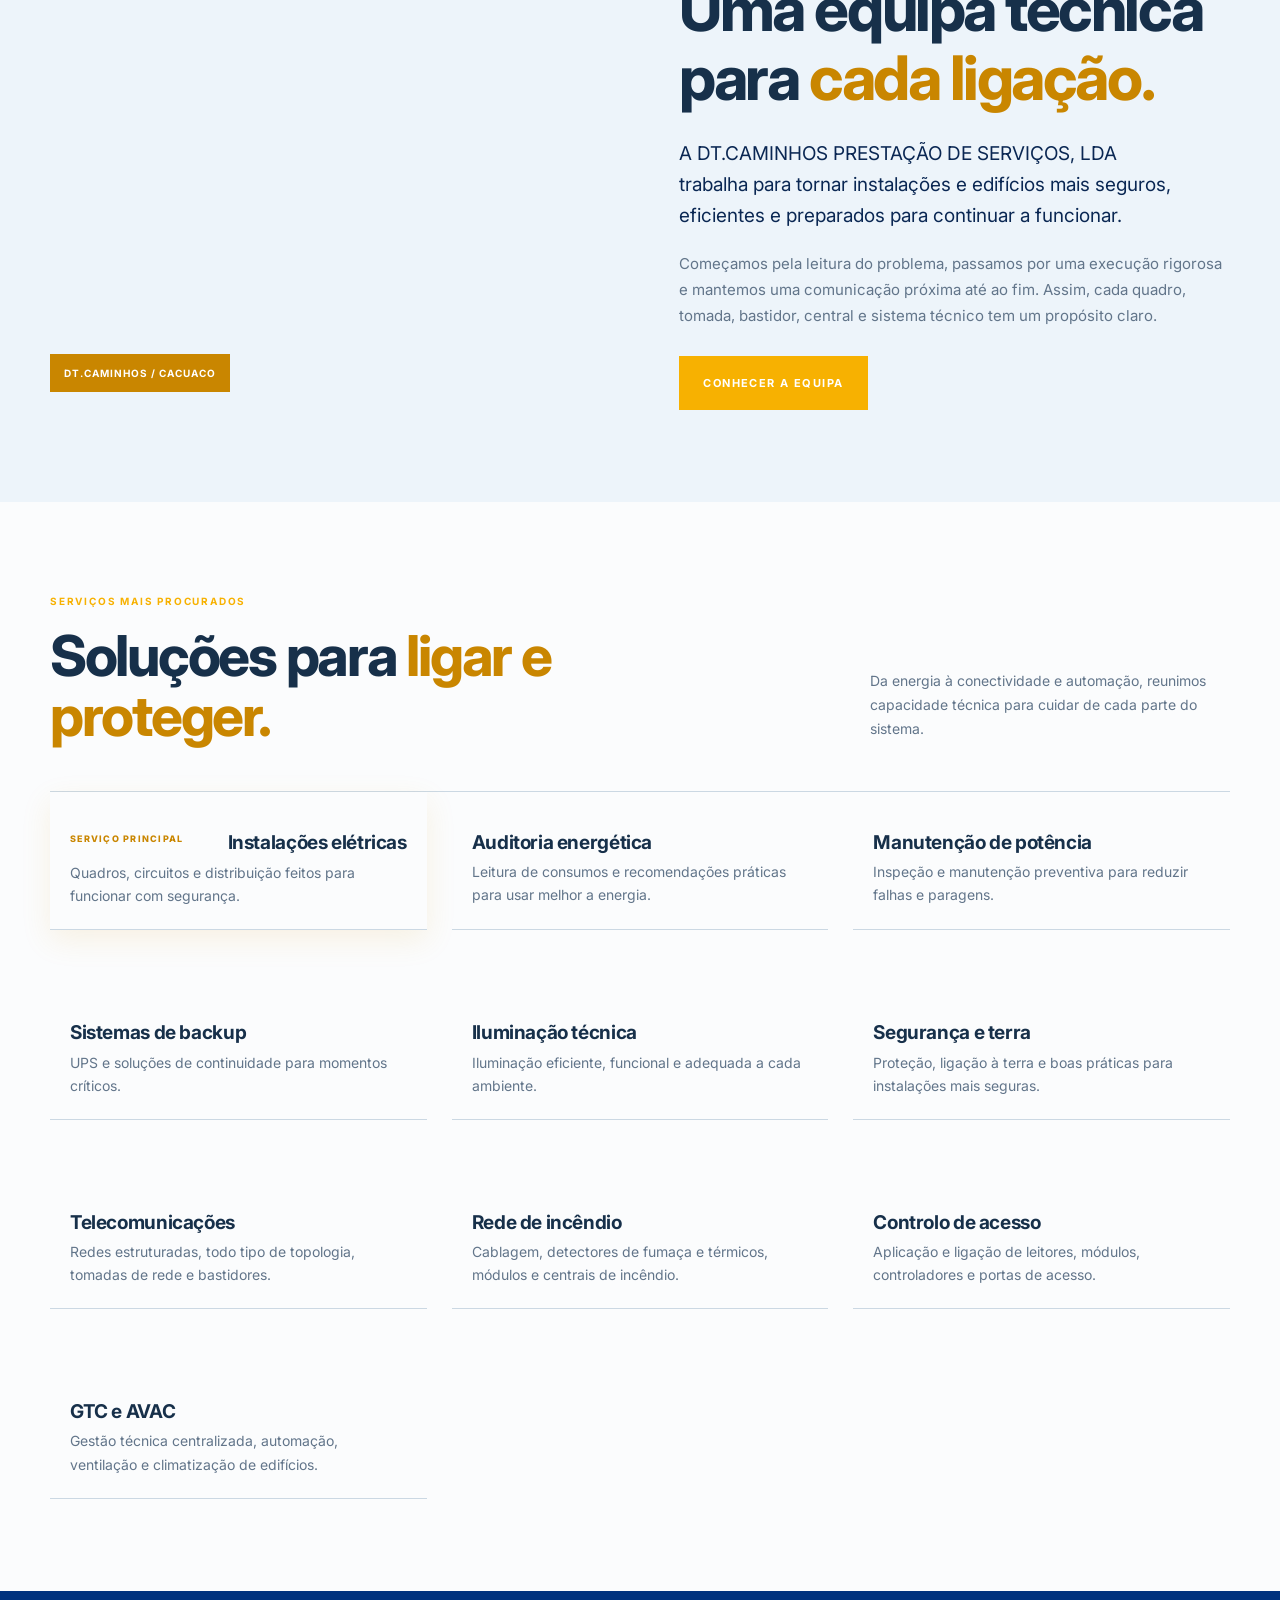
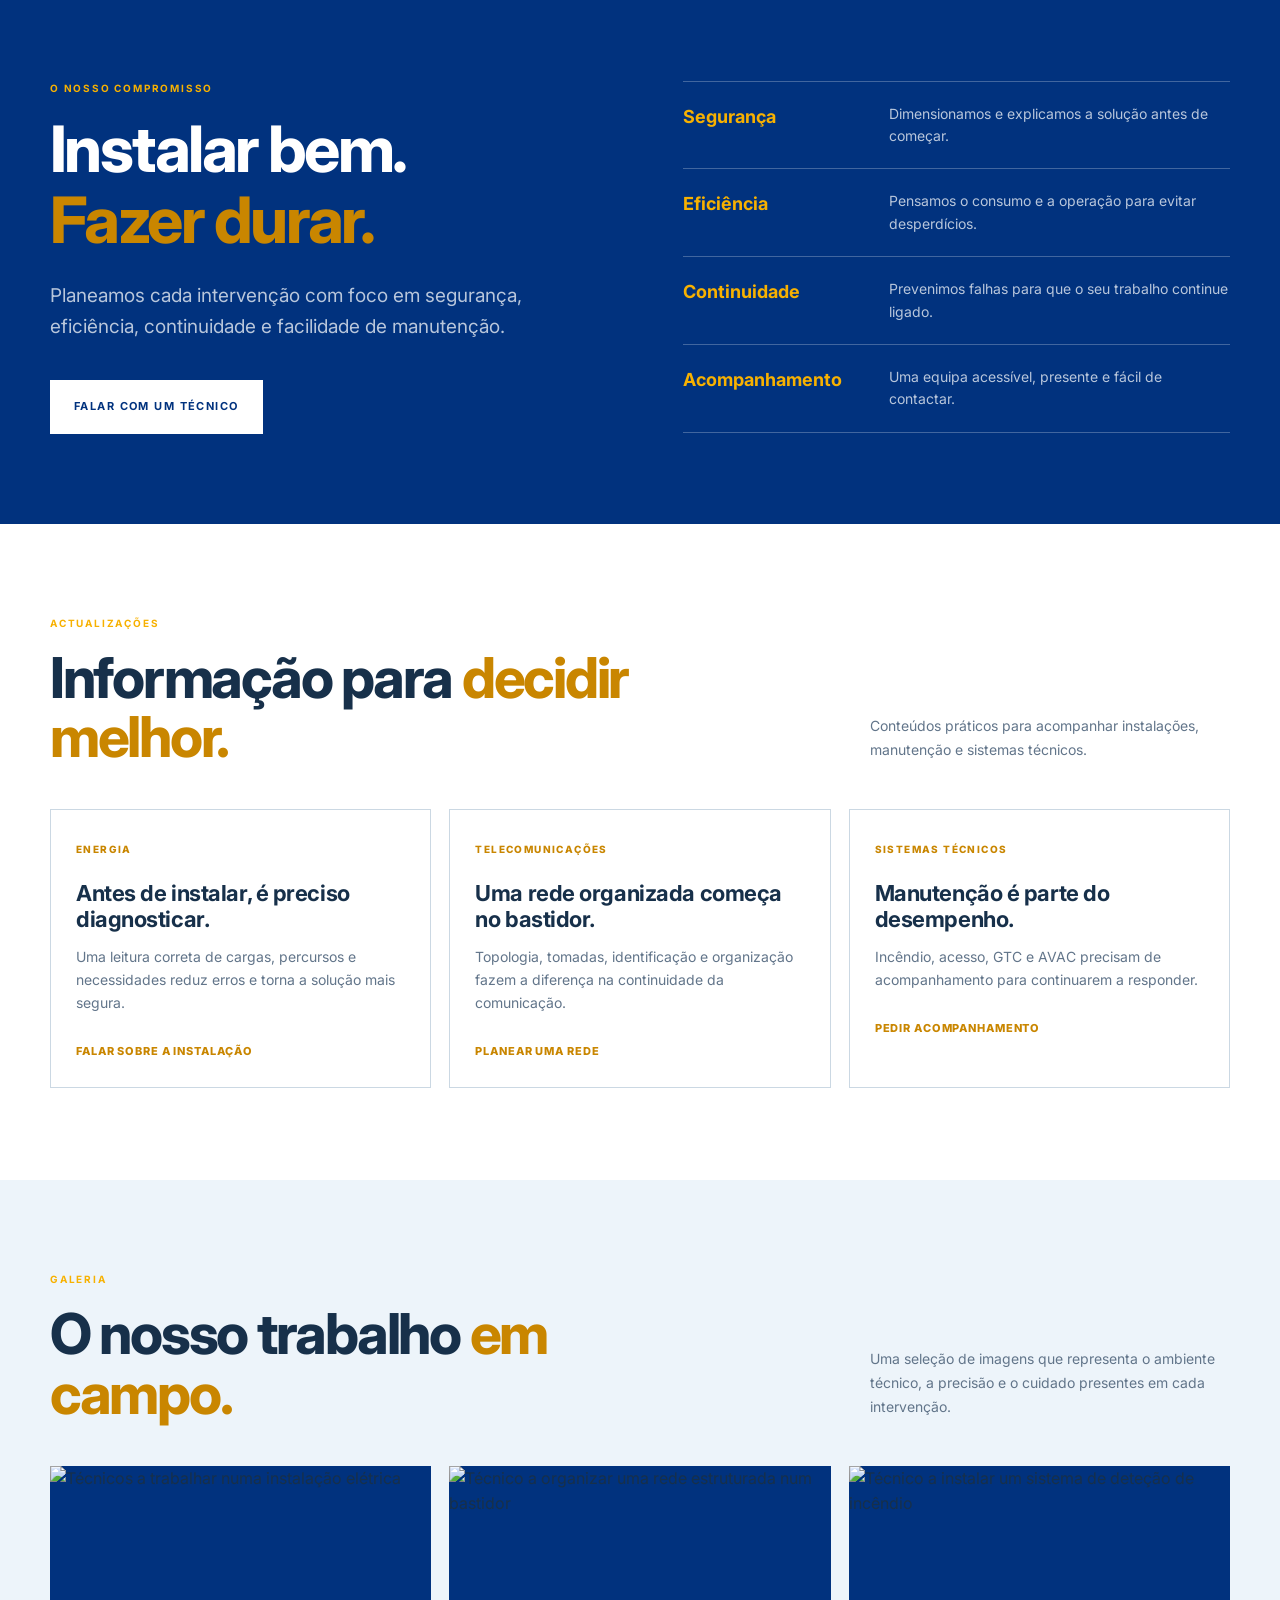
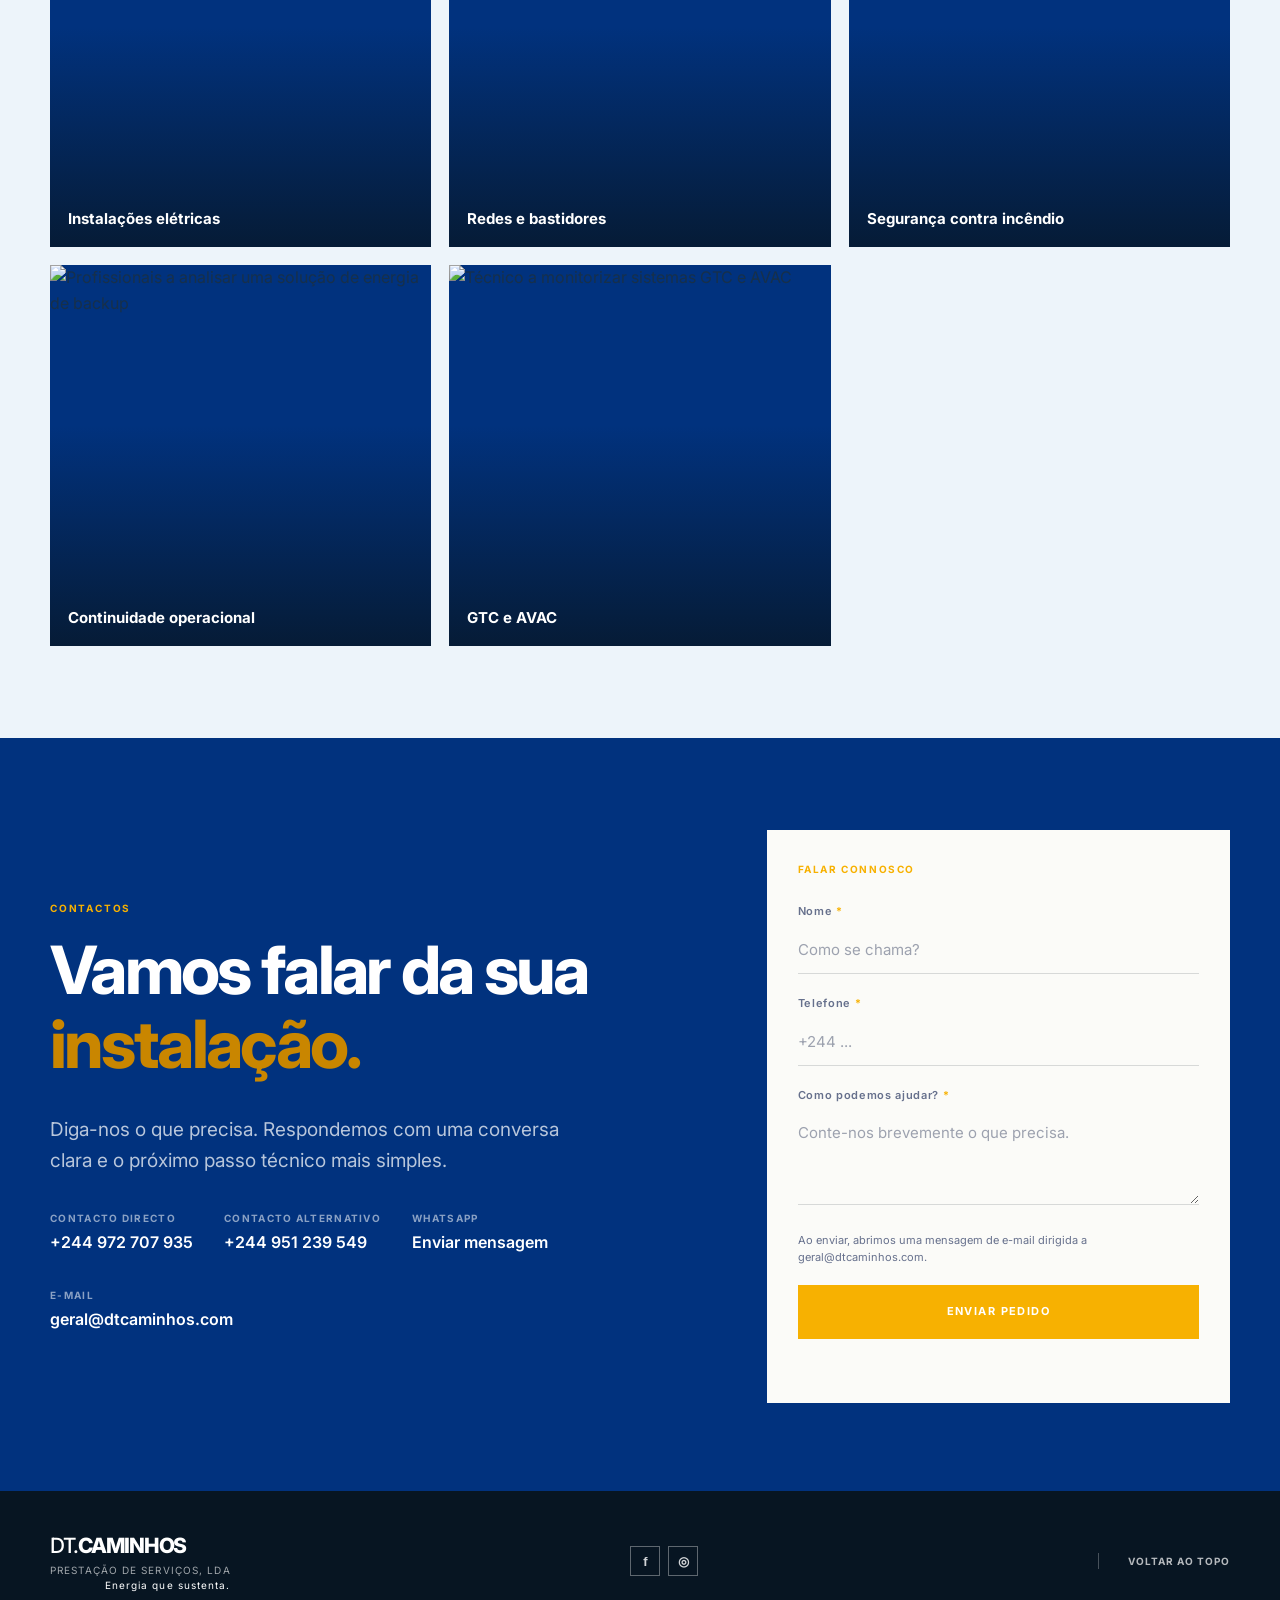
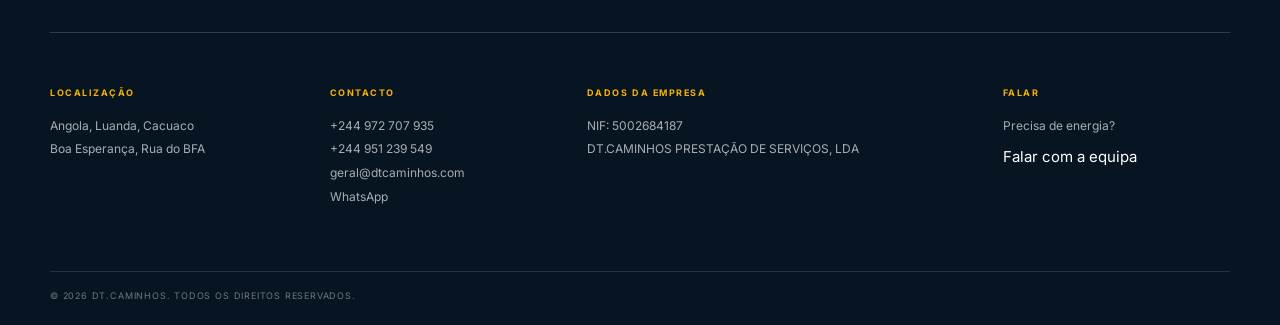
==== commit 87714e3a: "Add second company phone and updated favicon" ====
--- a/index.html
+++ b/index.html
@@ -21,9 +21,8 @@
     <meta name="twitter:description" content="Instalações elétricas, quadros, circuitos e distribuição com execução técnica em Cacuaco, Luanda." />
     <meta name="twitter:image" content="https://dtcaminhos-qk8jemdb.manus.space/images/service-01-1600.webp" />
     <link rel="canonical" href="https://dtcaminhos-qk8jemdb.manus.space/" />
-    <link rel="icon" href="/favicon.ico" sizes="any" />
-    <link rel="icon" type="image/png" sizes="192x192" href="/favicon-192.png" />
-    <link rel="apple-touch-icon" href="/favicon-192.png" />
+    <link rel="icon" type="image/png" sizes="192x192" href="/dtcaminhos-favicon.png?v=20261022-logo" />
+    <link rel="apple-touch-icon" href="/dtcaminhos-favicon.png?v=20261022-logo" />
     <link rel="preload" as="image" href="/images/service-01-1600.webp" fetchpriority="high" />
     <link rel="preconnect" href="https://fonts.googleapis.com" />
     <link rel="preconnect" href="https://fonts.gstatic.com" crossorigin />
@@ -42,9 +41,9 @@
         "image": "https://dtcaminhos-qk8jemdb.manus.space/logo-square.png",
         "areaServed": "Cacuaco, Luanda, Angola",
         "address": {"@type": "PostalAddress", "streetAddress": "Boa Esperança, Rua do BFA", "addressLocality": "Cacuaco, Luanda", "addressCountry": "AO"},
-        "telephone": "+244 972 707 935",
+        "telephone": ["+244 972 707 935", "+244 951 239 549"],
         "email": "geral@dtcaminhos.com",
-        "contactPoint": {"@type": "ContactPoint", "contactType": "customer service", "email": "geral@dtcaminhos.com", "telephone": "+244 972 707 935", "availableLanguage": ["pt"]},
+        "contactPoint": {"@type": "ContactPoint", "contactType": "customer service", "email": "geral@dtcaminhos.com", "telephone": ["+244 972 707 935", "+244 951 239 549"], "availableLanguage": ["pt"]},
         "taxID": "5002684187",
         "url": "https://dtcaminhos-qk8jemdb.manus.space/",
         "hasOfferCatalog": {"@type": "OfferCatalog", "name": "Serviços técnicos da DT.CAMINHOS", "itemListElement": [{"@type": "Offer", "itemOffered": {"@type": "Service", "name": "Instalações elétricas", "serviceType": "Instalações elétricas", "areaServed": "Cacuaco, Luanda"}}]},
@@ -65,7 +64,7 @@
       <div class="portal-topbar">
         <div class="container portal-topbar-inner">
           <span>CACUACO — LUANDA</span>
-          <span>NIF: 5002684187 · <a href="tel:+244972707935">+244 972 707 935</a></span>
+          <span>NIF: 5002684187 · <a href="tel:+244972707935">+244 972 707 935</a> · <a href="tel:+244951239549">+244 951 239 549</a></span>
         </div>
       </div>
       <div class="header-inner container">
@@ -188,7 +187,7 @@
 
       <section class="portal-contact section-dark" id="contactos" aria-labelledby="contact-title">
         <div class="container contact-layout">
-          <div class="contact-copy reveal reveal-up"><p class="eyebrow eyebrow-light">CONTACTOS</p><h2 id="contact-title">Vamos falar da sua <span>instalação.</span></h2><p class="body-large body-light">Diga-nos o que precisa. Respondemos com uma conversa clara e o próximo passo técnico mais simples.</p><div class="contact-direct"><a href="tel:+244972707935"><span>Contacto directo</span><strong>+244 972 707 935</strong></a><a href="https://wa.me/244972707935" target="_blank" rel="noreferrer"><span>WhatsApp</span><strong>Enviar mensagem</strong></a><a href="mailto:geral@dtcaminhos.com"><span>E-mail</span><strong>geral@dtcaminhos.com</strong></a></div></div>
+          <div class="contact-copy reveal reveal-up"><p class="eyebrow eyebrow-light">CONTACTOS</p><h2 id="contact-title">Vamos falar da sua <span>instalação.</span></h2><p class="body-large body-light">Diga-nos o que precisa. Respondemos com uma conversa clara e o próximo passo técnico mais simples.</p><div class="contact-direct"><a href="tel:+244972707935"><span>Contacto directo</span><strong>+244 972 707 935</strong></a><a href="tel:+244951239549"><span>Contacto alternativo</span><strong>+244 951 239 549</strong></a><a href="https://wa.me/244972707935" target="_blank" rel="noreferrer"><span>WhatsApp</span><strong>Enviar mensagem</strong></a><a href="mailto:geral@dtcaminhos.com"><span>E-mail</span><strong>geral@dtcaminhos.com</strong></a></div></div>
           <form class="contact-form reveal reveal-right" id="contact-form" novalidate><div class="form-heading"><span>FALAR CONNOSCO</span><i></i></div><label for="name">Nome <span>*</span></label><input id="name" name="name" type="text" autocomplete="name" placeholder="Como se chama?" required /><label for="phone">Telefone <span>*</span></label><input id="phone" name="phone" type="tel" autocomplete="tel" placeholder="+244 ..." required /><label for="message">Como podemos ajudar? <span>*</span></label><textarea id="message" name="message" rows="3" placeholder="Conte-nos brevemente o que precisa." required></textarea><p class="form-note">Ao enviar, abrimos uma mensagem de e-mail dirigida a <a href="mailto:geral@dtcaminhos.com">geral@dtcaminhos.com</a>.</p><button class="button button-accent" type="submit">Enviar pedido</button><p class="form-feedback" id="form-feedback" role="status" aria-live="polite"></p></form>
         </div>
       </section>
@@ -196,7 +195,7 @@
 
     <footer class="site-footer">
       <div class="container footer-top"><div class="footer-brand"><a class="brand brand-footer" href="#topo" aria-label="Voltar ao início"><span class="brand-wordmark">DT.<strong>CAMINHOS</strong></span></a><div class="footer-tagline">PRESTAÇÃO DE SERVIÇOS, LDA<br /><span>Energia que sustenta.</span></div></div><div class="social-icons" aria-label="Redes sociais"><span class="social-icon social-facebook" aria-hidden="true">f</span><span class="social-icon social-instagram" aria-hidden="true">◎</span></div><a class="footer-up" href="#topo">Voltar ao topo</a></div>
-      <div class="container footer-grid"><div><span class="footer-label">LOCALIZAÇÃO</span><p>Angola, Luanda, Cacuaco</p><p>Boa Esperança, Rua do BFA</p></div><div><span class="footer-label">CONTACTO</span><p><a href="tel:+244972707935">+244 972 707 935</a></p><p><a href="mailto:geral@dtcaminhos.com">geral@dtcaminhos.com</a></p><p><a href="https://wa.me/244972707935" target="_blank" rel="noreferrer">WhatsApp</a></p></div><div><span class="footer-label">DADOS DA EMPRESA</span><p>NIF: 5002684187</p><p>DT.CAMINHOS PRESTAÇÃO DE SERVIÇOS, LDA</p></div><div><span class="footer-label">FALAR</span><p>Precisa de energia?</p><a class="footer-link" href="#contactos">Falar com a equipa</a></div></div>
+      <div class="container footer-grid"><div><span class="footer-label">LOCALIZAÇÃO</span><p>Angola, Luanda, Cacuaco</p><p>Boa Esperança, Rua do BFA</p></div><div><span class="footer-label">CONTACTO</span><p><a href="tel:+244972707935">+244 972 707 935</a></p><p><a href="tel:+244951239549">+244 951 239 549</a></p><p><a href="mailto:geral@dtcaminhos.com">geral@dtcaminhos.com</a></p><p><a href="https://wa.me/244972707935" target="_blank" rel="noreferrer">WhatsApp</a></p></div><div><span class="footer-label">DADOS DA EMPRESA</span><p>NIF: 5002684187</p><p>DT.CAMINHOS PRESTAÇÃO DE SERVIÇOS, LDA</p></div><div><span class="footer-label">FALAR</span><p>Precisa de energia?</p><a class="footer-link" href="#contactos">Falar com a equipa</a></div></div>
       <div class="container footer-bottom"><span>© <span id="year"></span> DT.CAMINHOS. Todos os direitos reservados.</span></div>
     </footer>
     <script src="/script.js" defer></script>
